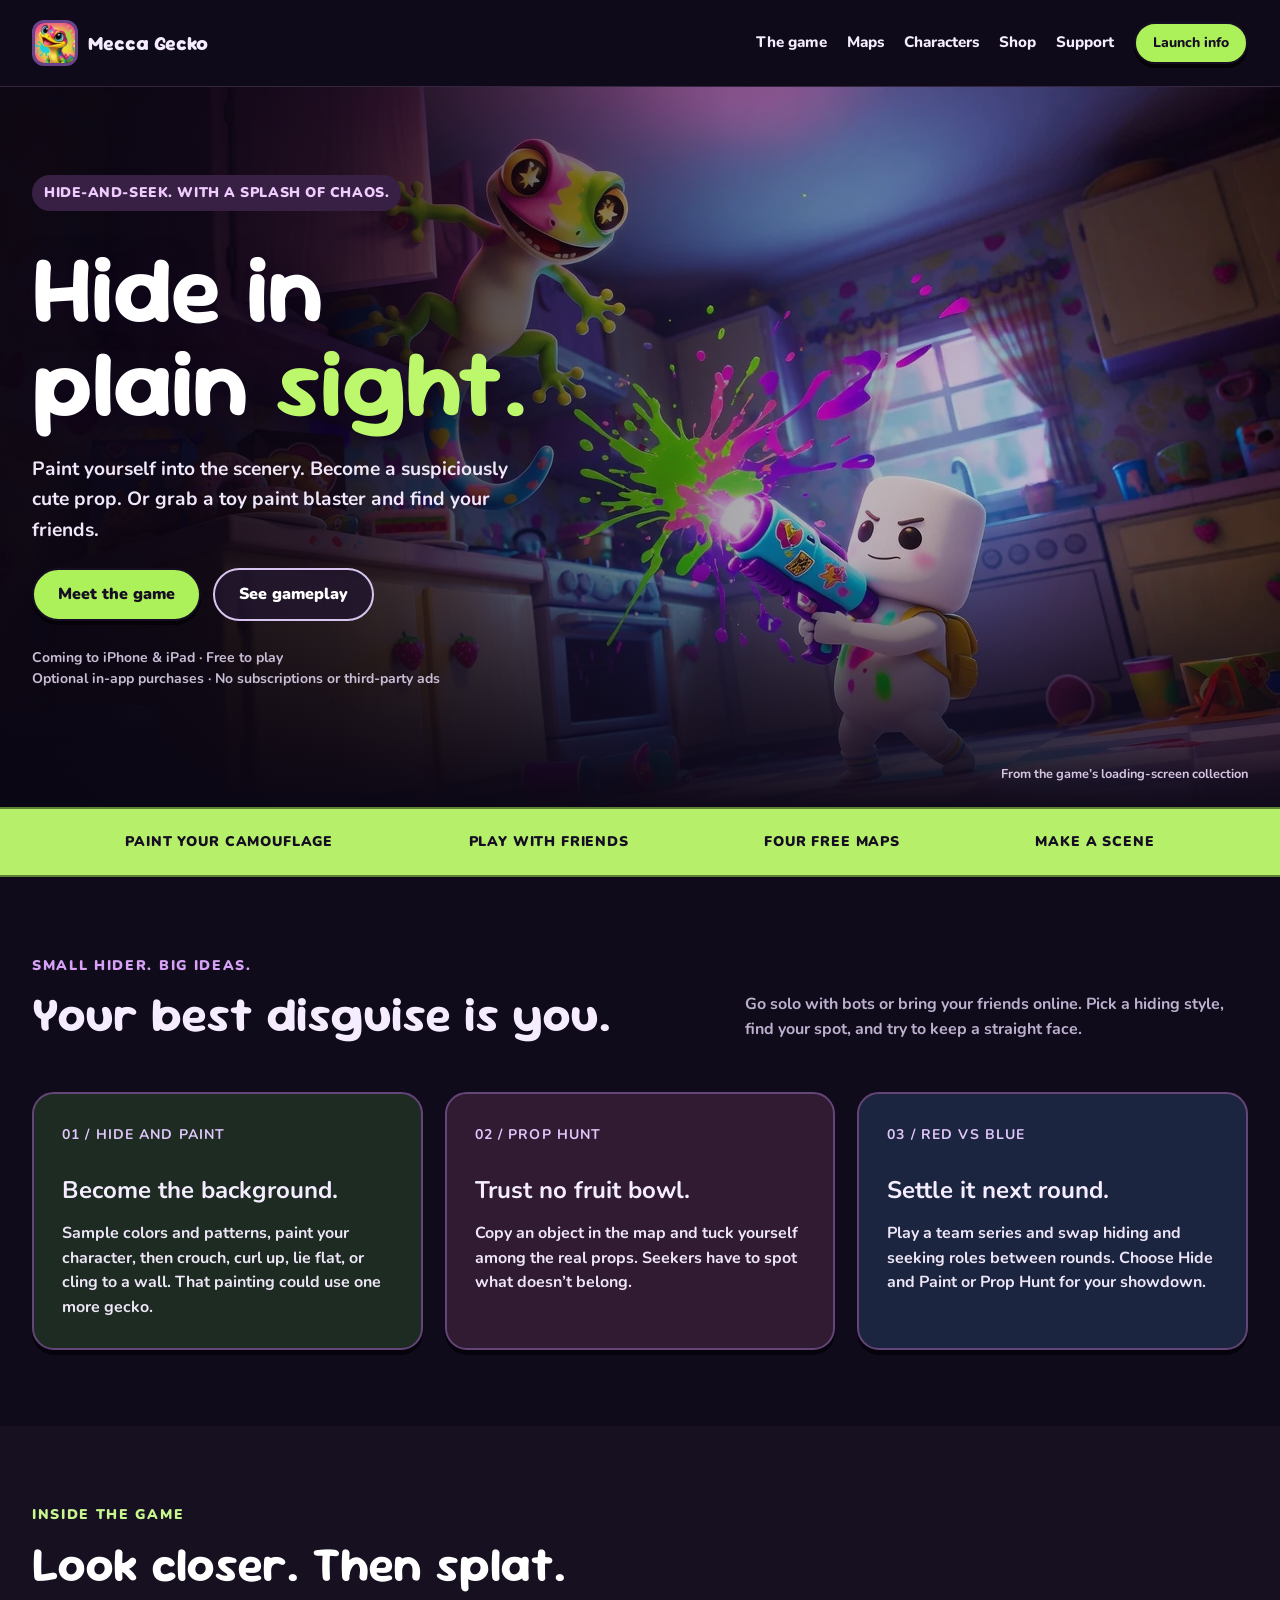
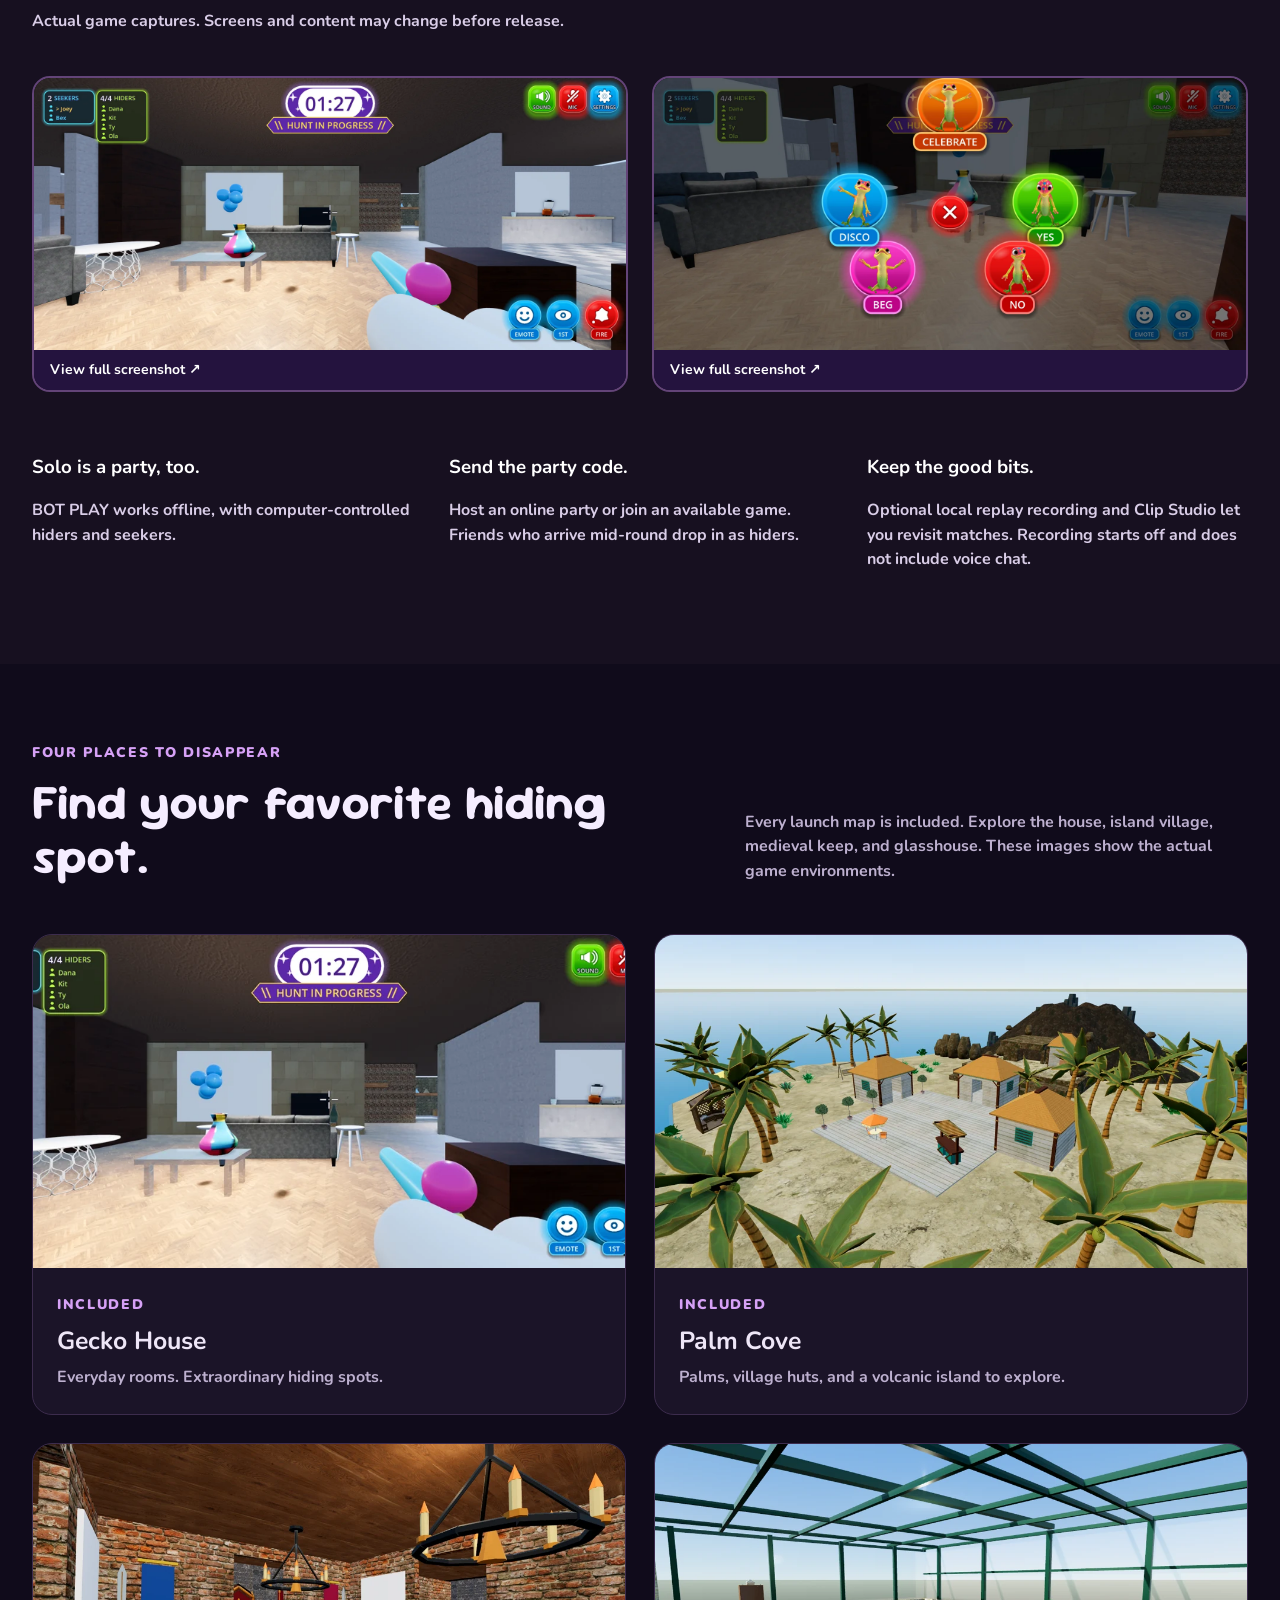
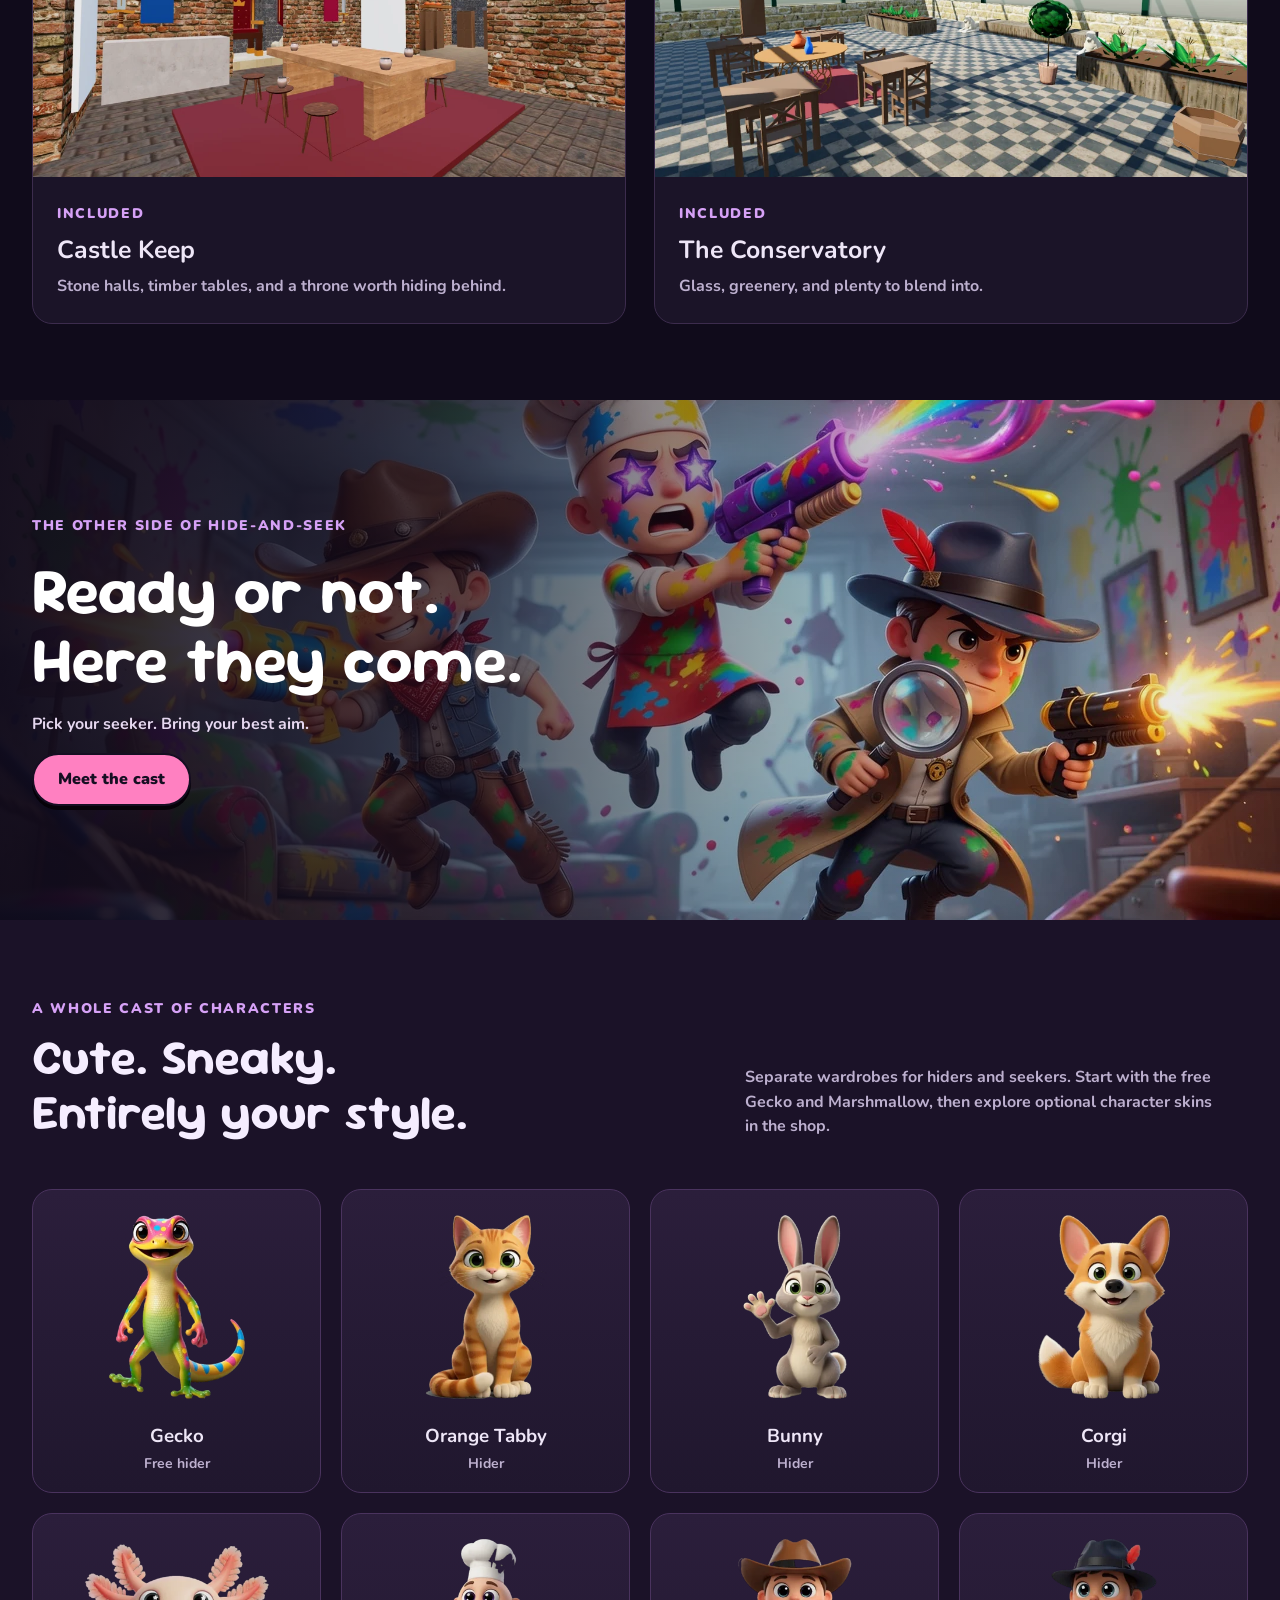
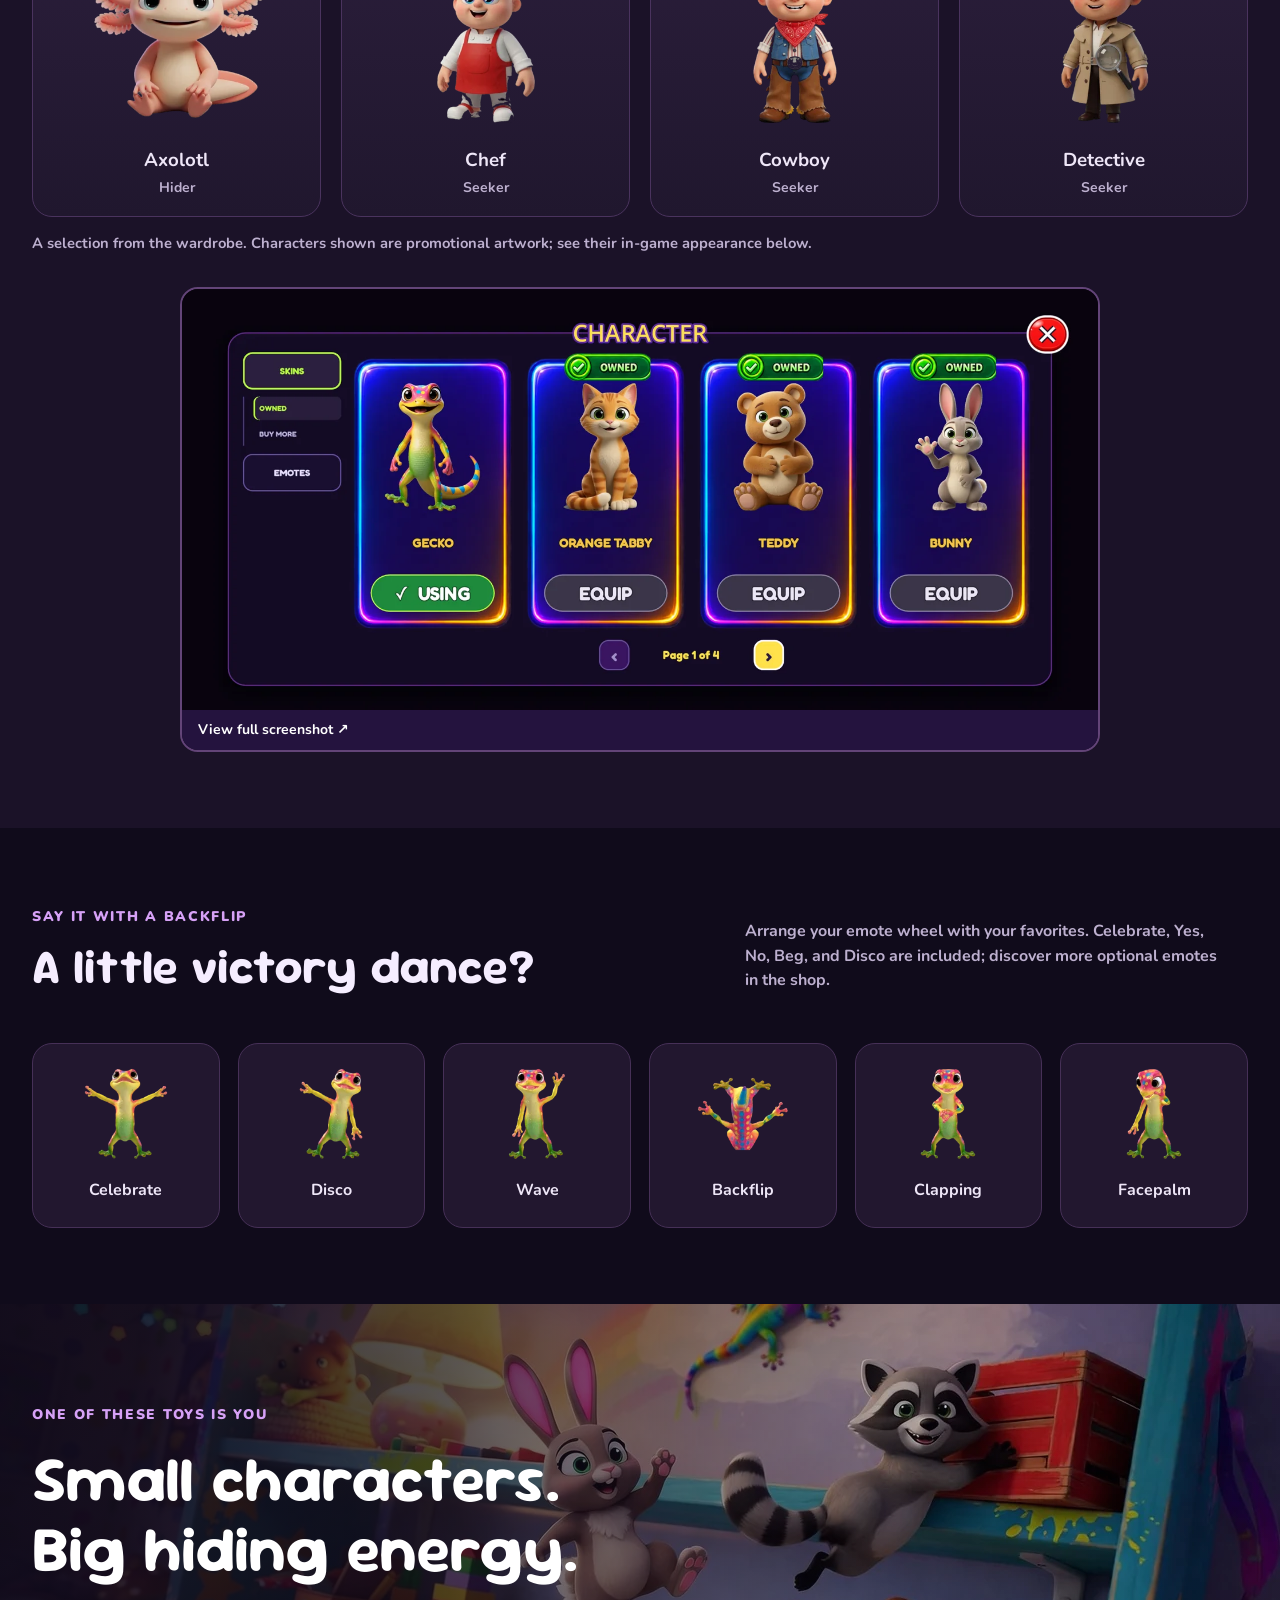
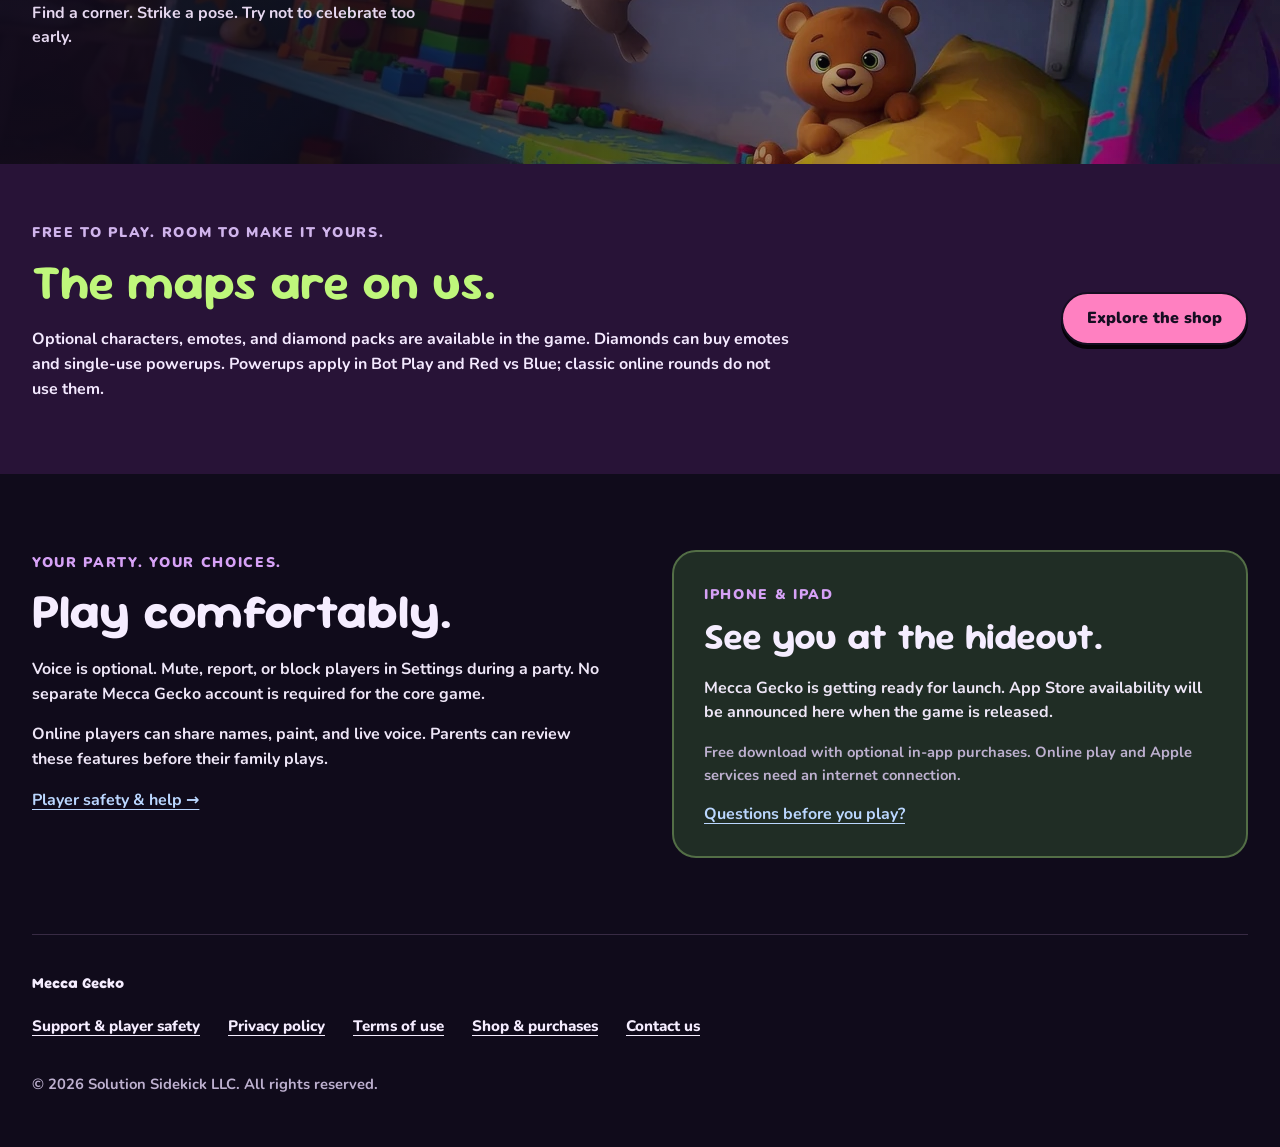
==== index.html @ 8951a26f "Refresh launch website with dark theme, loading art and real map captures" ====
<!DOCTYPE html>
<html lang="en">
<head>
  <meta charset="utf-8"/>
  <meta name="theme-color" content="#100b1b"/>
  <meta name="color-scheme" content="dark"/>
  <meta name="viewport" content="width=device-width, initial-scale=1"/>
  <title>Mecca Gecko — Paint. Hide. Get spotted.</title>
  <meta name="description" content="Paint yourself into the scenery, hide as a prop, or seek with friends. Explore Mecca Gecko for iPhone and iPad: gameplay, free maps, characters and emotes."/>
  <link rel="icon" href="assets/icon.png"/>
  <link rel="apple-touch-icon" href="assets/icon.png"/>
  <link rel="canonical" href="https://www.meccagecko.com/"/>
  <link rel="preconnect" href="https://fonts.googleapis.com"/>
  <link rel="stylesheet" href="https://fonts.googleapis.com/css2?family=Nunito:wght@700;800;900&family=Sour+Gummy:wght@800&display=swap"/>
  <link rel="stylesheet" href="css/site.css?v=20260911-dark2"/>
  <meta property="og:title" content="Mecca Gecko"/>
  <meta property="og:description" content="Paint yourself. Hide. Get spotted. Free party hide-and-seek on iPhone and iPad."/>
  <meta property="og:image" content="https://www.meccagecko.com/assets/hero.jpg"/>
  <meta property="og:url" content="https://www.meccagecko.com/"/>
</head>
<body><a class="skip-link" href="#main">Skip to content</a>
<header class="nav"><div class="wrap nav-inner"><a class="brand" href="./"><img src="assets/brand.webp" width="46" height="46" alt=""/>Mecca Gecko</a>
<nav class="nav-links" aria-label="Main navigation"><a href="#play">The game</a><a href="#maps">Maps</a><a href="#characters">Characters</a><a href="upgrade.html">Shop</a><a href="support.html">Support</a><a class="btn btn-green" href="#launch">Launch info</a></nav>
</div></header>

<main id="main">
<section class="cinematic-hero" aria-labelledby="hero-title">
<img class="hero-background" src="assets/loading/standoff.webp" alt="Loading-screen artwork of Gecko leaping above a Marshmallow seeker’s paint blast" width="1920" height="1080" fetchpriority="high"/>
<div class="wrap hero-copy"><span class="kicker">Hide-and-seek. With a splash of chaos.</span><h1 id="hero-title">Hide in<br/>plain <em>sight.</em></h1><p class="lead">Paint yourself into the scenery. Become a suspiciously cute prop. Or grab a toy paint blaster and find your friends.</p><div class="cta-row"><a class="btn btn-green" href="#play">Meet the game</a><a class="btn btn-outline" href="#screenshots">See gameplay</a></div><p class="hero-note">Coming to iPhone &amp; iPad · Free to play<br/>Optional in-app purchases · No subscriptions or third-party ads</p></div><span class="art-credit">From the game’s loading-screen collection</span></section>
<div class="ticker" aria-label="Game highlights"><span>PAINT YOUR CAMOUFLAGE</span><span>PLAY WITH FRIENDS</span><span>FOUR FREE MAPS</span><span>MAKE A SCENE</span></div>

<section class="wrap section" id="play"><div class="section-heading"><div><span class="eyebrow">Small hider. Big ideas.</span><h2>Your best disguise is you.</h2></div><p>Go solo with bots or bring your friends online. Pick a hiding style, find your spot, and try to keep a straight face.</p></div><div class="cards mode-cards">
<article class="card"><span class="step">01 / HIDE AND PAINT</span><h3>Become the background.</h3><p>Sample colors and patterns, paint your character, then crouch, curl up, lie flat, or cling to a wall. That painting could use one more gecko.</p></article>

<article class="card"><span class="step">02 / PROP HUNT</span><h3>Trust no fruit bowl.</h3><p>Copy an object in the map and tuck yourself among the real props. Seekers have to spot what doesn’t belong.</p></article>

<article class="card"><span class="step">03 / RED VS BLUE</span><h3>Settle it next round.</h3><p>Play a team series and swap hiding and seeking roles between rounds. Choose Hide and Paint or Prop Hunt for your showdown.</p></article>
</div></section>


<section class="gameplay-section" id="screenshots"><div class="wrap section"><span class="eyebrow">Inside the game</span><h2>Look closer. Then splat.</h2><p class="sub">Actual game captures. Screens and content may change before release.</p><div class="shot-grid"><a class="screenshot" href="assets/shots/seeker_hunt.webp" target="_blank" rel="noopener" aria-label="View full screenshot: First-person seeker view with a toy paint blaster in Gecko House (opens new tab)"><img src="assets/shots/seeker_hunt.webp" alt="First-person seeker view with a toy paint blaster in Gecko House" loading="lazy" width="1600" height="900"/><span>View full screenshot ↗</span></a><a class="screenshot" href="assets/shots/emote_wheel.webp" target="_blank" rel="noopener" aria-label="View full screenshot: The in-match emote wheel over a hide-and-seek round (opens new tab)"><img src="assets/shots/emote_wheel.webp" alt="The in-match emote wheel over a hide-and-seek round" loading="lazy" width="1600" height="900"/><span>View full screenshot ↗</span></a></div><div class="feature-row"><div><h3>Solo is a party, too.</h3><p>BOT PLAY works offline, with computer-controlled hiders and seekers.</p></div><div><h3>Send the party code.</h3><p>Host an online party or join an available game. Friends who arrive mid-round drop in as hiders.</p></div><div><h3>Keep the good bits.</h3><p>Optional local replay recording and Clip Studio let you revisit matches. Recording starts off and does not include voice chat.</p></div></div></div></section>


<section class="wrap section" id="maps"><div class="section-heading"><div><span class="eyebrow">Four places to disappear</span><h2>Find your favorite hiding spot.</h2></div><p>Every launch map is included. Explore the house, island village, medieval keep, and glasshouse. These images show the actual game environments.</p></div><div class="map-grid">
<article class="map-card"><img src="assets/maps/gecko_house.webp" alt="Gecko House in-game environment" width="1000" height="563" loading="lazy"/><div><span class="eyebrow">Included</span><h3>Gecko House</h3><p>Everyday rooms. Extraordinary hiding spots.</p></div></article>

<article class="map-card"><img src="assets/maps/palm_cove.webp" alt="Palm Cove in-game environment" width="1000" height="563" loading="lazy"/><div><span class="eyebrow">Included</span><h3>Palm Cove</h3><p>Palms, village huts, and a volcanic island to explore.</p></div></article>

<article class="map-card"><img src="assets/maps/castle_keep.webp" alt="Castle Keep in-game environment" width="1000" height="563" loading="lazy"/><div><span class="eyebrow">Included</span><h3>Castle Keep</h3><p>Stone halls, timber tables, and a throne worth hiding behind.</p></div></article>

<article class="map-card"><img src="assets/maps/conservatory.webp" alt="The Conservatory in-game environment" width="1000" height="563" loading="lazy"/><div><span class="eyebrow">Included</span><h3>The Conservatory</h3><p>Glass, greenery, and plenty to blend into.</p></div></article>
</div></section>

<section class="art-banner"><img src="assets/loading/seeker_squad.webp" alt="Cowboy, Chef, and Detective team up in the game’s seeker-squad loading artwork" width="1920" height="1080" loading="lazy"/><div class="wrap"><span class="eyebrow">The other side of hide-and-seek</span><h2>Ready or not.<br/>Here they come.</h2><p>Pick your seeker. Bring your best aim.</p><a class="btn btn-pink" href="#characters">Meet the cast</a></div></section>
<section class="wardrobe section" id="characters"><div class="wrap"><div class="section-heading"><div><span class="eyebrow">A whole cast of characters</span><h2>Cute. Sneaky.<br/>Entirely your style.</h2></div><p>Separate wardrobes for hiders and seekers. Start with the free Gecko and Marshmallow, then explore optional character skins in the shop.</p></div><div class="character-grid">
<article class="character"><img src="assets/characters/gecko.webp" alt="Gecko character artwork" width="360" height="440" loading="lazy"/><h3>Gecko</h3><p>Free hider</p></article>

<article class="character"><img src="assets/characters/cat.webp" alt="Orange Tabby character artwork" width="360" height="440" loading="lazy"/><h3>Orange Tabby</h3><p>Hider</p></article>

<article class="character"><img src="assets/characters/bunny.webp" alt="Bunny character artwork" width="360" height="440" loading="lazy"/><h3>Bunny</h3><p>Hider</p></article>

<article class="character"><img src="assets/characters/corgi.webp" alt="Corgi character artwork" width="360" height="440" loading="lazy"/><h3>Corgi</h3><p>Hider</p></article>

<article class="character"><img src="assets/characters/axolotl.webp" alt="Axolotl character artwork" width="360" height="440" loading="lazy"/><h3>Axolotl</h3><p>Hider</p></article>

<article class="character"><img src="assets/characters/chef.webp" alt="Chef character artwork" width="360" height="440" loading="lazy"/><h3>Chef</h3><p>Seeker</p></article>

<article class="character"><img src="assets/characters/cowboy.webp" alt="Cowboy character artwork" width="360" height="440" loading="lazy"/><h3>Cowboy</h3><p>Seeker</p></article>

<article class="character"><img src="assets/characters/detective.webp" alt="Detective character artwork" width="360" height="440" loading="lazy"/><h3>Detective</h3><p>Seeker</p></article>
</div><p class="muted">A selection from the wardrobe. Characters shown are promotional artwork; see their in-game appearance below.</p><a class="screenshot" href="assets/shots/character_skins.webp" target="_blank" rel="noopener" aria-label="View full screenshot: In-game character wardrobe showing Gecko, Orange Tabby, Teddy and Bunny (opens new tab)"><img src="assets/shots/character_skins.webp" alt="In-game character wardrobe showing Gecko, Orange Tabby, Teddy and Bunny" loading="lazy" width="1600" height="900"/><span>View full screenshot ↗</span></a></div></section>

<section class="wrap section" id="emotes"><div class="section-heading"><div><span class="eyebrow">Say it with a backflip</span><h2>A little victory dance?</h2></div><p>Arrange your emote wheel with your favorites. Celebrate, Yes, No, Beg, and Disco are included; discover more optional emotes in the shop.</p></div><div class="emote-grid"><div class="emote"><img src="assets/emotes/celebrate.webp" alt="" width="120" height="120" loading="lazy"/><h3>Celebrate</h3></div><div class="emote"><img src="assets/emotes/dance3.webp" alt="" width="120" height="120" loading="lazy"/><h3>Disco</h3></div><div class="emote"><img src="assets/emotes/wave.webp" alt="" width="120" height="120" loading="lazy"/><h3>Wave</h3></div><div class="emote"><img src="assets/emotes/backflip.webp" alt="" width="120" height="120" loading="lazy"/><h3>Backflip</h3></div><div class="emote"><img src="assets/emotes/clap.webp" alt="" width="120" height="120" loading="lazy"/><h3>Clapping</h3></div><div class="emote"><img src="assets/emotes/facepalm.webp" alt="" width="120" height="120" loading="lazy"/><h3>Facepalm</h3></div></div></section>

<section class="art-banner toy-banner"><img src="assets/loading/toy_shelf.webp" alt="Bunny, Raccoon, Teddy, and Gecko hiding among toys in loading-screen artwork" width="1920" height="1080" loading="lazy"/><div class="wrap"><span class="eyebrow">One of these toys is you</span><h2>Small characters.<br/>Big hiding energy.</h2><p>Find a corner. Strike a pose. Try not to celebrate too early.</p></div></section>
<section class="band"><div class="wrap shop-callout"><div><span class="eyebrow">Free to play. Room to make it yours.</span><h2>The maps are on us.</h2><p>Optional characters, emotes, and diamond packs are available in the game. Diamonds can buy emotes and single-use powerups. Powerups apply in Bot Play and Red vs Blue; classic online rounds do not use them.</p></div><a class="btn btn-pink" href="upgrade.html">Explore the shop</a></div></section>

<section class="wrap section safety"><div><span class="eyebrow">Your party. Your choices.</span><h2>Play comfortably.</h2><p>Voice is optional. Mute, report, or block players in Settings during a party. No separate Mecca Gecko account is required for the core game.</p><p>Online players can share names, paint, and live voice. Parents can review these features before their family plays.</p><a href="support.html">Player safety &amp; help →</a></div><div class="launch-card" id="launch"><span class="eyebrow">iPhone &amp; iPad</span><h2>See you at the hideout.</h2><p>Mecca Gecko is getting ready for launch. App Store availability will be announced here when the game is released.</p><p class="muted">Free download with optional in-app purchases. Online play and Apple services need an internet connection.</p><a href="support.html">Questions before you play?</a></div></section>
</main>

<footer class="wrap footer"><a class="brand" href="./">Mecca Gecko</a>
<nav aria-label="Footer"><a href="support.html">Support &amp; player safety</a><a href="privacy.html">Privacy policy</a><a href="terms.html">Terms of use</a><a href="upgrade.html">Shop &amp; purchases</a><a href="mailto:joseph@codecreations.net">Contact us</a></nav>
<p class="muted">© 2026 Solution Sidekick LLC. All rights reserved.</p></footer>
</body></html>
---- css/site.css ----
:root {
  --green: #3ddc65;
  --green-deep: #2bb34f;
  --blue: #3da9fc;
  --blue-deep: #2b8fe0;
  --pink: #ff5cb3;
  --pink-deep: #e84a9c;
  --yellow: #ffe14a;
  --ink: #2a1a4a;
  --body: #1a1a1a;
  --cream: #fff8f0;
  --cream-deep: #fff3c4;
  --panel: #fffdf8;
  --muted: #5a4d6b;
  --shadow: 0 8px 0 rgba(42, 26, 74, 0.18);
  --radius: 28px;
}

* { box-sizing: border-box; }
html { scroll-behavior: smooth; }
body {
  margin: 0;
  font-family: Nunito, ui-rounded, system-ui, sans-serif;
  font-weight: 700;
  color: var(--body);
  background:
    radial-gradient(circle at 12% 8%, #ffd6ee 0 90px, transparent 91px),
    radial-gradient(circle at 88% 12%, #c8f7d4 0 70px, transparent 71px),
    radial-gradient(circle at 70% 90%, #cce8ff 0 110px, transparent 111px),
    var(--cream);
  line-height: 1.55;
}

img { max-width: 100%; height: auto; display: block; }
a { color: var(--blue-deep); }
.wrap { width: min(1120px, calc(100% - 32px)); margin: 0 auto; }

.nav {
  position: sticky; top: 0; z-index: 20;
  background: rgba(255, 248, 240, 0.92);
  backdrop-filter: blur(10px);
  border-bottom: 4px solid var(--ink);
}
.nav-inner {
  display: flex; align-items: center; justify-content: space-between;
  gap: 16px; padding: 10px 0;
}
.brand {
  display: flex; align-items: center; gap: 10px;
  text-decoration: none; color: var(--ink);
  font-family: "Sour Gummy", Nunito, sans-serif;
  font-weight: 800; font-size: 1.25rem;
}
.brand img { width: 46px; height: 46px; border-radius: 12px; border: 3px solid var(--ink); }
.nav-links { display: flex; flex-wrap: wrap; gap: 8px 14px; align-items: center; }
.nav-links a {
  color: var(--ink); text-decoration: none; font-weight: 800; font-size: 0.95rem;
}
.nav-links a:hover { color: var(--pink-deep); }

.btn {
  display: inline-flex; align-items: center; justify-content: center;
  min-height: 52px; padding: 10px 22px;
  border-radius: 999px; border: 4px solid #fff;
  outline: 3px solid var(--ink);
  color: #fff; text-decoration: none; font-weight: 900;
  letter-spacing: 0.02em; text-transform: uppercase;
  box-shadow: var(--shadow);
}
.btn-green { background: linear-gradient(#3ddc65, #2bb34f); }
.btn-blue { background: linear-gradient(#3da9fc, #2b8fe0); }
.btn-pink { background: linear-gradient(#ff5cb3, #e84a9c); }
.btn:hover { transform: translateY(-1px); }

.hero {
  display: grid; grid-template-columns: 1.05fr 0.95fr; gap: 36px;
  align-items: center; padding: 48px 0 28px;
}
.hero h1 {
  font-family: "Sour Gummy", Nunito, sans-serif;
  font-size: clamp(2.4rem, 6vw, 4.4rem);
  line-height: 0.95; margin: 0 0 12px;
  color: var(--yellow);
  -webkit-text-stroke: 6px var(--ink);
  paint-order: stroke fill;
  text-shadow: 0 6px 0 rgba(42, 26, 74, 0.2);
}
.kicker {
  display: inline-block; background: var(--pink); color: #fff;
  border: 3px solid var(--ink); border-radius: 999px;
  padding: 4px 12px; font-size: 0.8rem; letter-spacing: 0.08em;
  text-transform: uppercase; margin-bottom: 10px;
}
.lead { font-size: 1.15rem; color: var(--ink); max-width: 38rem; }
.cta-row { display: flex; flex-wrap: wrap; gap: 12px; margin-top: 22px; }
.hero-art {
  border-radius: 32px; overflow: hidden;
  border: 5px solid var(--ink); box-shadow: var(--shadow);
}
.hero-art img { width: 100%; aspect-ratio: 16/10; object-fit: cover; }

.section { padding: 42px 0; }
.section h2 {
  font-family: "Sour Gummy", Nunito, sans-serif;
  font-size: clamp(1.8rem, 4vw, 2.6rem);
  color: var(--ink); margin: 0 0 8px;
}
.sub { color: var(--muted); margin: 0 0 22px; }

.cards { display: grid; grid-template-columns: repeat(3, 1fr); gap: 18px; }
.card {
  background: var(--panel);
  border: 4px solid var(--ink);
  border-radius: var(--radius);
  overflow: hidden;
  box-shadow: var(--shadow);
}
.card img { width: 100%; height: 180px; object-fit: cover; }
.card-body { padding: 16px 18px 20px; }
.card h3 { margin: 0 0 6px; color: var(--ink); }

.band {
  background: #2a1a4a; color: #fff; padding: 48px 0;
}
.band h2 { color: var(--yellow); }
.band p { color: #f4e9ff; }
.price {
  display: flex; align-items: flex-end; gap: 8px;
  font-family: "Sour Gummy", sans-serif; font-size: 3rem; line-height: 1;
  color: var(--yellow); margin: 10px 0 16px;
}
.price small { font-size: 1rem; color: #fff; margin-bottom: 8px; }

.legal, .prose {
  background: var(--panel);
  border: 4px solid var(--ink);
  border-radius: var(--radius);
  padding: 28px 28px 36px;
  box-shadow: var(--shadow);
}
.prose h1, .legal h1 {
  font-family: "Sour Gummy", sans-serif;
  color: var(--ink); margin-top: 0;
}
.prose h2, .legal h2 { font-size: 1.35rem; margin-top: 1.6em; }
.prose p, .legal p, .legal li { color: #2b2238; }
.muted { color: var(--muted); font-size: 0.92rem; }

.faq details {
  background: #fff; border: 3px solid var(--ink);
  border-radius: 16px; padding: 10px 14px; margin: 10px 0;
}
.faq summary { cursor: pointer; font-weight: 900; color: var(--ink); }

.footer {
  border-top: 4px solid var(--ink);
  padding: 28px 0 40px; margin-top: 28px;
  display: grid; gap: 8px;
}
.footer nav { display: flex; flex-wrap: wrap; gap: 8px 16px; }
.footer a { color: var(--ink); font-weight: 800; }

@media (max-width: 820px) {
  .hero, .cards { grid-template-columns: 1fr; }
  .hero { padding-top: 24px; }
  .nav-links { justify-content: flex-end; }
}

/* Launch refresh: game artwork, vivid color, and clear reading surfaces. */
:root { --ink:#24133e; --body:#30213e; --muted:#675a75; --blue-deep:#245baa; --cream:#faf6ff; --panel:#fff; }
html { scroll-padding-top:110px; }
body { background:#faf6ff; }
a { text-underline-offset:4px; }
button,a,summary { -webkit-tap-highlight-color:transparent; }
a:focus-visible,summary:focus-visible { outline:3px solid #245baa; outline-offset:6px; }
.skip-link { position:fixed; left:16px; top:-100px; z-index:100; padding:12px; background:#fff; color:#24133e; }
.skip-link:focus { top:10px; }
.wrap { width:min(1240px,calc(100% - 64px)); }
.nav { border-bottom:1px solid #ded4ea; background:rgba(250,246,255,.97); }
.nav-inner { min-height:86px; }
.nav-links { gap:20px; }
.nav-links .btn { min-height:40px; padding:8px 17px; font-size:.875rem; }
.btn { color:#24133e; border:2px solid #24133e; outline:0; box-shadow:0 4px 0 #24133e; text-transform:none; letter-spacing:0; padding:12px 24px; }
.btn-green { background:#adf15a; }
.btn-pink { background:#ff80c1; }
.btn-blue { background:#90d8ff; }
.btn-outline { background:transparent; }
.hero { grid-template-columns:.9fr 1.1fr; padding:70px 0 64px; gap:48px; }
.hero h1 { font-family:'Sour Gummy',Nunito,sans-serif; color:var(--ink); font-size:clamp(3.6rem,6.4vw,6rem); line-height:1.02; -webkit-text-stroke:0; text-shadow:none; margin:14px 0 20px; }
.hero h1 em { font-style:normal; color:#ac237a; }
.kicker { border:0; background:#ece1f9; color:#643b7d; font-size:.875rem; font-weight:900; letter-spacing:.04em; padding:7px 12px; }
.lead { font-size:1.2rem; line-height:1.6; }
.hero-note { font-size:.875rem; color:var(--muted); margin-top:26px; }
.hero-art { margin:0; border:3px solid var(--ink); border-radius:30px; transform:rotate(2deg); background:var(--ink); box-shadow:10px 12px 0 #e5d7f3; }
.hero-art img { aspect-ratio:auto; object-fit:contain; width:100%; height:auto; }
.hero-art figcaption { padding:10px 20px; color:#fff; text-align:center; letter-spacing:.08em; text-transform:uppercase; font-size:.875rem; }
.ticker { display:flex; justify-content:space-evenly; flex-wrap:wrap; gap:16px 32px; padding:22px; background:#b6f15d; border-block:2px solid var(--ink); color:var(--ink); font-weight:900; font-size:.875rem; letter-spacing:.06em; }
.section { padding:76px 0; }
.section h2,.band h2 { font-family:'Sour Gummy',Nunito,sans-serif; font-size:clamp(2rem,3.8vw,3.5rem); line-height:1.12; margin:10px 0 18px; }
.section-heading { display:grid; grid-template-columns:1.3fr 1fr; gap:60px; align-items:end; margin-bottom:32px; }
.section-heading p { margin:0 0 18px; max-width:480px; color:var(--muted); }
.eyebrow { text-transform:uppercase; letter-spacing:.12em; font-size:.875rem; font-weight:900; color:#7b3473; }
.mode-cards { gap:22px; }
.mode-cards .card { padding:28px; border:2px solid var(--ink); border-radius:22px; box-shadow:0 5px 0 var(--ink); }
.mode-cards .card:nth-child(1) { background:#e8f9d4; }
.mode-cards .card:nth-child(2) { background:#fce0ef; }
.mode-cards .card:nth-child(3) { background:#e0edff; }
.step { font-size:.875rem; letter-spacing:.08em; }
.mode-cards h3 { font-size:1.5rem; line-height:1.25; margin:28px 0 12px; }
.card p { margin-bottom:0; }
.gameplay-section { background:#25133c; color:#fff; }
.gameplay-section h2,.gameplay-section h3 { color:#fff; }
.gameplay-section .eyebrow { color:#c8f790; }
.gameplay-section .sub,.gameplay-section p { color:#d9cde7; }
.shot-grid { display:grid; grid-template-columns:1fr 1fr; gap:24px; }
.screenshot { display:block; position:relative; border-radius:18px; overflow:hidden; background:#171020; border:2px solid #775f94; margin:20px 0; color:#fff; text-decoration:none; }
.screenshot img { width:100%; height:auto; aspect-ratio:auto; }
.screenshot span { display:block; padding:9px 16px; font-size:.875rem; background:#24133e; color:#fff; }
.screenshot:hover { border-color:#d291ed; }
.feature-row { display:grid; grid-template-columns:repeat(3,1fr); gap:36px; margin-top:24px; }
h3 { line-height:1.3; }
.map-grid { display:grid; grid-template-columns:repeat(4,1fr); gap:22px; }
.map-card { border:1px solid #dfd3e9; border-radius:20px; overflow:hidden; background:#fff; }
.map-card img { width:100%; aspect-ratio:1; object-fit:cover; }
.map-card>div { padding:22px; }
.map-card h3 { font-size:1.3rem; margin:8px 0; }
.map-card p { color:var(--muted); margin:0; }
.wardrobe { background:#eee3fc; }
.character-grid { display:grid; grid-template-columns:repeat(4,1fr); gap:20px; }
.character { background:#fff; border-radius:20px; text-align:center; padding:12px 12px 18px; border:1px solid #ded0eb; }
.character img { height:210px; width:100%; object-fit:contain; }
.character h3 { margin:12px 0 4px; }
.character p { margin:0; color:var(--muted); font-size:.875rem; }
.wardrobe .screenshot { max-width:920px; margin:32px auto 0; }
.emote-grid { display:grid; grid-template-columns:repeat(6,1fr); gap:18px; }
.emote { text-align:center; background:#fff; border:1px solid #e1d8ec; border-radius:20px; padding:20px 10px 10px; }
.emote img { margin:auto; width:100px; height:100px; object-fit:contain; }
.emote h3 { font-size:1rem; }
.band { background:#25133c; padding:56px 0; }
.band .eyebrow { color:#d0b4ec; }
.shop-callout { display:flex; align-items:center; justify-content:space-between; gap:60px; }
.shop-callout>div { max-width:760px; }
.shop-callout .btn { flex-shrink:0; }
.safety { display:grid; grid-template-columns:1fr 1fr; gap:64px; align-items:start; }
.launch-card { padding:30px; border:2px solid var(--ink); border-radius:24px; background:#e7f8d2; scroll-margin-top:110px; }
.launch-card h2 { font-size:2.3rem; }
.legal,.prose { max-width:900px; margin:auto; border:1px solid #ddd1e8; box-shadow:none; border-radius:20px; padding:clamp(24px,5vw,64px); overflow-wrap:anywhere; }
.legal h1,.prose h1 { font-size:clamp(2.4rem,5vw,3.5rem); line-height:1.1; }
.legal h2,.prose h2 { font-family:Nunito,system-ui,sans-serif; font-size:1.4rem; line-height:1.4; margin-top:2em; }
.legal li,.prose li { margin-bottom:12px; }
.legal p,.legal li,.prose p,.prose li { line-height:1.8; }
.faq details { border:1px solid #d7c8e5; padding:18px; }
.faq summary { min-height:28px; }
.footer { border-top:1px solid #d9cce4; padding:36px 0; margin-top:0; }
.footer nav { gap:14px 28px; margin:12px 0; }
.footer a { font-size:.95rem; }
@media(max-width:1000px) { .nav-inner { flex-wrap:wrap; justify-content:center; padding:12px 0; } .nav-links { justify-content:center; } .hero { gap:30px; } .map-grid { grid-template-columns:repeat(2,1fr); } .section-heading { gap:32px; } }
@media(max-width:700px) { html { scroll-padding-top:24px; } .wrap { width:calc(100% - 32px); } .nav { position:relative; } .nav-links { gap:10px 18px; } .nav-links a { min-height:34px; display:inline-flex; align-items:center; } .nav-links .btn { display:none; } .hero { grid-template-columns:1fr; padding:36px 0 46px; } .hero h1 { font-size:clamp(3.4rem,15vw,5.5rem); } .hero-art { transform:none; margin:12px 4px 0 0; } .section { padding:48px 0; } .section-heading,.cards,.shot-grid,.feature-row,.safety { grid-template-columns:1fr; gap:22px; } .section-heading { margin-bottom:20px; } .character-grid { grid-template-columns:repeat(2,1fr); gap:12px; } .character img { height:170px; } .emote-grid { grid-template-columns:repeat(3,1fr); gap:10px; } .emote img { width:75px; height:75px; } .map-grid { gap:12px; } .map-card>div { padding:16px; } .map-card h3 { font-size:1.1rem; } .shop-callout { display:block; } .shop-callout .btn { margin-top:16px; } .ticker { font-size:.75rem; gap:12px 20px; } }
@media(prefers-reduced-motion:reduce) { html { scroll-behavior:auto; } * { transition:none!important; animation:none!important; } }

/* Dark launch theme — loading-screen art leads; game captures ground the maps. */
:root { color-scheme:dark; --ink:#f5edff; --body:#eee6f7; --muted:#bdb0cf; --cream:#100b1b; --panel:#1b1428; --blue-deep:#a6ccff; }
body { background:#100b1b; color:var(--body); }
.nav { background:rgba(16,11,27,.97); border-color:#35263f; }
.brand,.nav-links a,.footer a { color:#f5edff; }
.brand img { border-color:#67448c; }
.nav-links a:hover { color:#c3fa78; }
a { color:#bbd7ff; }
.btn,.nav-links .btn { color:#160e22; border-color:#160e22; box-shadow:0 4px 0 #050208; }
.btn-outline { color:#fff; background:#21162dcc; border-color:#d8c5ef; box-shadow:none; }
a:focus-visible,summary:focus-visible { outline-color:#c3fa78; }
.skip-link { color:#100b1b; }
.cinematic-hero { position:relative; isolation:isolate; min-height:720px; display:flex; align-items:center; overflow:hidden; background:#160e24; }
.hero-background { position:absolute; inset:0; width:100%; height:100%; object-fit:cover; object-position:65% center; z-index:-2; }
.cinematic-hero::after { content:""; position:absolute; inset:0; z-index:-1; background:linear-gradient(90deg,rgba(11,6,19,.96),rgba(11,6,19,.83) 26%,rgba(11,6,19,.35) 57%,rgba(11,6,19,.06)),linear-gradient(0deg,#100b1b,transparent 35%); }
.hero-copy { padding:80px 0 95px; }
.hero-copy h1 { font-family:'Sour Gummy',Nunito,sans-serif; font-size:clamp(4rem,7.5vw,7rem); line-height:.98; margin:20px 0 25px; max-width:700px; color:#fff; text-shadow:0 3px 24px #10071c; }
.hero-copy h1 em { color:#bcf76c; font-style:normal; }
.hero-copy .lead { color:#f0e7fa; max-width:490px; }
.hero-copy .hero-note { color:#c9bdd6; }
.kicker { background:#382044; color:#f0cbff; }
.art-credit { position:absolute; bottom:22px; right:32px; font-size:.8rem; color:#d5c5e1; }
.ticker { background:#b6ef69; color:#160e22; border-color:#5f8335; }
.eyebrow { color:#d6a1f6; }
.section-heading p,.map-card p,.character p { color:var(--muted); }
.mode-cards .card { border-color:#634578; box-shadow:0 5px 0 #07030d; }
.mode-cards .card:nth-child(1) { background:#1d2b23; }
.mode-cards .card:nth-child(2) { background:#301b32; }
.mode-cards .card:nth-child(3) { background:#1b2540; }
.mode-cards .step { color:#e0c6fa; }
.gameplay-section { background:#171020; }
.map-grid { grid-template-columns:repeat(2,1fr); gap:28px; }
.map-card { background:#1b1428; border-color:#3c2c4d; }
.map-card img { aspect-ratio:16/9; object-fit:cover; }
.map-card>div { padding:24px; }
.map-card h3 { font-size:1.55rem; }
.wardrobe { background:#1b1228; }
.character { background:linear-gradient(#2b1e3b,#20172e); border-color:#4a335e; }
.emote { background:#22172f; border-color:#463057; }
.screenshot { border-color:#634478; }
.art-banner { position:relative; isolation:isolate; min-height:520px; display:flex; align-items:center; overflow:hidden; }
.art-banner>img { position:absolute; inset:0; width:100%; height:100%; object-fit:cover; object-position:center; z-index:-2; }
.art-banner::after { content:""; position:absolute; inset:0; z-index:-1; background:linear-gradient(90deg,#100b1bf2,#100b1bb3 35%,#100b1b15 80%); }
.art-banner .wrap { padding-block:65px; }
.art-banner h2 { color:#fff; font-family:'Sour Gummy',Nunito,sans-serif; font-size:clamp(2.8rem,5vw,4.6rem); line-height:1.08; margin:18px 0; max-width:650px; }
.art-banner p { color:#e6d8f0; max-width:400px; }
.toy-banner { min-height:460px; }
.band { background:#281337; }
.band h2 { color:#bff77b; }
.launch-card { background:#202d25; border-color:#536e46; }
.legal,.prose { background:#1b1428; border-color:#433150; }
.legal p,.legal li,.prose p,.prose li { color:#dfd4eb; }
.faq details { background:#251b32; border-color:#533c65; }
.footer { border-color:#382b44; }
@media(max-width:700px) {
 .cinematic-hero { min-height:760px; align-items:flex-end; }
 .hero-background { object-position:65% top; height:440px; }
 .cinematic-hero::after { background:linear-gradient(0deg,#100b1b 7%,#100b1bf2 34%,#100b1b85 64%,#100b1b08 100%); }
 .hero-copy { padding:250px 0 58px; }
 .hero-copy h1 { font-size:clamp(3.6rem,16vw,5.5rem); }
 .hero-copy .lead { font-size:1.06rem; }
 .art-credit { right:16px; bottom:12px; font-size:.75rem; }
 .map-grid { grid-template-columns:1fr; gap:20px; }
 .art-banner,.toy-banner { min-height:480px; align-items:flex-end; }
 .art-banner>img { object-position:65% center; }
 .art-banner::after { background:linear-gradient(0deg,#100b1bf7,#100b1b9c 50%,#100b1b15); }
 .art-banner .wrap { padding-block:40px; }
 .art-banner h2 { font-size:2.8rem; }
}
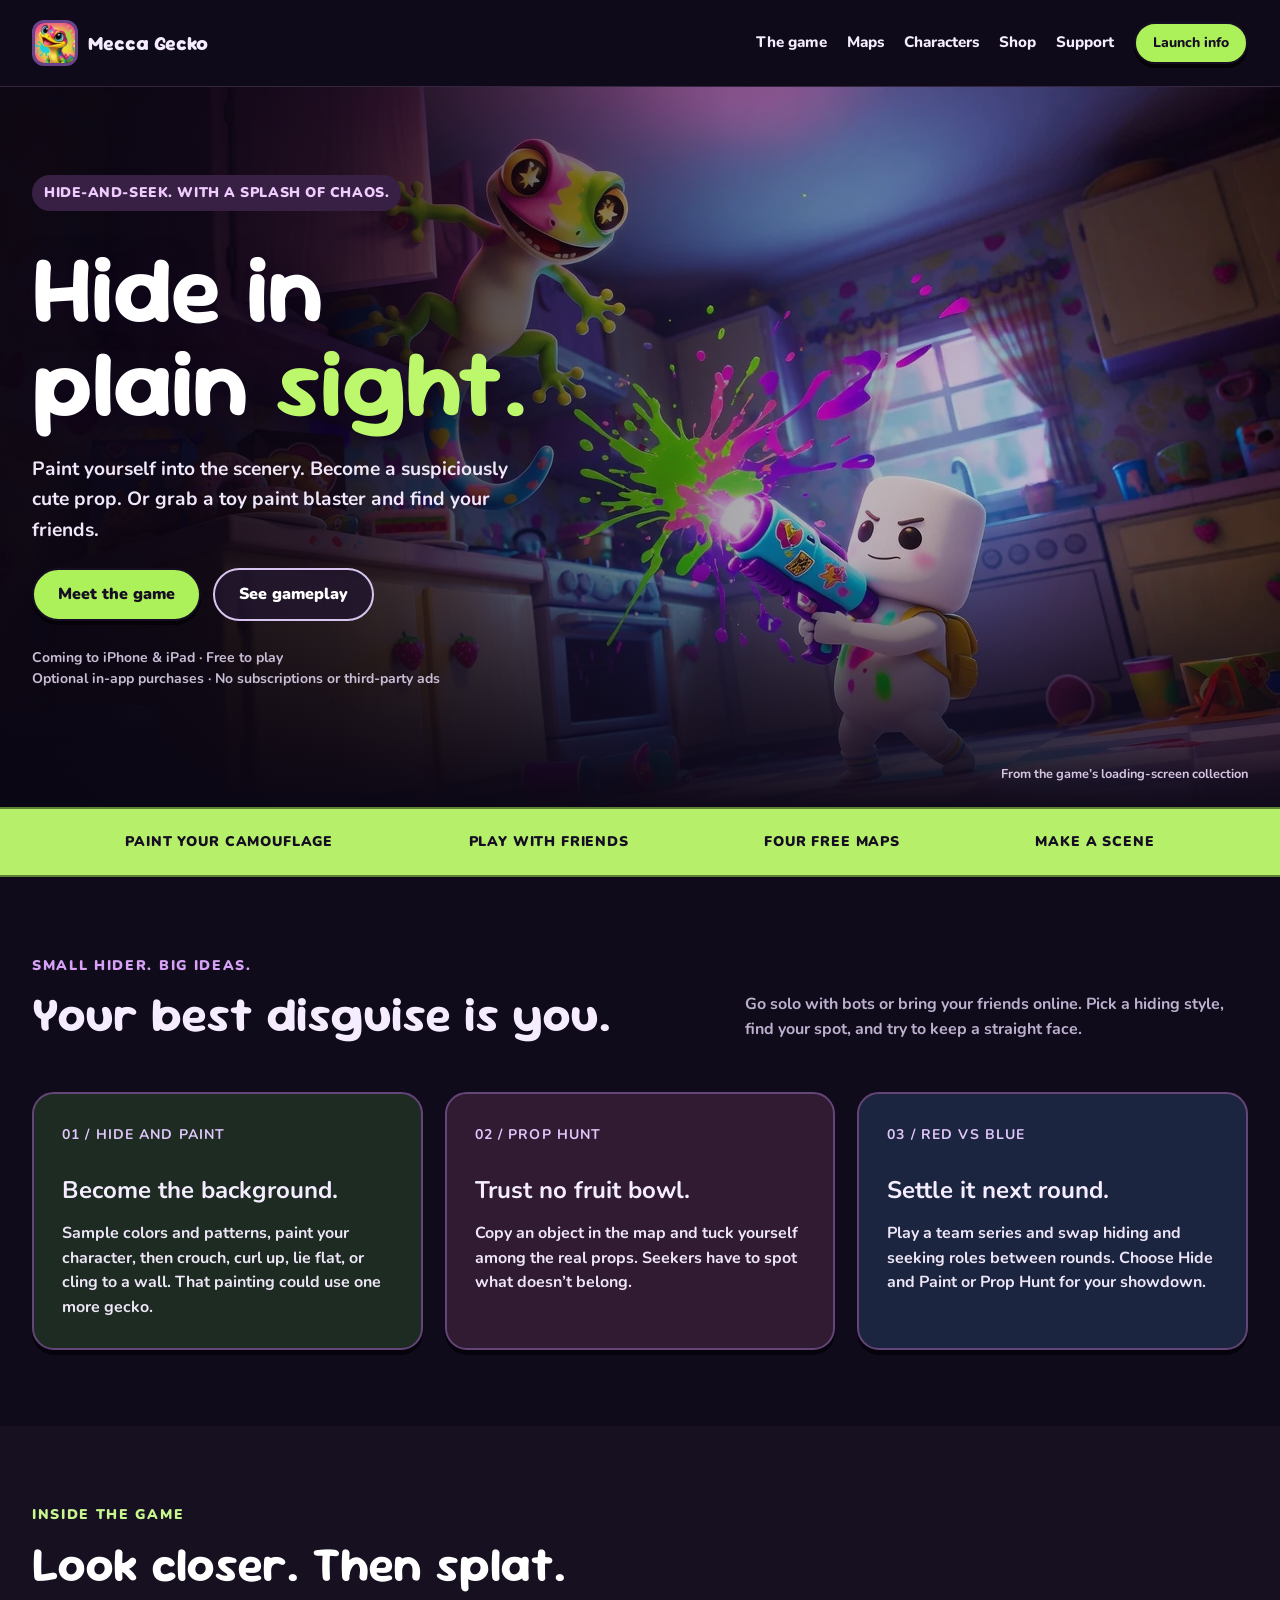
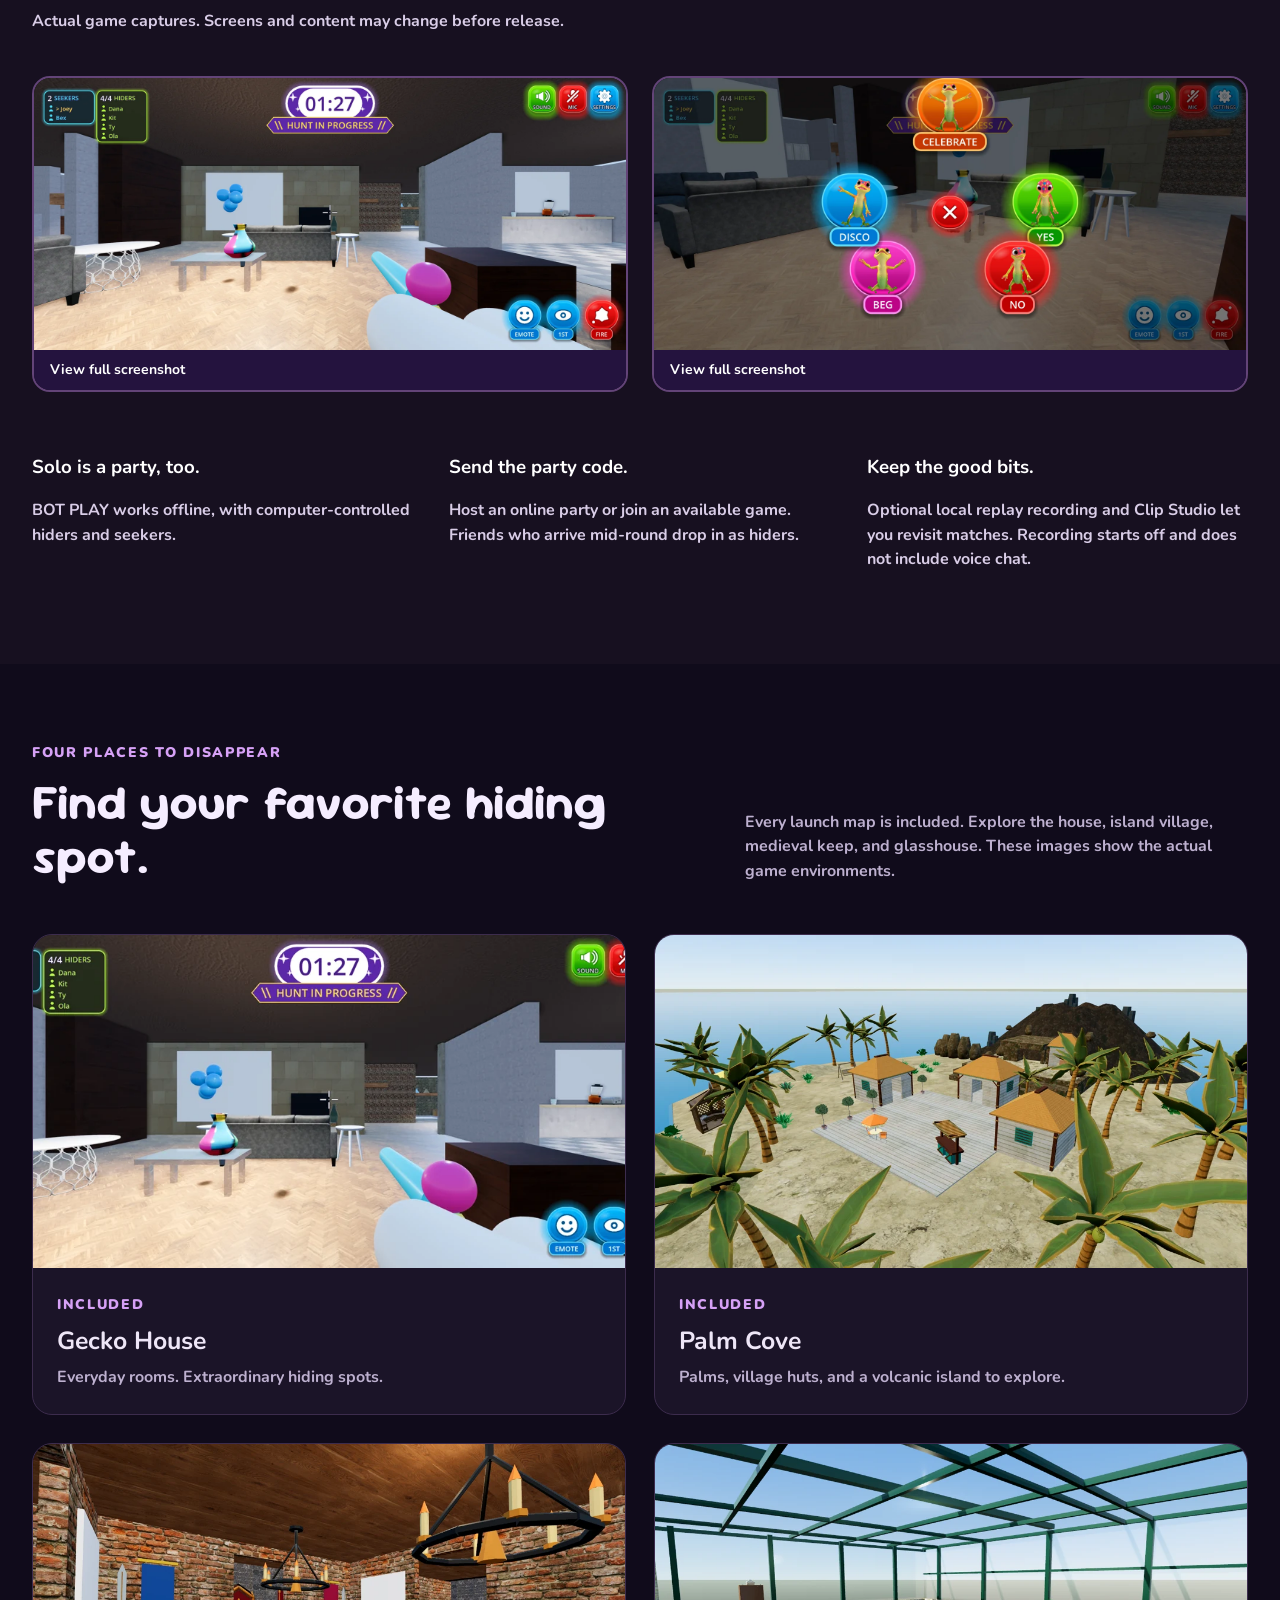
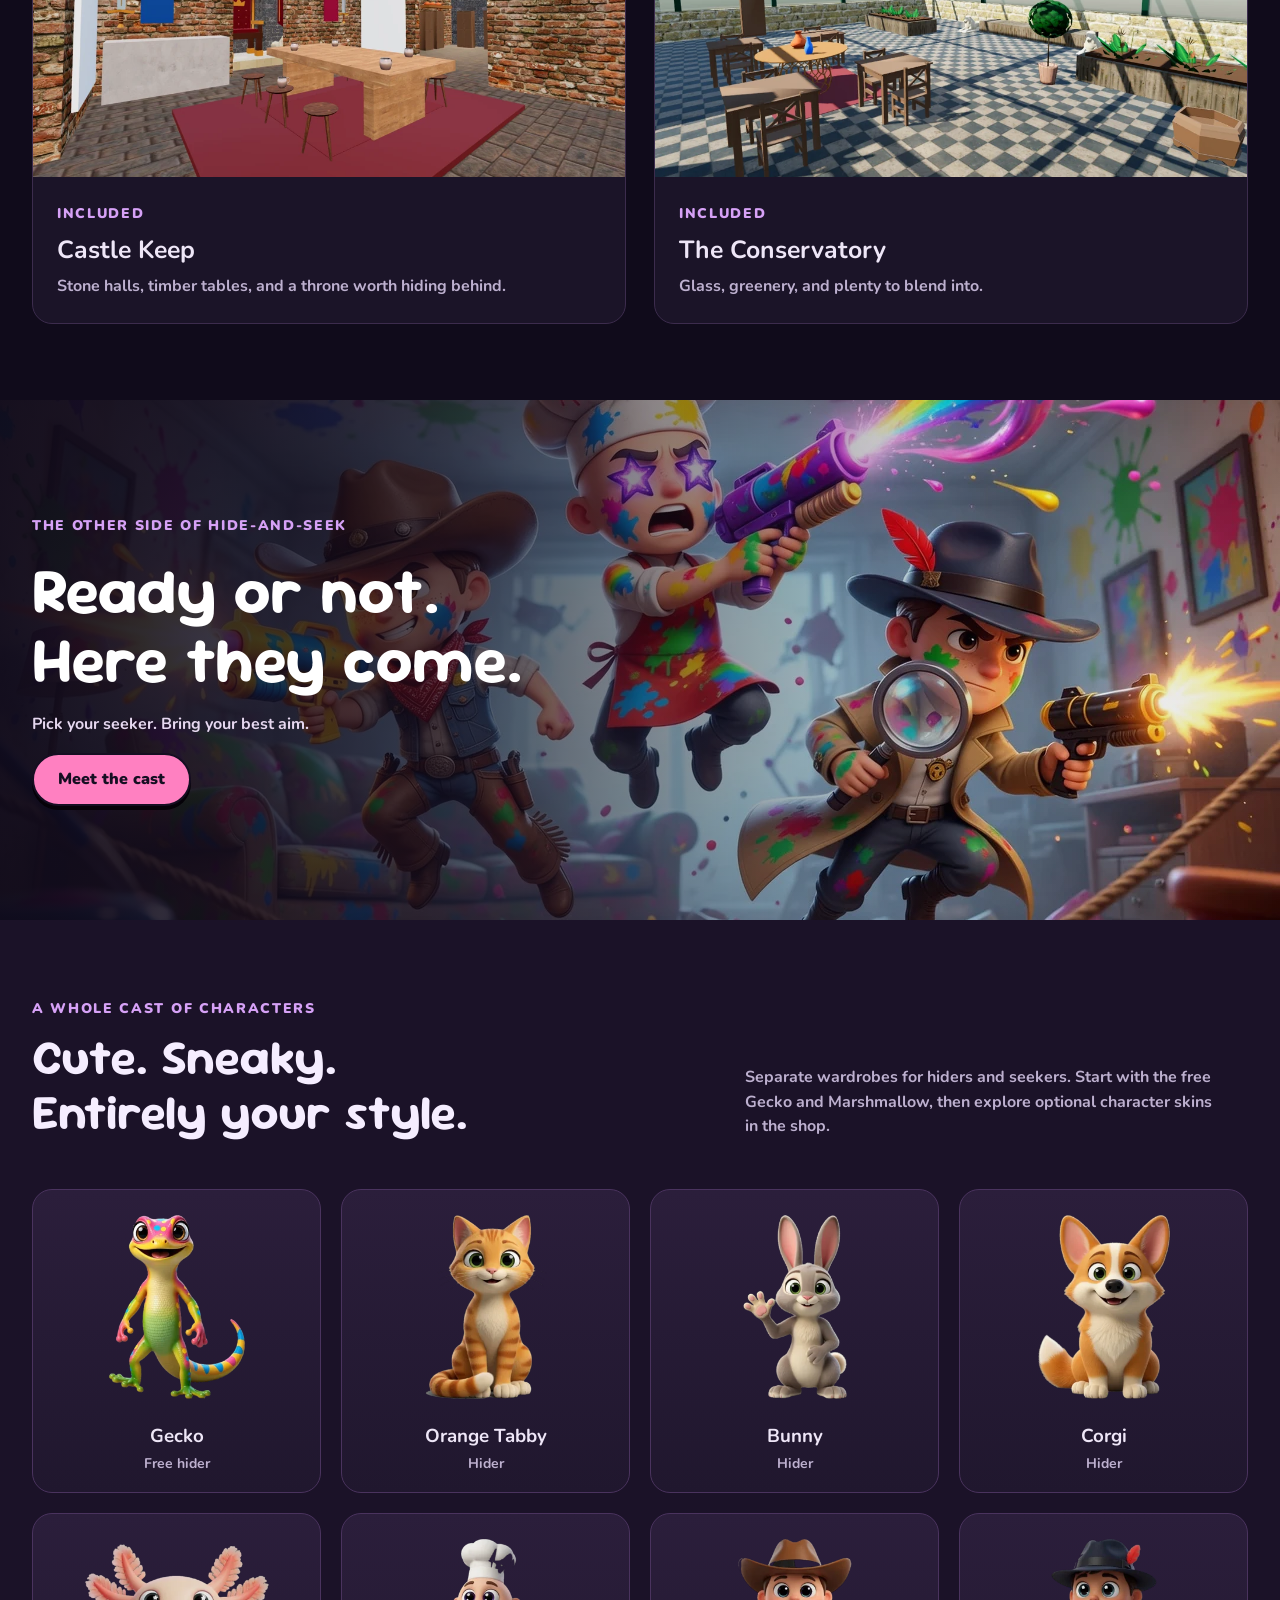
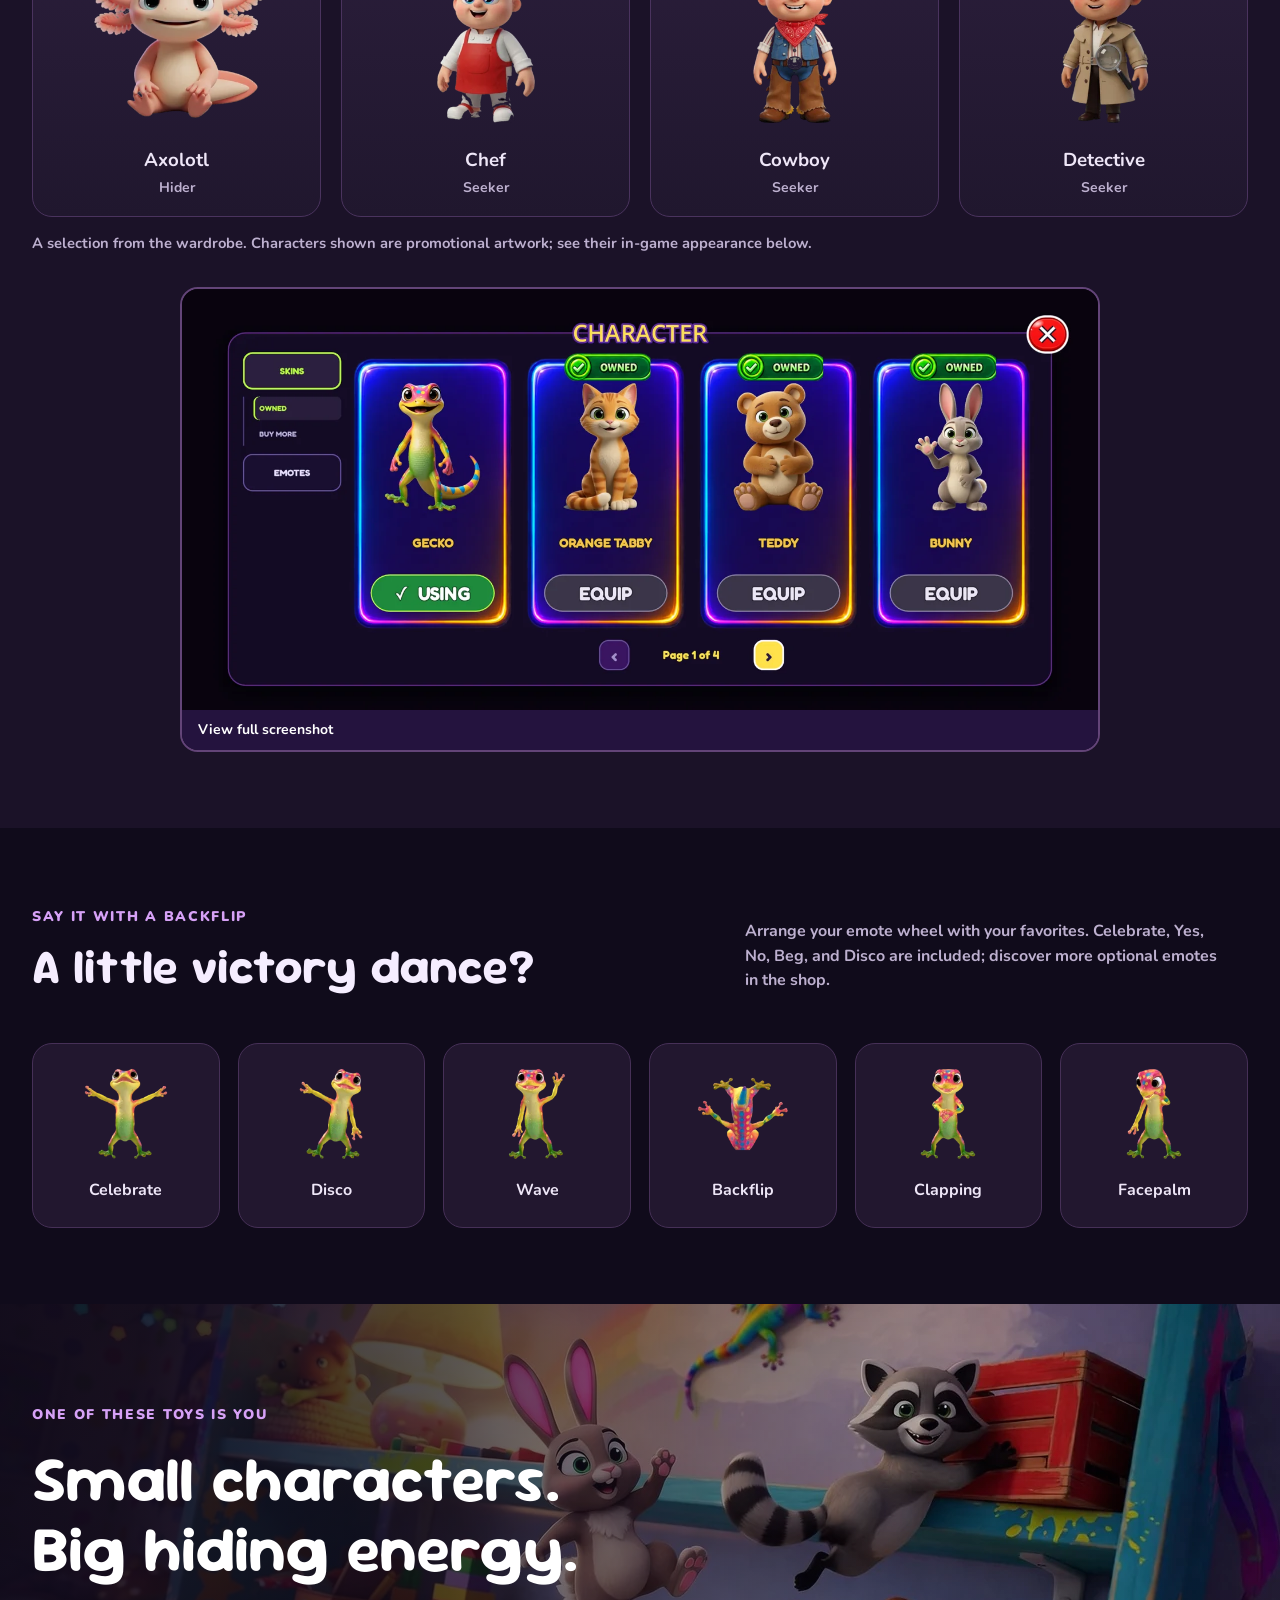
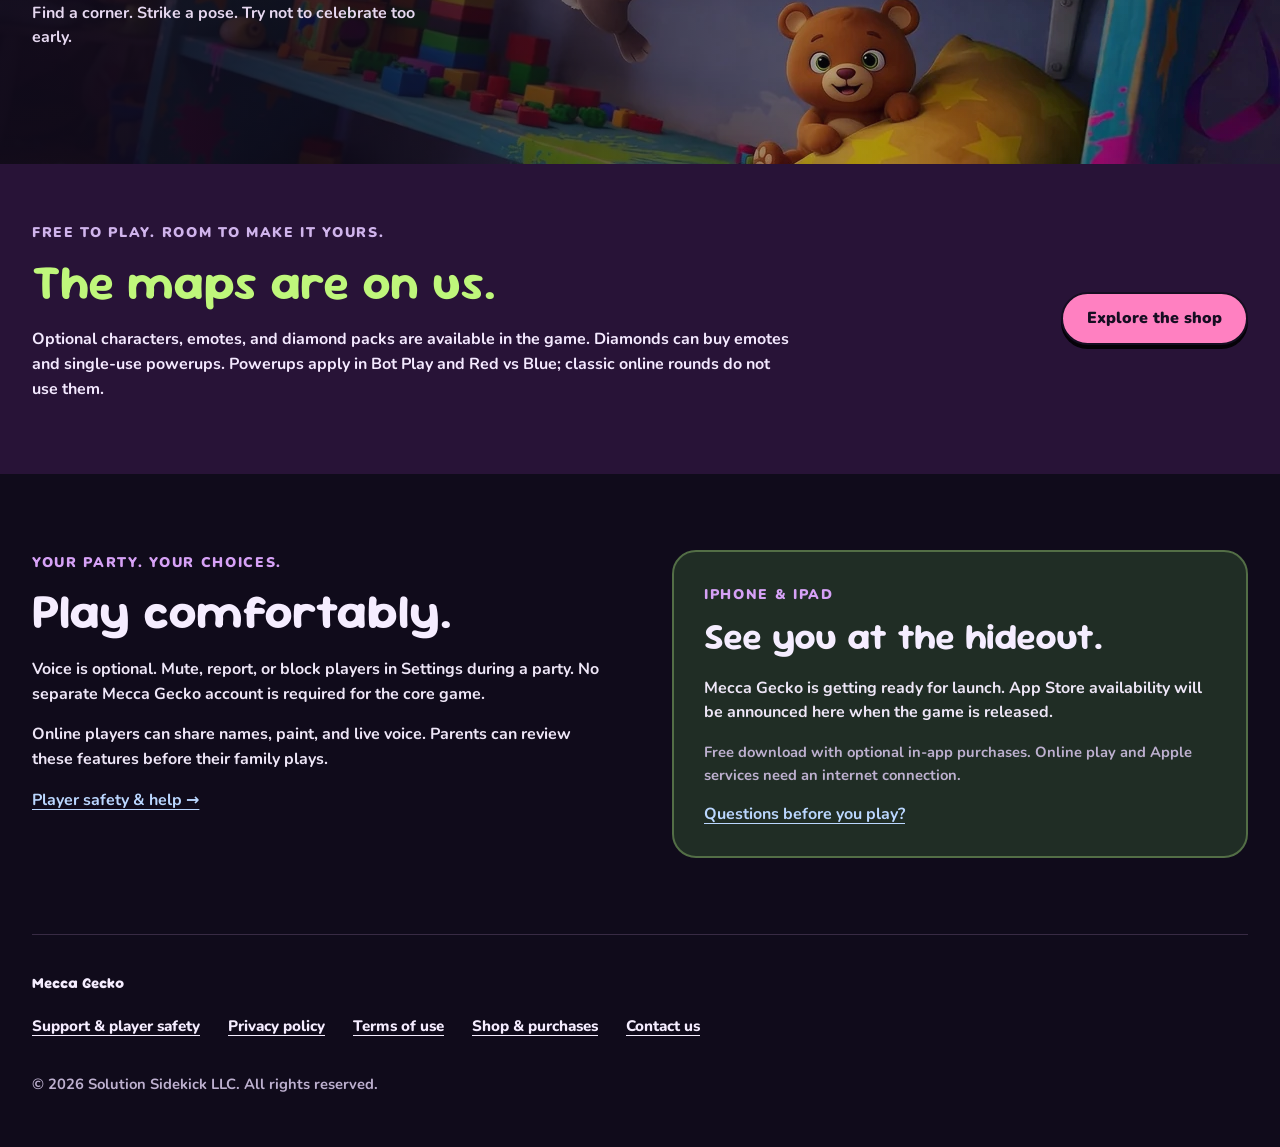
==== commit 3af9fd78: "Add close controls to screenshot viewer and detail pages" ====
--- a/index.html
+++ b/index.html
@@ -12,7 +12,7 @@
   <link rel="canonical" href="https://www.meccagecko.com/"/>
   <link rel="preconnect" href="https://fonts.googleapis.com"/>
   <link rel="stylesheet" href="https://fonts.googleapis.com/css2?family=Nunito:wght@700;800;900&family=Sour+Gummy:wght@800&display=swap"/>
-  <link rel="stylesheet" href="css/site.css?v=20260911-dark2"/>
+  <link rel="stylesheet" href="css/site.css?v=20260911-close"/>
   <meta property="og:title" content="Mecca Gecko"/>
   <meta property="og:description" content="Paint yourself. Hide. Get spotted. Free party hide-and-seek on iPhone and iPad."/>
   <meta property="og:image" content="https://www.meccagecko.com/assets/hero.jpg"/>
@@ -38,7 +38,7 @@
 </div></section>
 
 
-<section class="gameplay-section" id="screenshots"><div class="wrap section"><span class="eyebrow">Inside the game</span><h2>Look closer. Then splat.</h2><p class="sub">Actual game captures. Screens and content may change before release.</p><div class="shot-grid"><a class="screenshot" href="assets/shots/seeker_hunt.webp" target="_blank" rel="noopener" aria-label="View full screenshot: First-person seeker view with a toy paint blaster in Gecko House (opens new tab)"><img src="assets/shots/seeker_hunt.webp" alt="First-person seeker view with a toy paint blaster in Gecko House" loading="lazy" width="1600" height="900"/><span>View full screenshot ↗</span></a><a class="screenshot" href="assets/shots/emote_wheel.webp" target="_blank" rel="noopener" aria-label="View full screenshot: The in-match emote wheel over a hide-and-seek round (opens new tab)"><img src="assets/shots/emote_wheel.webp" alt="The in-match emote wheel over a hide-and-seek round" loading="lazy" width="1600" height="900"/><span>View full screenshot ↗</span></a></div><div class="feature-row"><div><h3>Solo is a party, too.</h3><p>BOT PLAY works offline, with computer-controlled hiders and seekers.</p></div><div><h3>Send the party code.</h3><p>Host an online party or join an available game. Friends who arrive mid-round drop in as hiders.</p></div><div><h3>Keep the good bits.</h3><p>Optional local replay recording and Clip Studio let you revisit matches. Recording starts off and does not include voice chat.</p></div></div></div></section>
+<section class="gameplay-section" id="screenshots"><div class="wrap section"><span class="eyebrow">Inside the game</span><h2>Look closer. Then splat.</h2><p class="sub">Actual game captures. Screens and content may change before release.</p><div class="shot-grid"><a class="screenshot" href="assets/shots/seeker_hunt.webp" aria-label="View full screenshot: First-person seeker view with a toy paint blaster in Gecko House"><img src="assets/shots/seeker_hunt.webp" alt="First-person seeker view with a toy paint blaster in Gecko House" loading="lazy" width="1600" height="900"/><span>View full screenshot</span></a><a class="screenshot" href="assets/shots/emote_wheel.webp" aria-label="View full screenshot: The in-match emote wheel over a hide-and-seek round"><img src="assets/shots/emote_wheel.webp" alt="The in-match emote wheel over a hide-and-seek round" loading="lazy" width="1600" height="900"/><span>View full screenshot</span></a></div><div class="feature-row"><div><h3>Solo is a party, too.</h3><p>BOT PLAY works offline, with computer-controlled hiders and seekers.</p></div><div><h3>Send the party code.</h3><p>Host an online party or join an available game. Friends who arrive mid-round drop in as hiders.</p></div><div><h3>Keep the good bits.</h3><p>Optional local replay recording and Clip Studio let you revisit matches. Recording starts off and does not include voice chat.</p></div></div></div></section>
 
 
 <section class="wrap section" id="maps"><div class="section-heading"><div><span class="eyebrow">Four places to disappear</span><h2>Find your favorite hiding spot.</h2></div><p>Every launch map is included. Explore the house, island village, medieval keep, and glasshouse. These images show the actual game environments.</p></div><div class="map-grid">
@@ -68,7 +68,7 @@
 <article class="character"><img src="assets/characters/cowboy.webp" alt="Cowboy character artwork" width="360" height="440" loading="lazy"/><h3>Cowboy</h3><p>Seeker</p></article>
 
 <article class="character"><img src="assets/characters/detective.webp" alt="Detective character artwork" width="360" height="440" loading="lazy"/><h3>Detective</h3><p>Seeker</p></article>
-</div><p class="muted">A selection from the wardrobe. Characters shown are promotional artwork; see their in-game appearance below.</p><a class="screenshot" href="assets/shots/character_skins.webp" target="_blank" rel="noopener" aria-label="View full screenshot: In-game character wardrobe showing Gecko, Orange Tabby, Teddy and Bunny (opens new tab)"><img src="assets/shots/character_skins.webp" alt="In-game character wardrobe showing Gecko, Orange Tabby, Teddy and Bunny" loading="lazy" width="1600" height="900"/><span>View full screenshot ↗</span></a></div></section>
+</div><p class="muted">A selection from the wardrobe. Characters shown are promotional artwork; see their in-game appearance below.</p><a class="screenshot" href="assets/shots/character_skins.webp" aria-label="View full screenshot: In-game character wardrobe showing Gecko, Orange Tabby, Teddy and Bunny"><img src="assets/shots/character_skins.webp" alt="In-game character wardrobe showing Gecko, Orange Tabby, Teddy and Bunny" loading="lazy" width="1600" height="900"/><span>View full screenshot</span></a></div></section>
 
 <section class="wrap section" id="emotes"><div class="section-heading"><div><span class="eyebrow">Say it with a backflip</span><h2>A little victory dance?</h2></div><p>Arrange your emote wheel with your favorites. Celebrate, Yes, No, Beg, and Disco are included; discover more optional emotes in the shop.</p></div><div class="emote-grid"><div class="emote"><img src="assets/emotes/celebrate.webp" alt="" width="120" height="120" loading="lazy"/><h3>Celebrate</h3></div><div class="emote"><img src="assets/emotes/dance3.webp" alt="" width="120" height="120" loading="lazy"/><h3>Disco</h3></div><div class="emote"><img src="assets/emotes/wave.webp" alt="" width="120" height="120" loading="lazy"/><h3>Wave</h3></div><div class="emote"><img src="assets/emotes/backflip.webp" alt="" width="120" height="120" loading="lazy"/><h3>Backflip</h3></div><div class="emote"><img src="assets/emotes/clap.webp" alt="" width="120" height="120" loading="lazy"/><h3>Clapping</h3></div><div class="emote"><img src="assets/emotes/facepalm.webp" alt="" width="120" height="120" loading="lazy"/><h3>Facepalm</h3></div></div></section>
 
@@ -81,4 +81,5 @@
 <footer class="wrap footer"><a class="brand" href="./">Mecca Gecko</a>
 <nav aria-label="Footer"><a href="support.html">Support &amp; player safety</a><a href="privacy.html">Privacy policy</a><a href="terms.html">Terms of use</a><a href="upgrade.html">Shop &amp; purchases</a><a href="mailto:joseph@codecreations.net">Contact us</a></nav>
 <p class="muted">© 2026 Solution Sidekick LLC. All rights reserved.</p></footer>
+<script src="js/site.js?v=20260911-close" defer></script>
 </body></html>
--- a/css/site.css
+++ b/css/site.css
@@ -327,3 +327,18 @@
  .art-banner .wrap { padding-block:40px; }
  .art-banner h2 { font-size:2.8rem; }
 }
+
+/* Always-visible exits for detail pages and enlarged screenshots. */
+.detail-exit { position:sticky; top:86px; z-index:15; display:flex; justify-content:flex-end; padding-block:12px; background:#100b1bf5; }
+.detail-close,.viewer-close { display:inline-flex; align-items:center; justify-content:center; gap:12px; min-height:46px; padding:10px 18px; border:1px solid #a786c2; border-radius:999px; background:#30203f; color:#fff; font:800 1rem Nunito,system-ui,sans-serif; text-decoration:none; cursor:pointer; }
+.detail-close:hover,.viewer-close:hover { background:#513268; }
+.detail-close span,.viewer-close span { font-size:1.5rem; line-height:1; }
+.viewer-close:focus-visible { outline:3px solid #c3fa78; outline-offset:3px; }
+.image-viewer { width:min(1200px,calc(100% - 32px)); max-width:none; max-height:calc(100dvh - 32px); padding:0; border:1px solid #77588f; border-radius:16px; background:#171020; color:#fff; overflow:auto; }
+.image-viewer::backdrop { background:#08050ded; }
+.viewer-toolbar { position:sticky; top:0; display:flex; align-items:center; justify-content:space-between; gap:16px; padding:12px 16px; background:#171020; z-index:1; }
+.viewer-toolbar p { margin:0; font-size:.95rem; }
+.viewer-close { flex-shrink:0; }
+.viewer-image { width:100%; max-height:calc(100dvh - 135px); object-fit:contain; }
+@media(max-width:1000px) { .detail-exit { top:130px; } }
+@media(max-width:700px) { .detail-exit { top:0; } .image-viewer { width:calc(100% - 16px); max-height:calc(100dvh - 16px); } .viewer-toolbar { align-items:flex-start; padding:12px; gap:10px; } .viewer-toolbar p { font-size:.875rem; } .viewer-image { max-height:calc(100dvh - 180px); } }
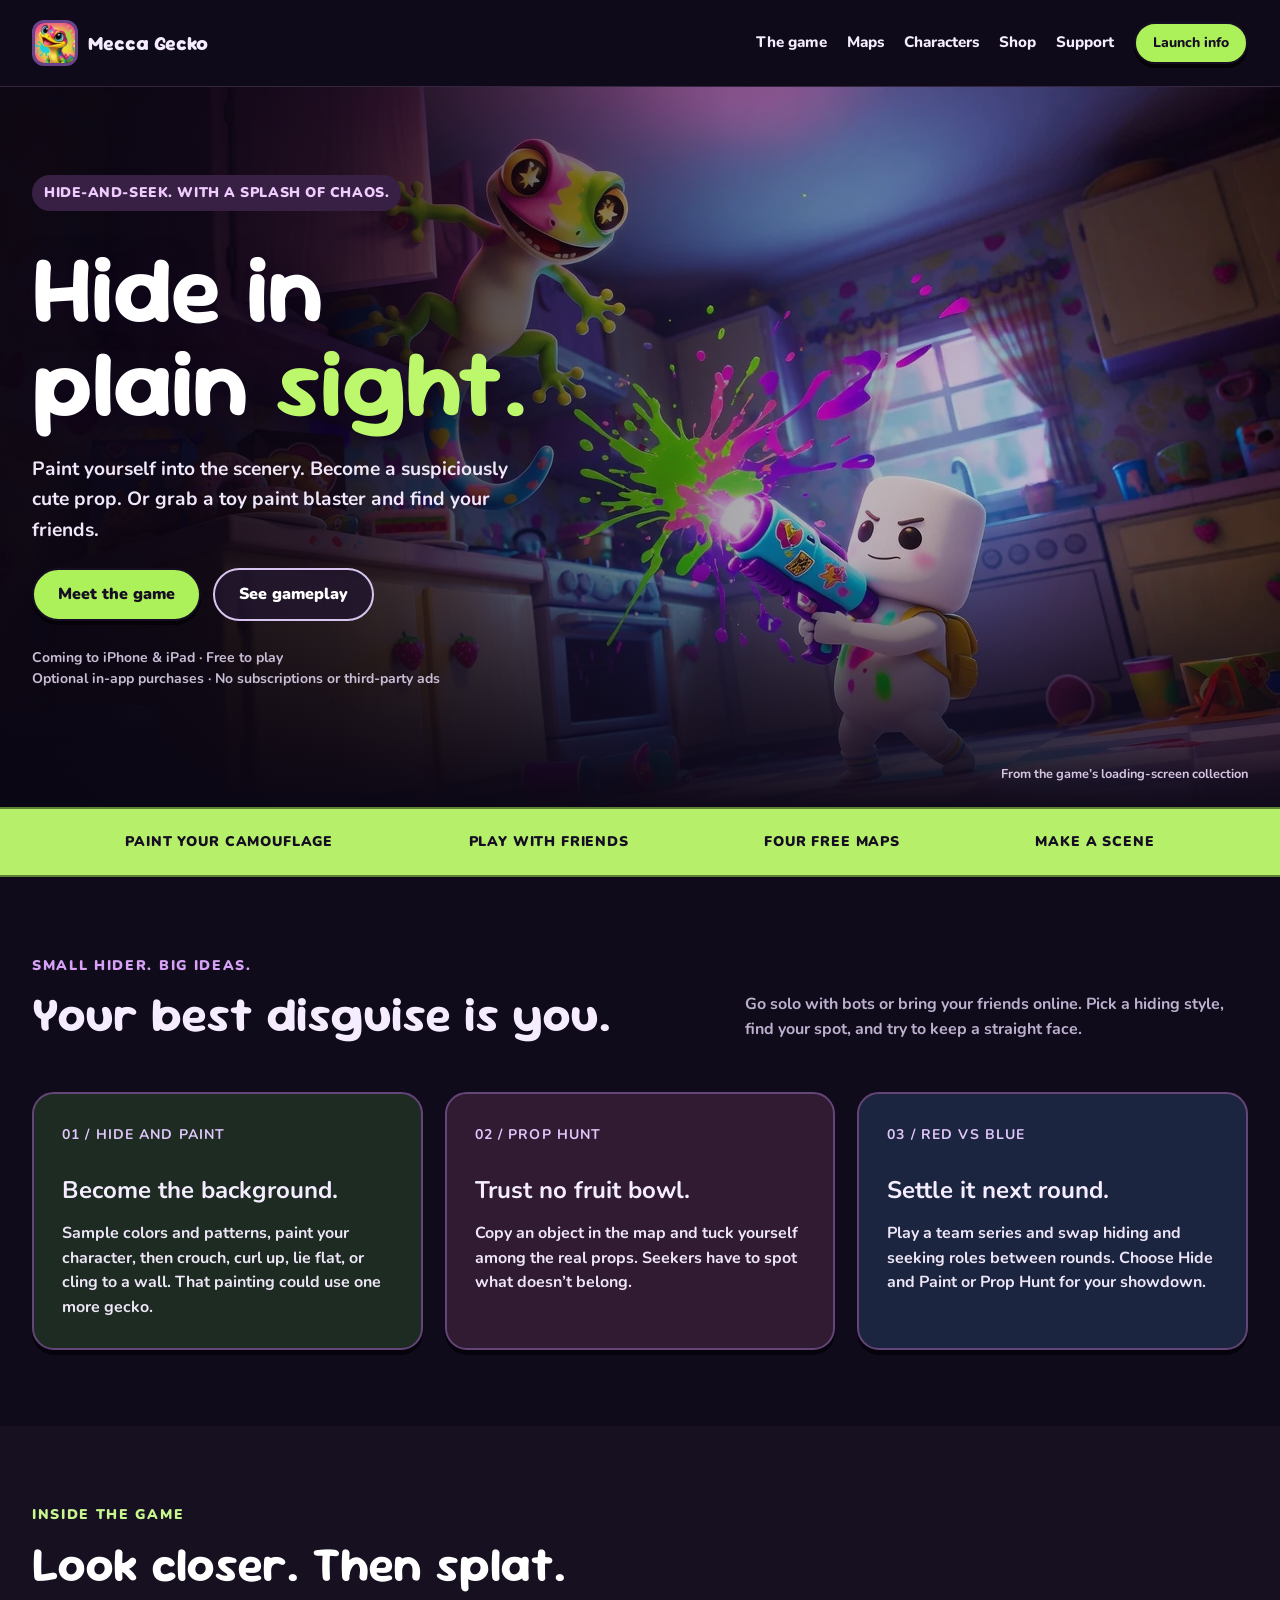
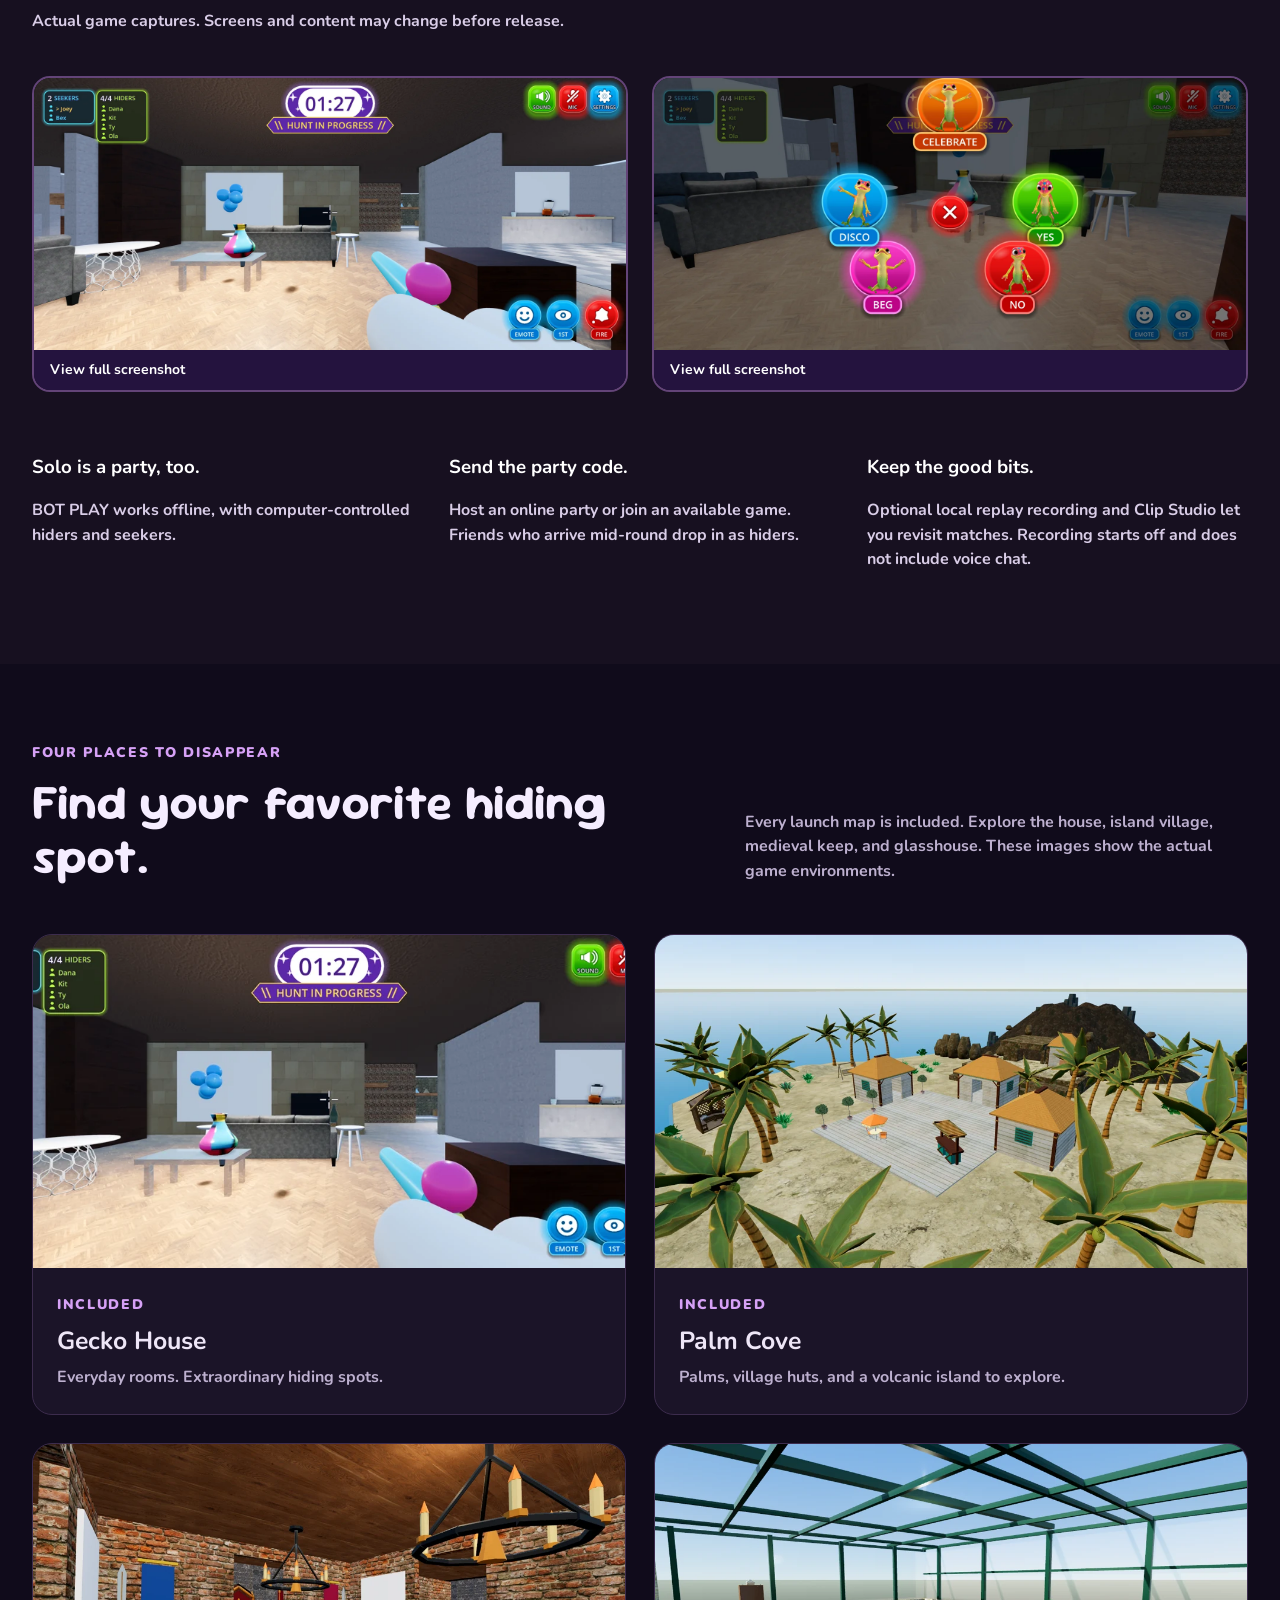
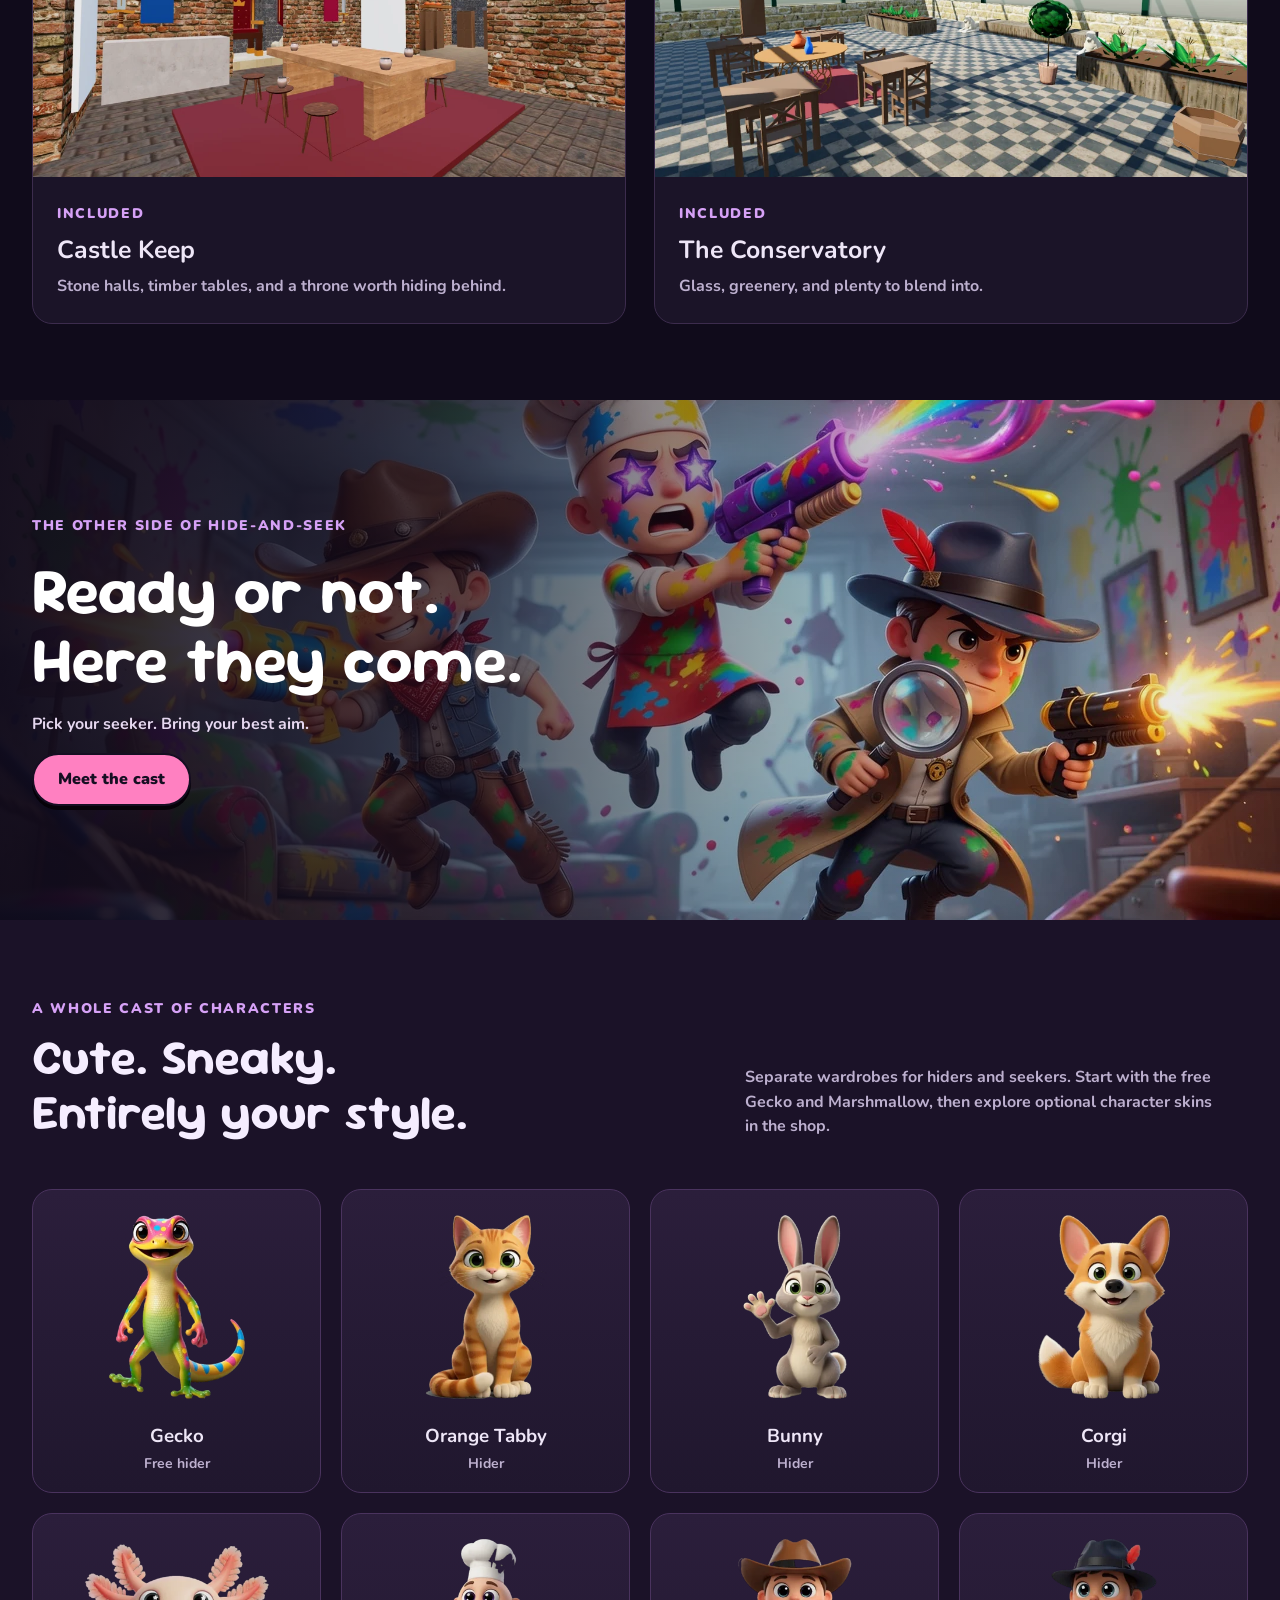
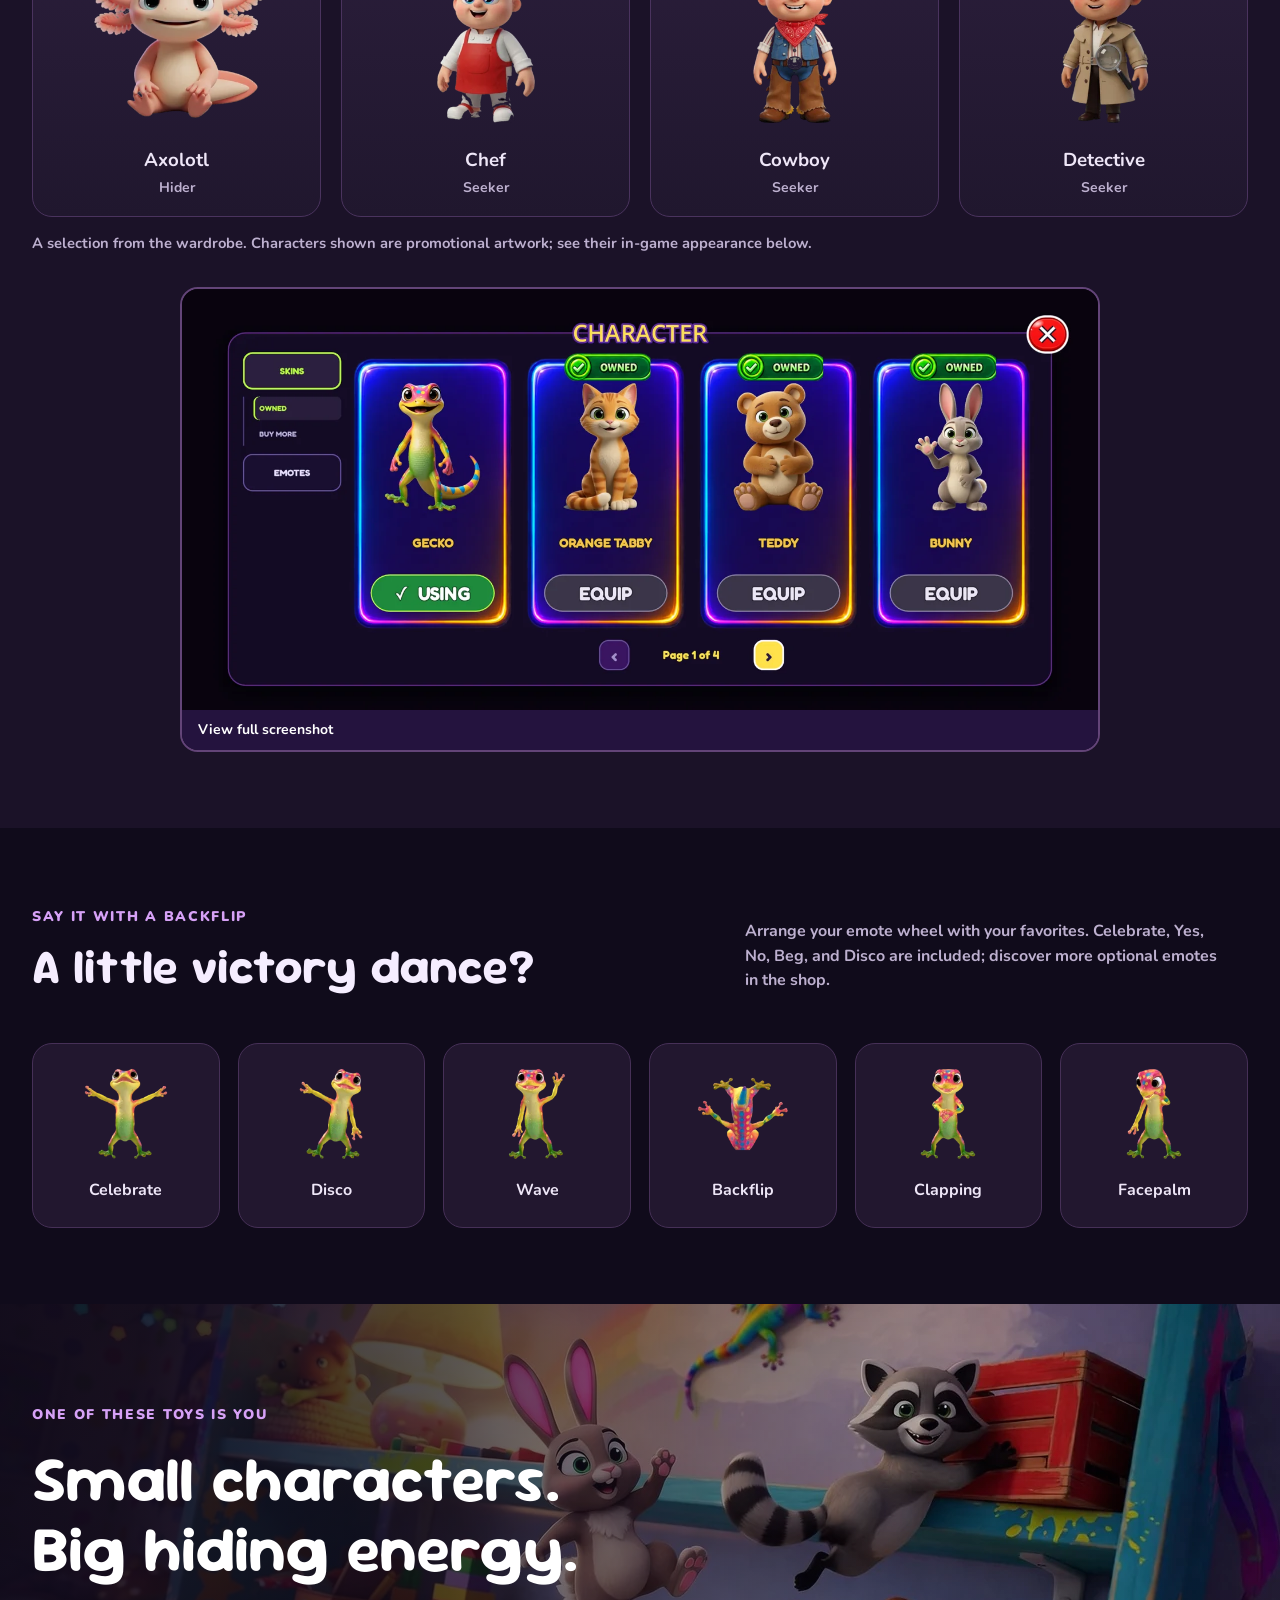
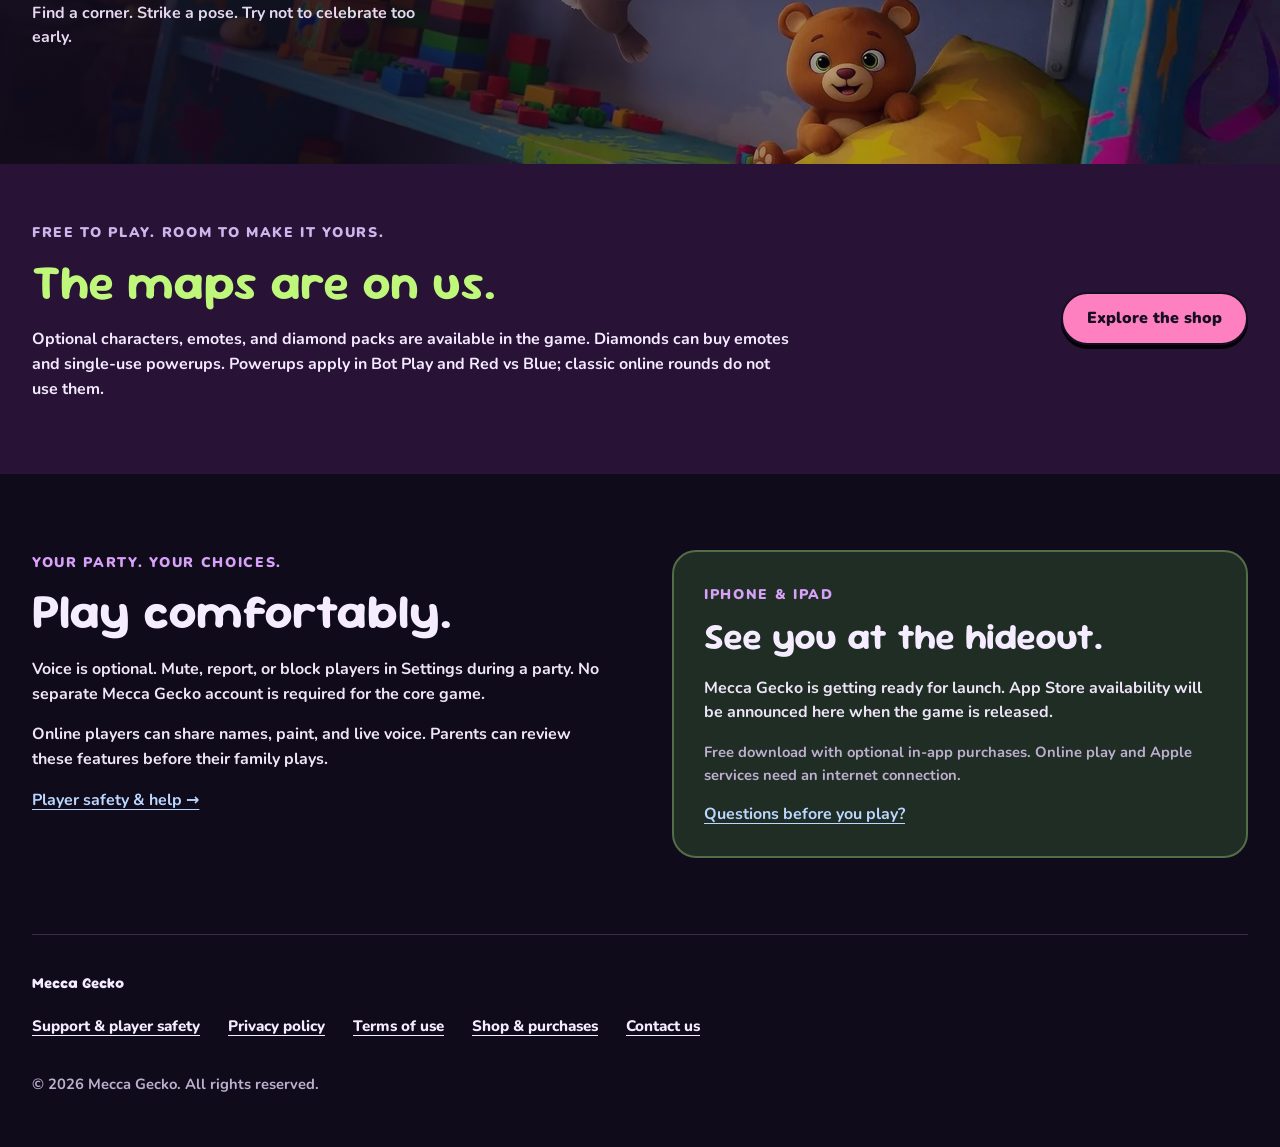
==== commit b761ad61: "Remove former LLC name from website and legal pages" ====
--- a/index.html
+++ b/index.html
@@ -80,6 +80,6 @@
 
 <footer class="wrap footer"><a class="brand" href="./">Mecca Gecko</a>
 <nav aria-label="Footer"><a href="support.html">Support &amp; player safety</a><a href="privacy.html">Privacy policy</a><a href="terms.html">Terms of use</a><a href="upgrade.html">Shop &amp; purchases</a><a href="mailto:joseph@codecreations.net">Contact us</a></nav>
-<p class="muted">© 2026 Solution Sidekick LLC. All rights reserved.</p></footer>
+<p class="muted">© 2026 Mecca Gecko. All rights reserved.</p></footer>
 <script src="js/site.js?v=20260911-close" defer></script>
 </body></html>
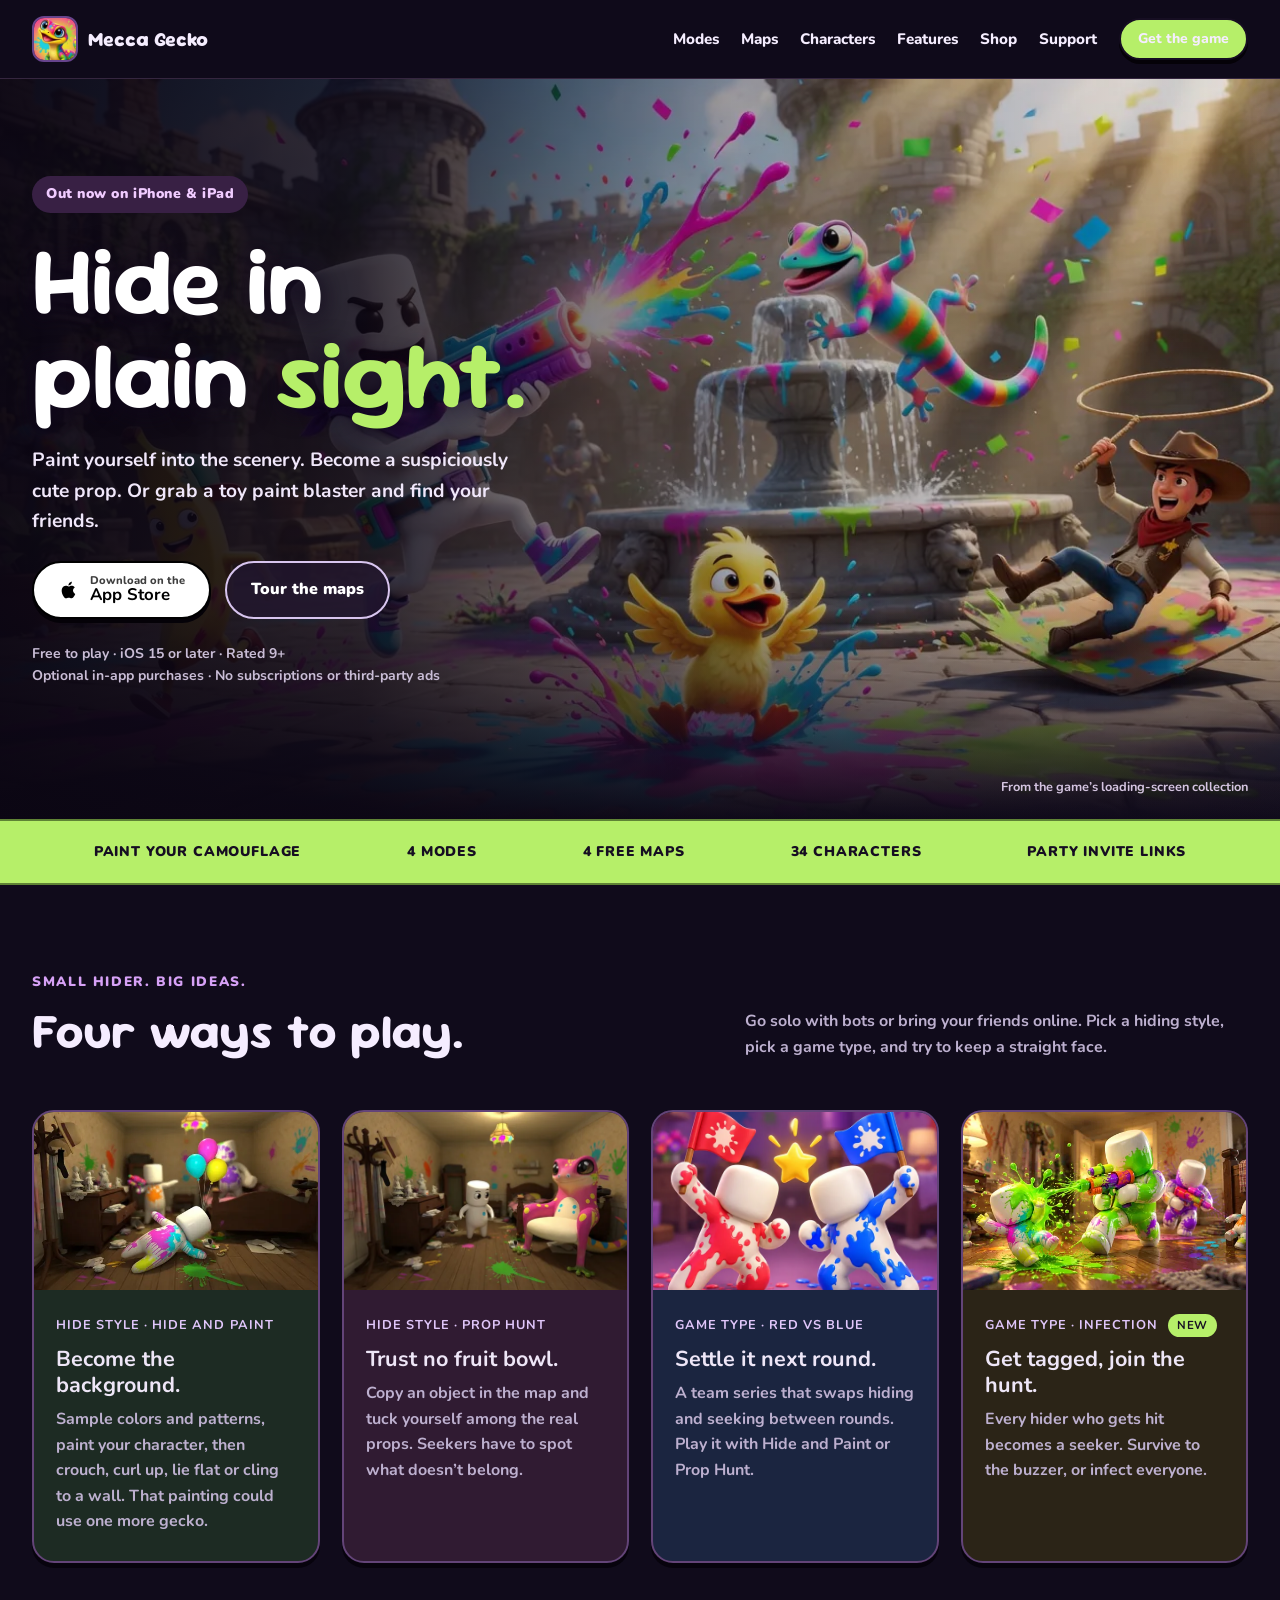
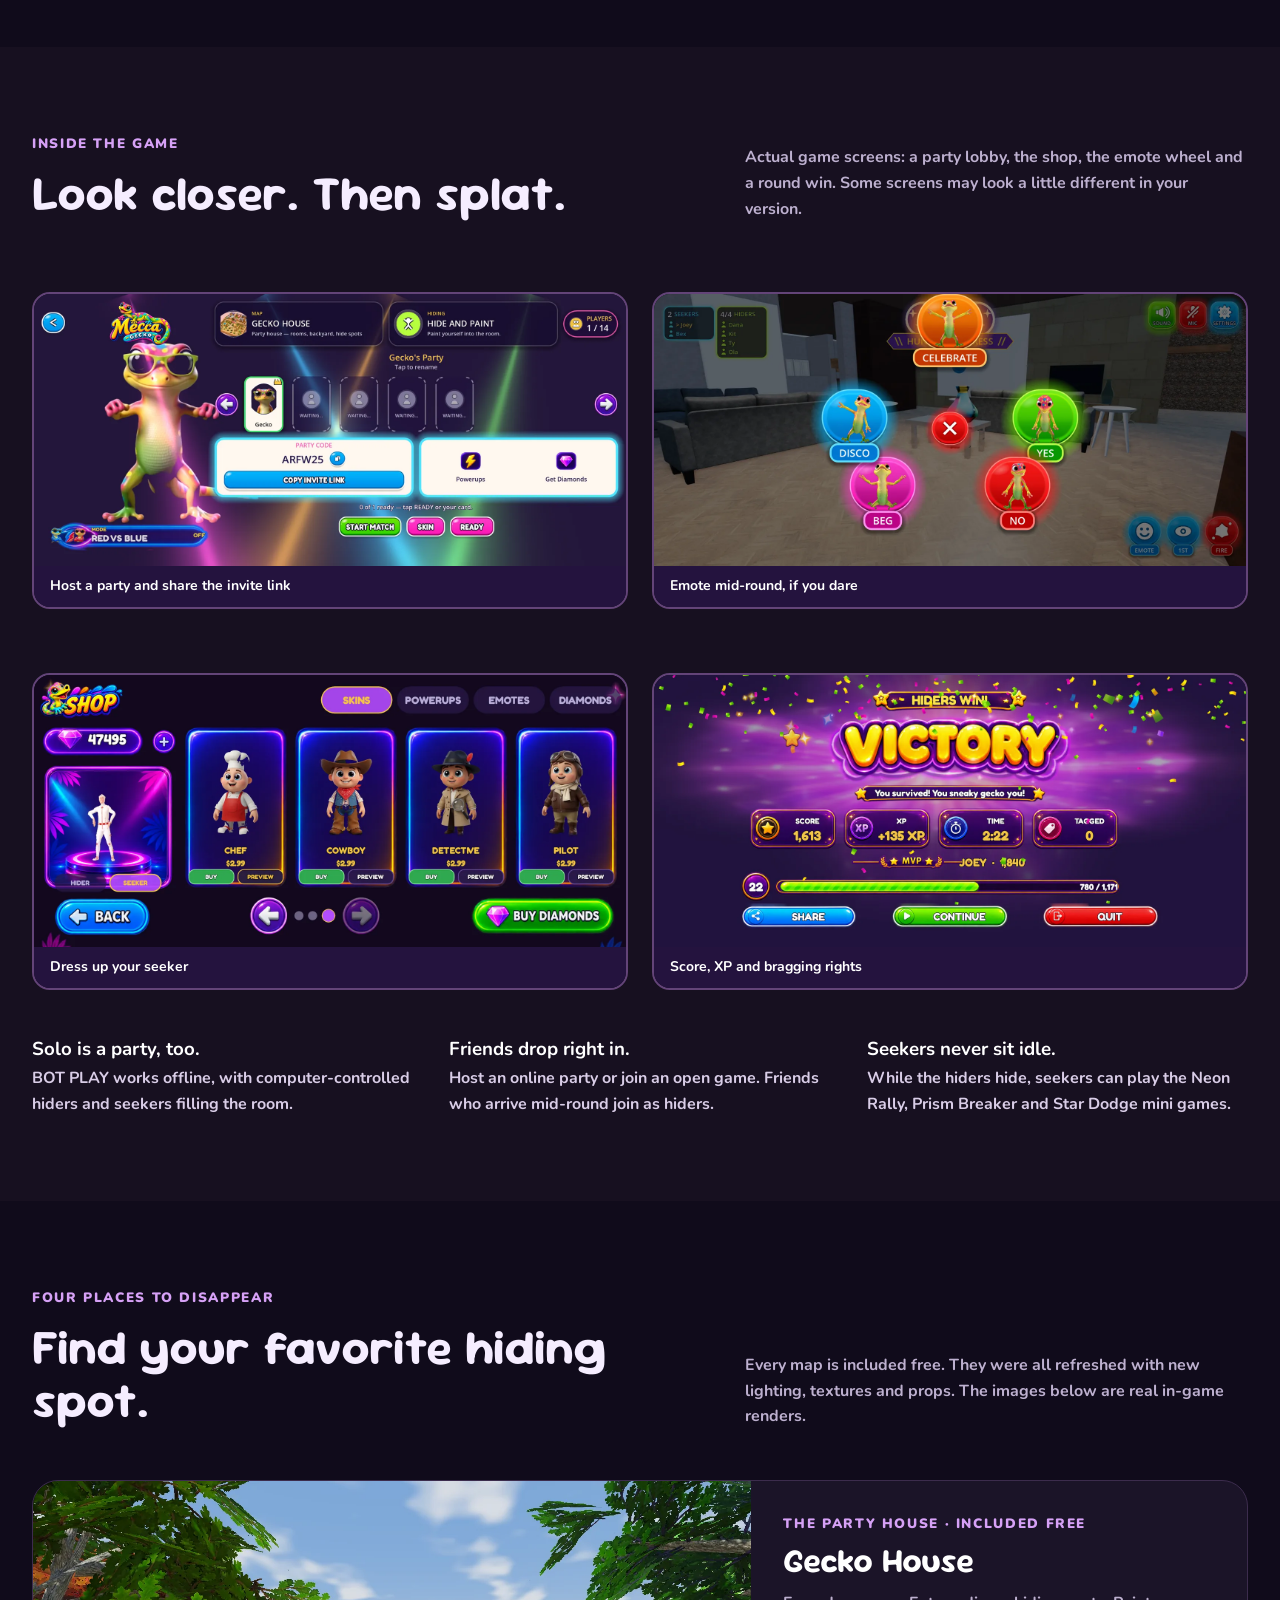
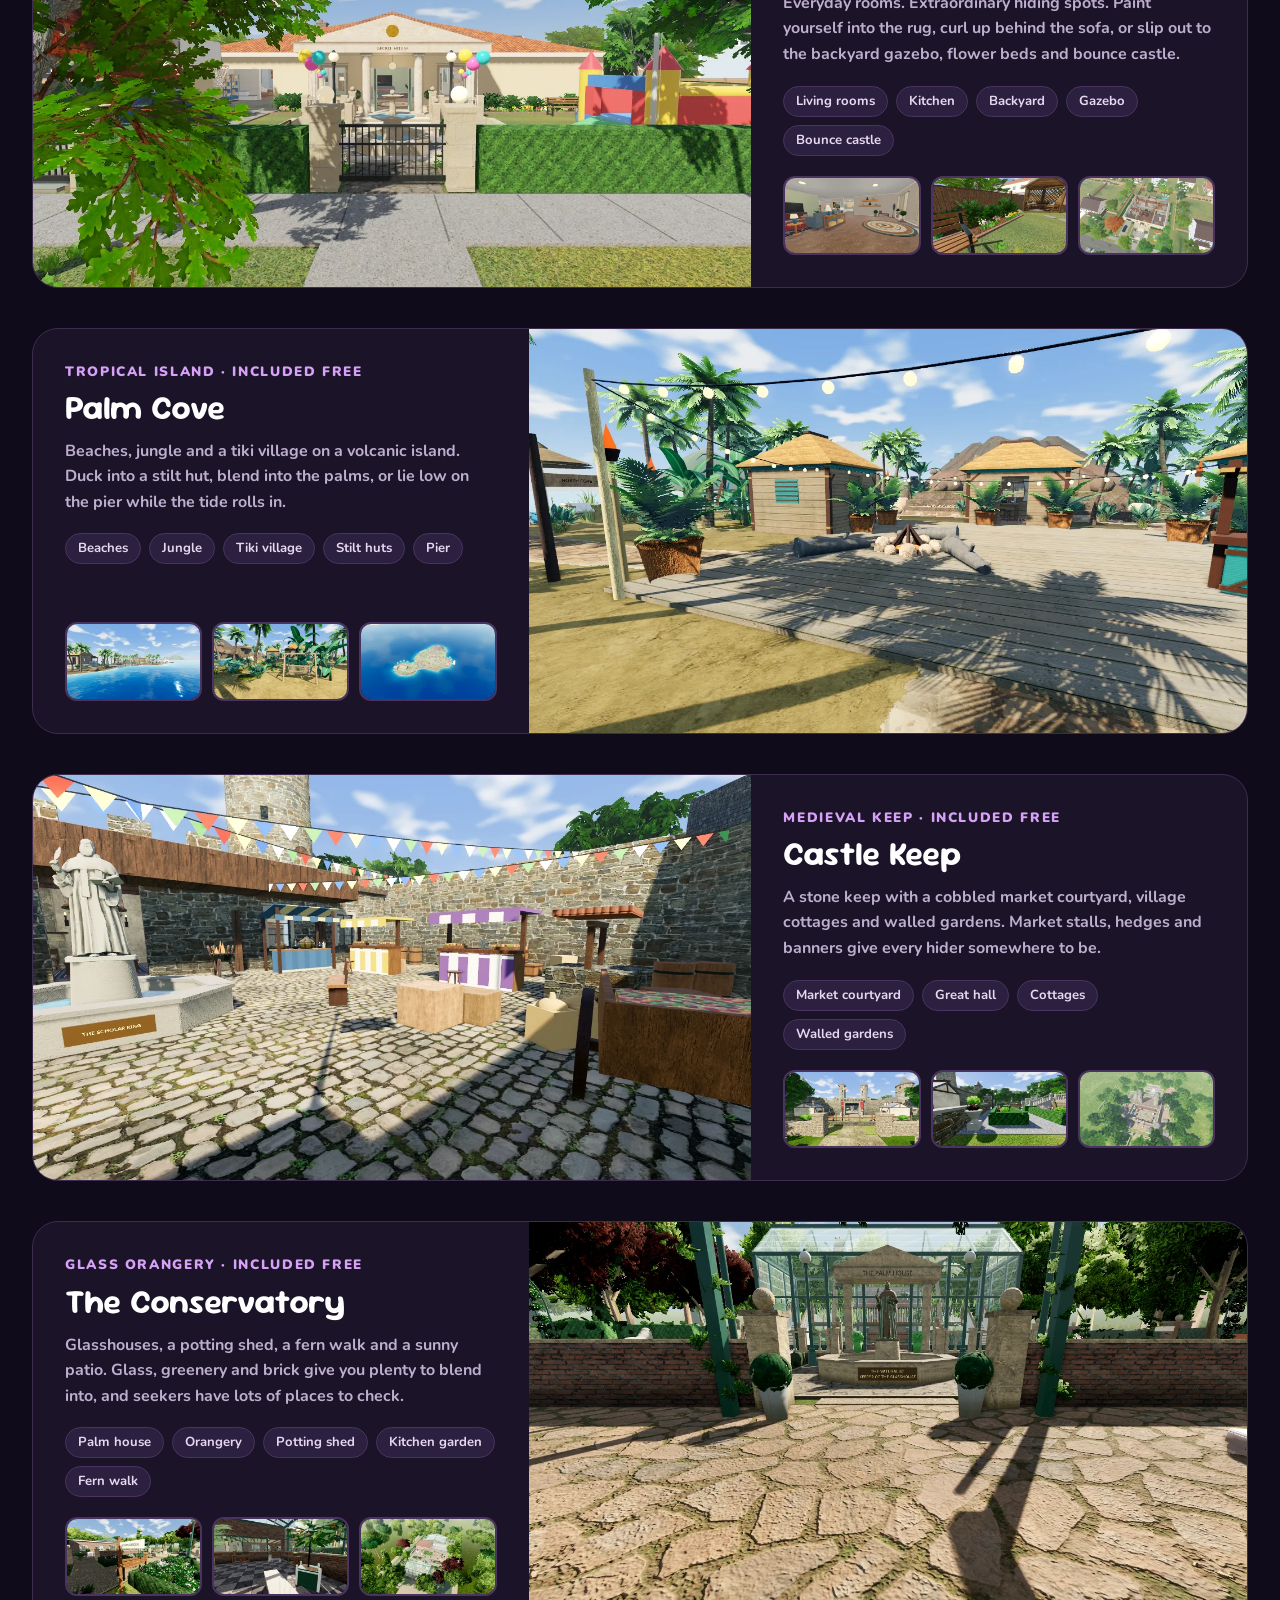
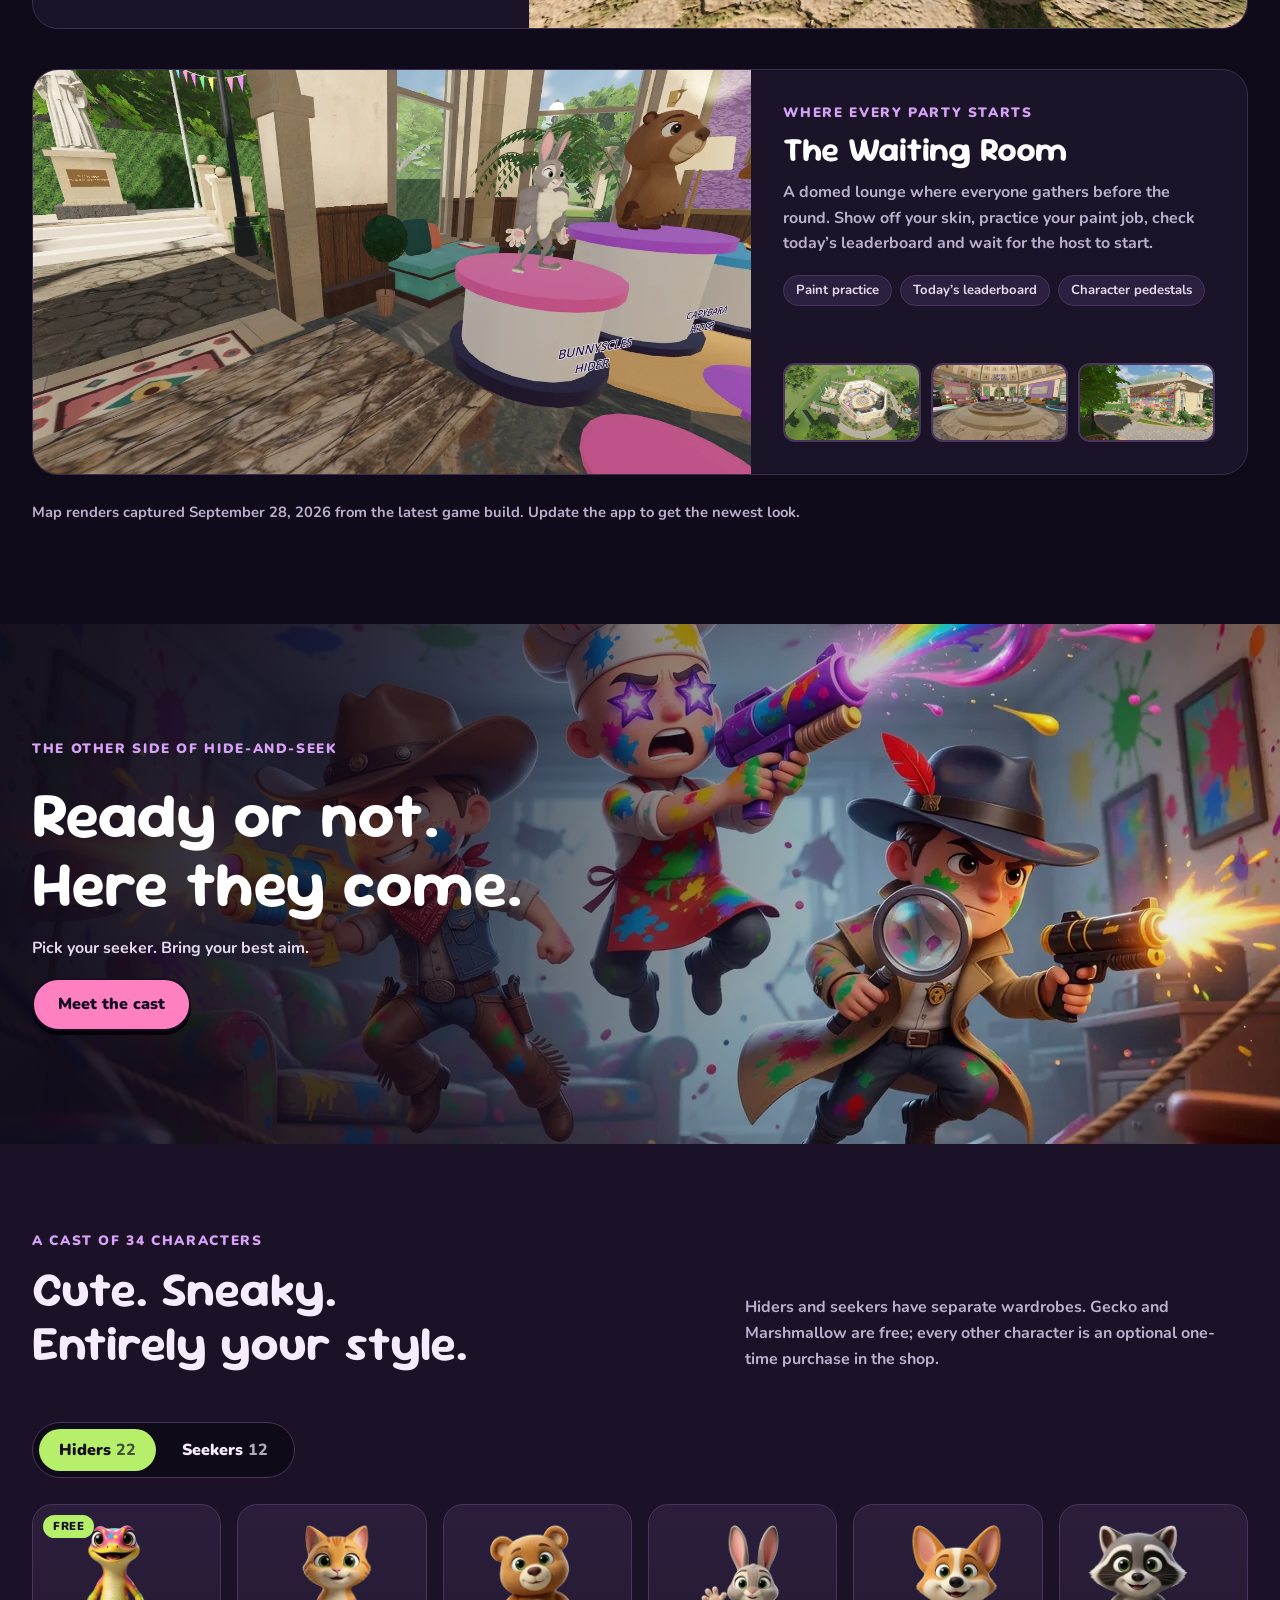
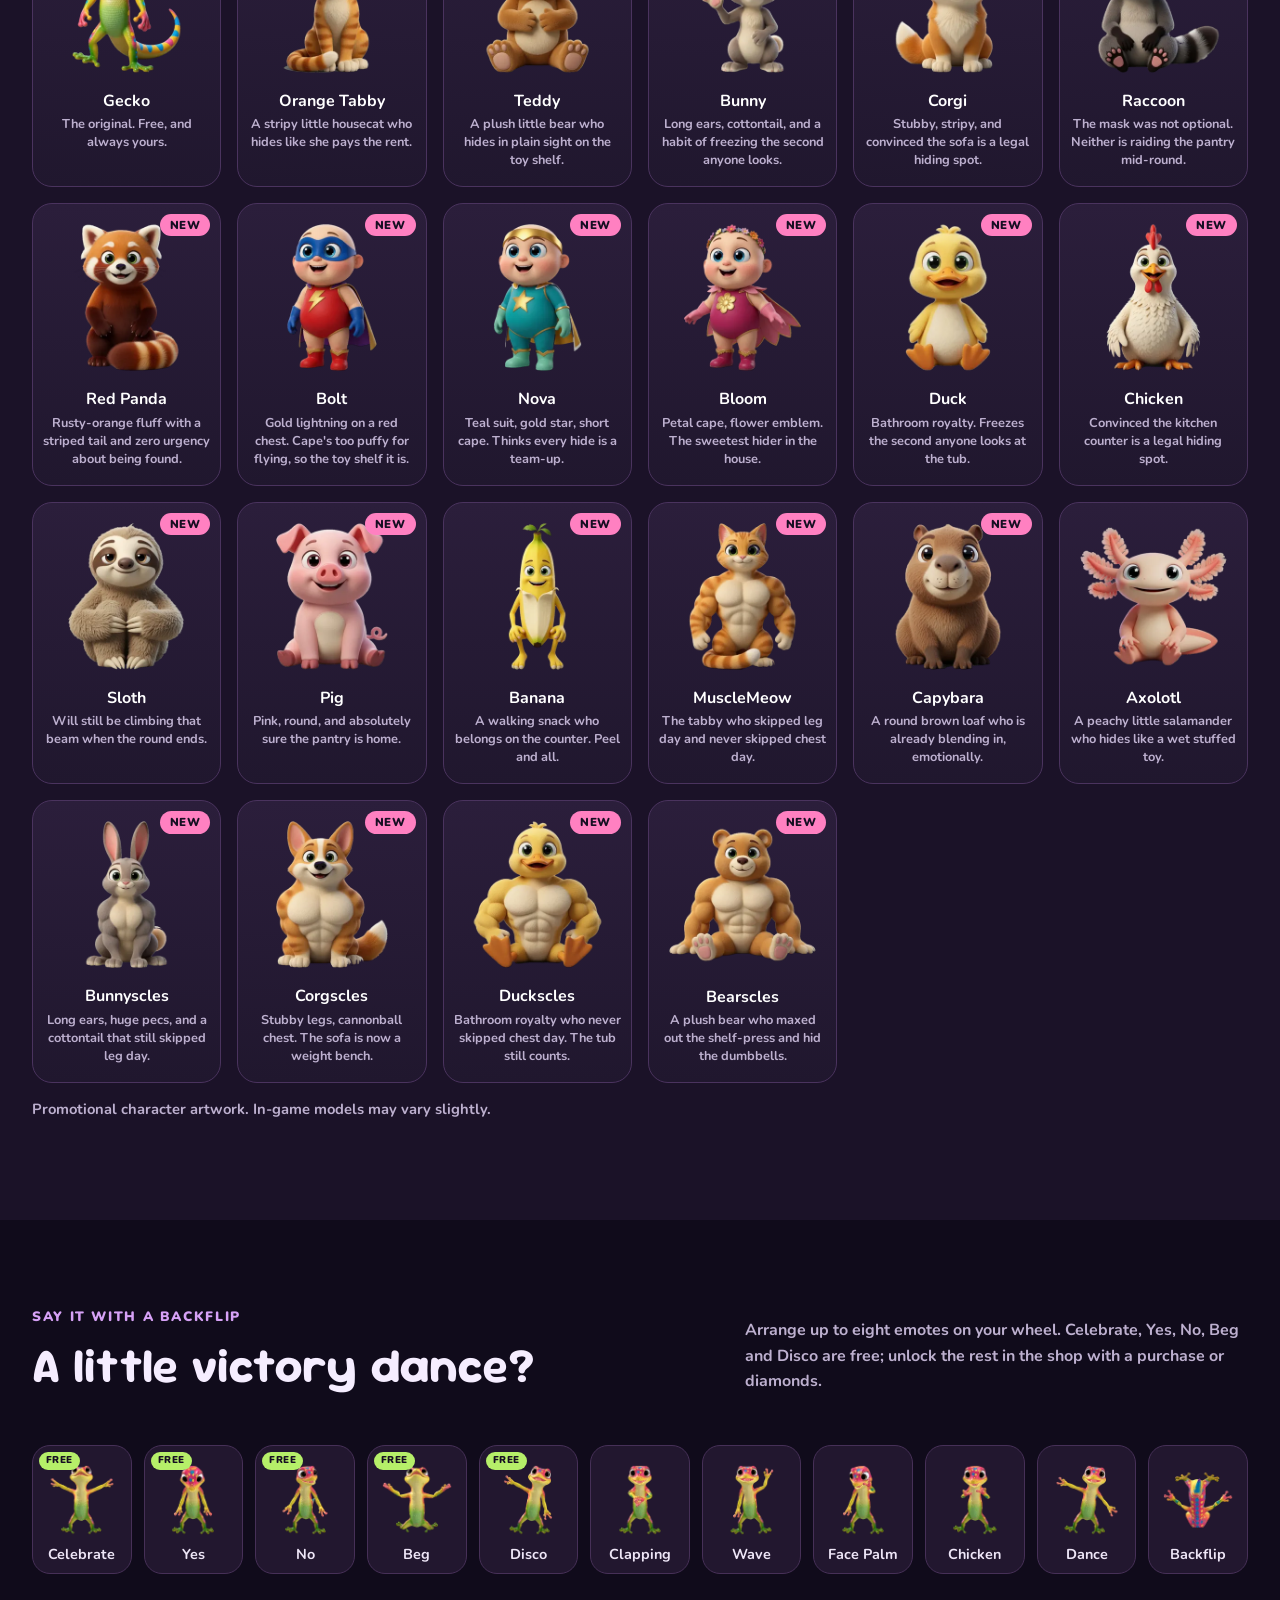
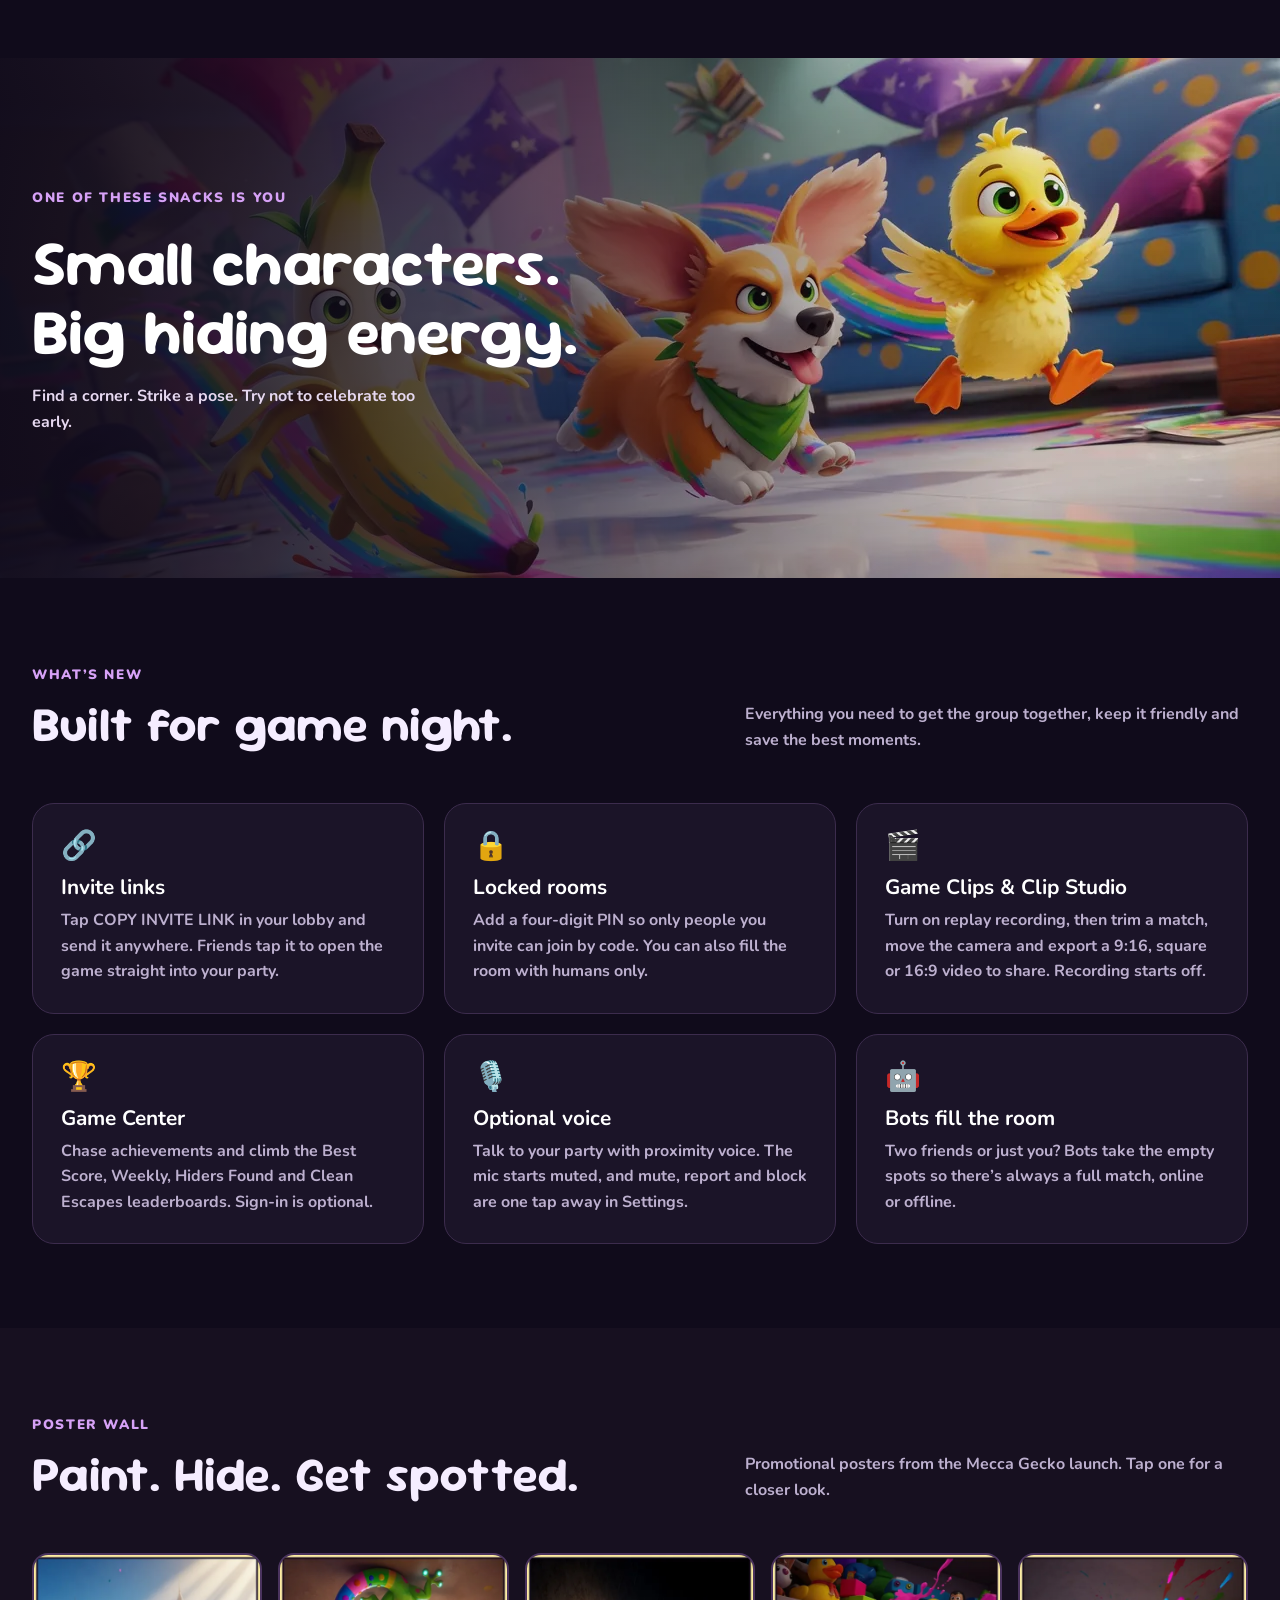
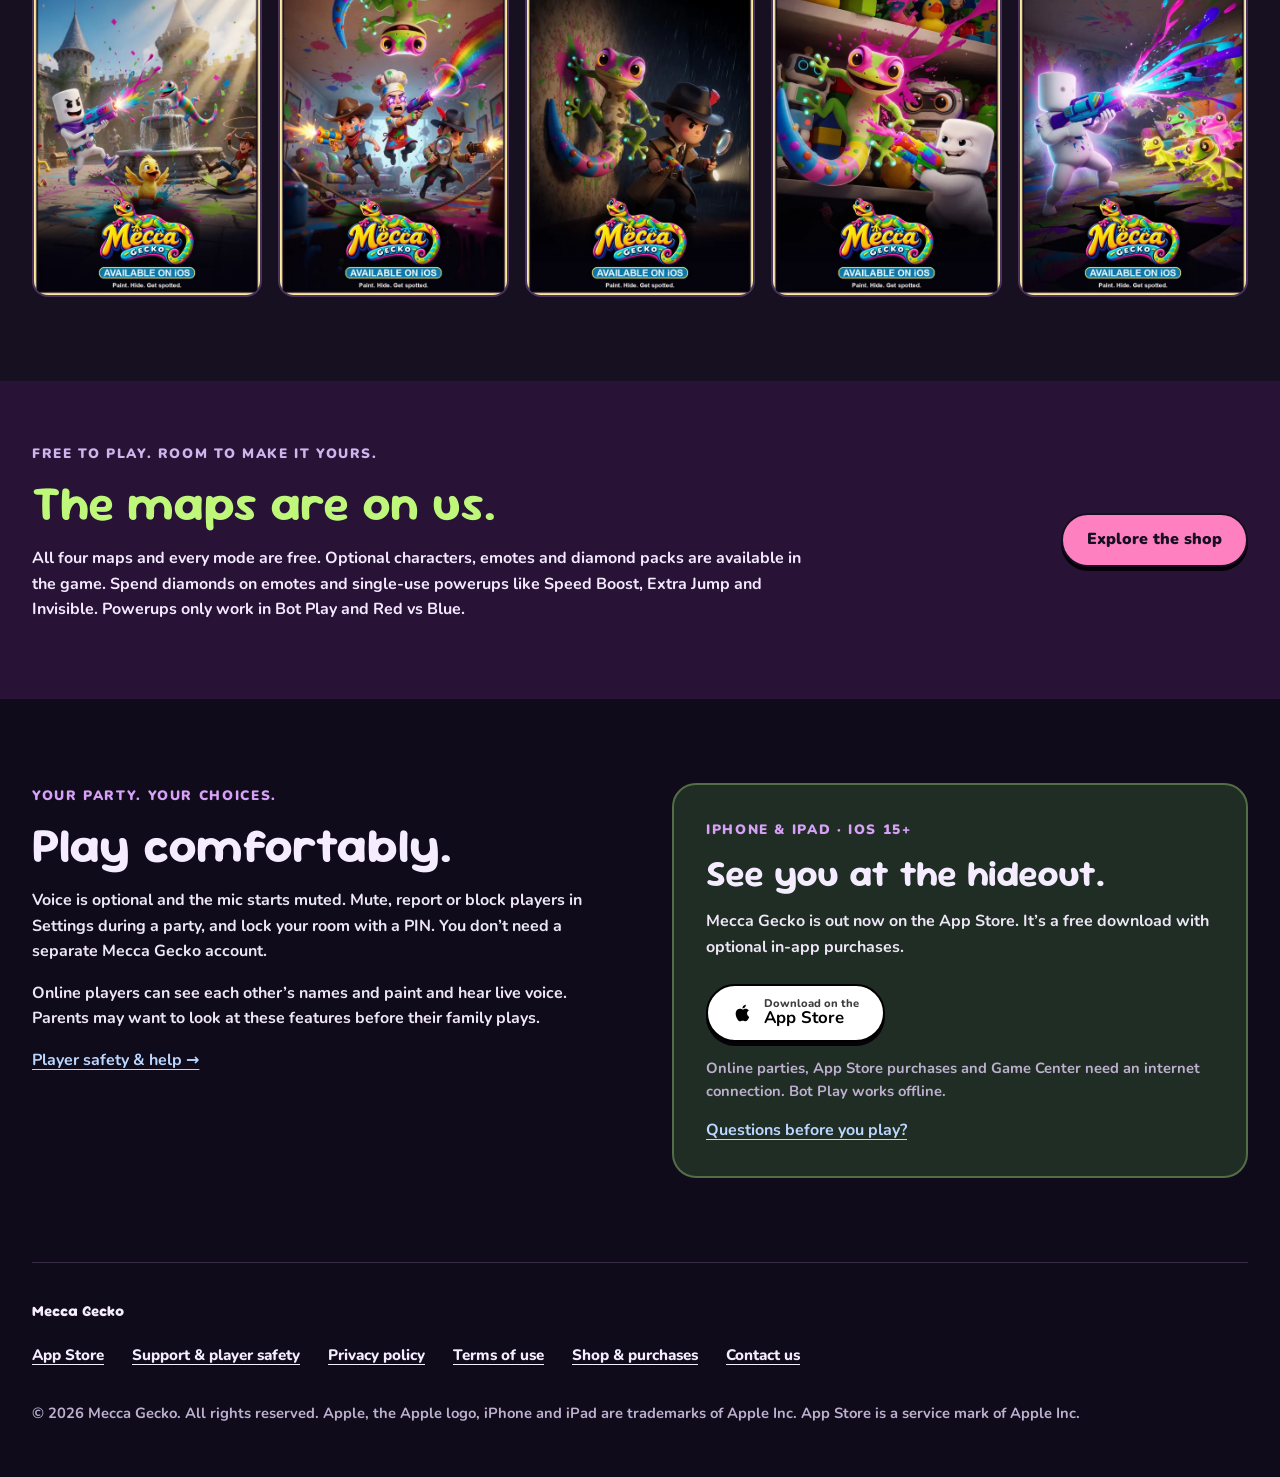
==== commit afa9178e: "Relaunch website for App Store release with new map renders and full cast Mecca Gecko is live on the" ====
--- a/index.html
+++ b/index.html
@@ -6,80 +6,149 @@
   <meta name="color-scheme" content="dark"/>
   <meta name="viewport" content="width=device-width, initial-scale=1"/>
   <title>Mecca Gecko — Paint. Hide. Get spotted.</title>
-  <meta name="description" content="Paint yourself into the scenery, hide as a prop, or seek with friends. Explore Mecca Gecko for iPhone and iPad: gameplay, free maps, characters and emotes."/>
+  <meta name="description" content="Free hide-and-seek party game for iPhone and iPad. Paint yourself into the scenery, hide as a prop, or seek with a toy paint blaster. Four free maps, 34 characters, Infection mode and online parties."/>
+  <meta name="apple-itunes-app" content="app-id=6801449754"/>
   <link rel="icon" href="assets/icon.png"/>
   <link rel="apple-touch-icon" href="assets/icon.png"/>
   <link rel="canonical" href="https://www.meccagecko.com/"/>
   <link rel="preconnect" href="https://fonts.googleapis.com"/>
   <link rel="stylesheet" href="https://fonts.googleapis.com/css2?family=Nunito:wght@700;800;900&family=Sour+Gummy:wght@800&display=swap"/>
-  <link rel="stylesheet" href="css/site.css?v=20260911-close"/>
-  <meta property="og:title" content="Mecca Gecko"/>
-  <meta property="og:description" content="Paint yourself. Hide. Get spotted. Free party hide-and-seek on iPhone and iPad."/>
-  <meta property="og:image" content="https://www.meccagecko.com/assets/hero.jpg"/>
+  <link rel="stylesheet" href="css/site.css?v=20260928"/>
+  <meta property="og:type" content="website"/>
+  <meta property="og:title" content="Mecca Gecko — Paint. Hide. Get spotted."/>
+  <meta property="og:description" content="Free party hide-and-seek on iPhone and iPad. Paint yourself, hide as a prop, or grab a paint blaster and seek."/>
+  <meta property="og:image" content="https://www.meccagecko.com/assets/og.jpg"/>
   <meta property="og:url" content="https://www.meccagecko.com/"/>
+  <meta name="twitter:card" content="summary_large_image"/>
+  <script type="application/ld+json">{"@context":"https://schema.org","@type":"MobileApplication","name":"Mecca Gecko","operatingSystem":"iOS 15.0 or later","applicationCategory":"GameApplication","contentRating":"9+","offers":{"@type":"Offer","price":"0","priceCurrency":"USD"},"downloadUrl":"https://apps.apple.com/us/app/mecca-gecko/id6801449754","url":"https://www.meccagecko.com/"}</script>
 </head>
 <body><a class="skip-link" href="#main">Skip to content</a>
 <header class="nav"><div class="wrap nav-inner"><a class="brand" href="./"><img src="assets/brand.webp" width="46" height="46" alt=""/>Mecca Gecko</a>
-<nav class="nav-links" aria-label="Main navigation"><a href="#play">The game</a><a href="#maps">Maps</a><a href="#characters">Characters</a><a href="upgrade.html">Shop</a><a href="support.html">Support</a><a class="btn btn-green" href="#launch">Launch info</a></nav>
+<nav class="nav-links" aria-label="Main navigation"><a href="#modes">Modes</a><a href="#maps">Maps</a><a href="#characters">Characters</a><a href="#features">Features</a><a href="upgrade.html">Shop</a><a href="support.html">Support</a><a class="btn btn-green" href="https://apps.apple.com/us/app/mecca-gecko/id6801449754">Get the game</a></nav>
 </div></header>
 
 <main id="main">
 <section class="cinematic-hero" aria-labelledby="hero-title">
-<img class="hero-background" src="assets/loading/standoff.webp" alt="Loading-screen artwork of Gecko leaping above a Marshmallow seeker’s paint blast" width="1920" height="1080" fetchpriority="high"/>
-<div class="wrap hero-copy"><span class="kicker">Hide-and-seek. With a splash of chaos.</span><h1 id="hero-title">Hide in<br/>plain <em>sight.</em></h1><p class="lead">Paint yourself into the scenery. Become a suspiciously cute prop. Or grab a toy paint blaster and find your friends.</p><div class="cta-row"><a class="btn btn-green" href="#play">Meet the game</a><a class="btn btn-outline" href="#screenshots">See gameplay</a></div><p class="hero-note">Coming to iPhone &amp; iPad · Free to play<br/>Optional in-app purchases · No subscriptions or third-party ads</p></div><span class="art-credit">From the game’s loading-screen collection</span></section>
-<div class="ticker" aria-label="Game highlights"><span>PAINT YOUR CAMOUFLAGE</span><span>PLAY WITH FRIENDS</span><span>FOUR FREE MAPS</span><span>MAKE A SCENE</span></div>
+<img class="hero-background" src="assets/loading/castle_party.webp" alt="Loading-screen artwork: Marshmallow blasts paint across Castle Keep while Gecko, Duck, Banana and Cowboy scatter" width="1280" height="720" fetchpriority="high"/>
+<div class="wrap hero-copy"><span class="kicker">Out now on iPhone &amp; iPad</span><h1 id="hero-title">Hide in<br/>plain <em>sight.</em></h1><p class="lead">Paint yourself into the scenery. Become a suspiciously cute prop. Or grab a toy paint blaster and find your friends.</p><div class="cta-row"><a class="btn btn-store" href="https://apps.apple.com/us/app/mecca-gecko/id6801449754"><svg viewBox="0 0 24 24" aria-hidden="true" fill="currentColor"><path d="M16.37 12.6c-.02-2.3 1.88-3.4 1.96-3.46-1.07-1.56-2.73-1.78-3.32-1.8-1.41-.14-2.76.83-3.47.83-.72 0-1.82-.81-2.99-.79-1.54.02-2.96.9-3.75 2.27-1.6 2.78-.41 6.89 1.15 9.14.76 1.1 1.67 2.34 2.86 2.3 1.15-.05 1.58-.74 2.97-.74 1.38 0 1.77.74 2.98.72 1.23-.02 2.01-1.12 2.77-2.23.87-1.28 1.23-2.52 1.25-2.58-.03-.01-2.39-.92-2.41-3.66zM14.1 5.86c.63-.77 1.06-1.83.94-2.89-.91.04-2.02.61-2.67 1.37-.58.67-1.1 1.76-.96 2.8 1.02.08 2.06-.52 2.69-1.28z"/></svg><span><small>Download on the</small><b>App Store</b></span></a><a class="btn btn-outline" href="#maps">Tour the maps</a></div><p class="hero-note">Free to play · iOS 15 or later · Rated 9+<br/>Optional in-app purchases · No subscriptions or third-party ads</p></div><span class="art-credit">From the game’s loading-screen collection</span></section>
+<div class="ticker" aria-label="Game highlights"><span>PAINT YOUR CAMOUFLAGE</span><span>4 MODES</span><span>4 FREE MAPS</span><span>34 CHARACTERS</span><span>PARTY INVITE LINKS</span></div>
 
-<section class="wrap section" id="play"><div class="section-heading"><div><span class="eyebrow">Small hider. Big ideas.</span><h2>Your best disguise is you.</h2></div><p>Go solo with bots or bring your friends online. Pick a hiding style, find your spot, and try to keep a straight face.</p></div><div class="cards mode-cards">
-<article class="card"><span class="step">01 / HIDE AND PAINT</span><h3>Become the background.</h3><p>Sample colors and patterns, paint your character, then crouch, curl up, lie flat, or cling to a wall. That painting could use one more gecko.</p></article>
-
-<article class="card"><span class="step">02 / PROP HUNT</span><h3>Trust no fruit bowl.</h3><p>Copy an object in the map and tuck yourself among the real props. Seekers have to spot what doesn’t belong.</p></article>
-
-<article class="card"><span class="step">03 / RED VS BLUE</span><h3>Settle it next round.</h3><p>Play a team series and swap hiding and seeking roles between rounds. Choose Hide and Paint or Prop Hunt for your showdown.</p></article>
+<section class="wrap section" id="modes"><div class="section-heading"><div><span class="eyebrow">Small hider. Big ideas.</span><h2>Four ways to play.</h2></div><p>Go solo with bots or bring your friends online. Pick a hiding style, pick a game type, and try to keep a straight face.</p></div><div class="mode-grid">
+<article class="mode"><img src="assets/modes/classic.webp" alt="A painted hider sprawled on a bedroom floor while Marshmallow searches" width="640" height="320" loading="lazy"/><div><span class="step">HIDE STYLE · HIDE AND PAINT</span><h3>Become the background.</h3><p>Sample colors and patterns, paint your character, then crouch, curl up, lie flat or cling to a wall. That painting could use one more gecko.</p></div></article>
+<article class="mode"><img src="assets/modes/props.webp" alt="A gecko disguised as a pink armchair" width="640" height="360" loading="lazy"/><div><span class="step">HIDE STYLE · PROP HUNT</span><h3>Trust no fruit bowl.</h3><p>Copy an object in the map and tuck yourself among the real props. Seekers have to spot what doesn’t belong.</p></div></article>
+<article class="mode"><img src="assets/modes/red_blue.webp" alt="Red and blue Marshmallows waving team flags" width="640" height="640" loading="lazy"/><div><span class="step">GAME TYPE · RED VS BLUE</span><h3>Settle it next round.</h3><p>A team series that swaps hiding and seeking between rounds. Play it with Hide and Paint or Prop Hunt.</p></div></article>
+<article class="mode"><img src="assets/modes/infection.webp" alt="Green-splattered seekers tagging a hider in a bedroom" width="640" height="320" loading="lazy"/><div><span class="step">GAME TYPE · INFECTION <span class="new-pill">NEW</span></span><h3>Get tagged, join the hunt.</h3><p>Every hider who gets hit becomes a seeker. Survive to the buzzer, or infect everyone.</p></div></article>
 </div></section>
 
+<section class="deep" id="screenshots"><div class="wrap section"><div class="section-heading"><div><span class="eyebrow">Inside the game</span><h2>Look closer. Then splat.</h2></div><p>Actual game screens: a party lobby, the shop, the emote wheel and a round win. Some screens may look a little different in your version.</p></div><div class="shot-grid">
+<a class="screenshot" href="assets/shots/party_lobby.webp" aria-label="View full screenshot: Party lobby with party code and invite link button"><img src="assets/shots/party_lobby.webp" alt="Party lobby with party code and invite link button" loading="lazy" width="1600" height="736"/><span>Host a party and share the invite link</span></a>
+<a class="screenshot" href="assets/shots/emote_wheel.webp" aria-label="View full screenshot: The in-match emote wheel"><img src="assets/shots/emote_wheel.webp" alt="The in-match emote wheel" loading="lazy" width="1600" height="736"/><span>Emote mid-round, if you dare</span></a>
+<a class="screenshot" href="assets/shots/shop.webp" aria-label="View full screenshot: The shop's seeker skins"><img src="assets/shots/shop.webp" alt="The shop's seeker skins" loading="lazy" width="1600" height="736"/><span>Dress up your seeker</span></a>
+<a class="screenshot" href="assets/shots/results.webp" aria-label="View full screenshot: Hiders win victory screen with score and XP"><img src="assets/shots/results.webp" alt="Hiders win victory screen with score and XP" loading="lazy" width="1600" height="736"/><span>Score, XP and bragging rights</span></a>
+</div><div class="feature-row"><div><h3>Solo is a party, too.</h3><p>BOT PLAY works offline, with computer-controlled hiders and seekers filling the room.</p></div><div><h3>Friends drop right in.</h3><p>Host an online party or join an open game. Friends who arrive mid-round join as hiders.</p></div><div><h3>Seekers never sit idle.</h3><p>While the hiders hide, seekers can play the Neon Rally, Prism Breaker and Star Dodge mini games.</p></div></div></div></section>
 
-<section class="gameplay-section" id="screenshots"><div class="wrap section"><span class="eyebrow">Inside the game</span><h2>Look closer. Then splat.</h2><p class="sub">Actual game captures. Screens and content may change before release.</p><div class="shot-grid"><a class="screenshot" href="assets/shots/seeker_hunt.webp" aria-label="View full screenshot: First-person seeker view with a toy paint blaster in Gecko House"><img src="assets/shots/seeker_hunt.webp" alt="First-person seeker view with a toy paint blaster in Gecko House" loading="lazy" width="1600" height="900"/><span>View full screenshot</span></a><a class="screenshot" href="assets/shots/emote_wheel.webp" aria-label="View full screenshot: The in-match emote wheel over a hide-and-seek round"><img src="assets/shots/emote_wheel.webp" alt="The in-match emote wheel over a hide-and-seek round" loading="lazy" width="1600" height="900"/><span>View full screenshot</span></a></div><div class="feature-row"><div><h3>Solo is a party, too.</h3><p>BOT PLAY works offline, with computer-controlled hiders and seekers.</p></div><div><h3>Send the party code.</h3><p>Host an online party or join an available game. Friends who arrive mid-round drop in as hiders.</p></div><div><h3>Keep the good bits.</h3><p>Optional local replay recording and Clip Studio let you revisit matches. Recording starts off and does not include voice chat.</p></div></div></div></section>
+<section class="wrap section" id="maps"><div class="section-heading"><div><span class="eyebrow">Four places to disappear</span><h2>Find your favorite hiding spot.</h2></div><p>Every map is included free. They were all refreshed with new lighting, textures and props. The images below are real in-game renders.</p></div>
+<div class="map-list">
+<article class="map-feature" id="map-gecko_house">
+<a class="map-hero" href="assets/maps/gecko_house/exterior.webp" data-view data-caption="Gecko House front gate and bounce castle" aria-label="View larger: Gecko House front gate and bounce castle"><img src="assets/maps/gecko_house/exterior.webp" alt="Gecko House front gate and bounce castle" width="1280" height="720" loading="lazy"/></a>
+<div class="map-info"><span class="eyebrow">The party house · Included free</span><h3>Gecko House</h3><p>Everyday rooms. Extraordinary hiding spots. Paint yourself into the rug, curl up behind the sofa, or slip out to the backyard gazebo, flower beds and bounce castle.</p><ul class="map-tags"><li>Living rooms</li><li>Kitchen</li><li>Backyard</li><li>Gazebo</li><li>Bounce castle</li></ul><div class="thumbs"><a href="assets/maps/gecko_house/spawn_c.webp" data-view data-caption="Gecko House living room" aria-label="View larger: Gecko House living room"><img src="assets/maps/gecko_house/spawn_c-sm.webp" alt="Gecko House living room" width="480" height="270" loading="lazy"/></a><a href="assets/maps/gecko_house/hide_a.webp" data-view data-caption="Gecko House backyard gazebo and flower beds" aria-label="View larger: Gecko House backyard gazebo and flower beds"><img src="assets/maps/gecko_house/hide_a-sm.webp" alt="Gecko House backyard gazebo and flower beds" width="480" height="270" loading="lazy"/></a><a href="assets/maps/gecko_house/aerial.webp" data-view data-caption="Gecko House cutaway from above" aria-label="View larger: Gecko House cutaway from above"><img src="assets/maps/gecko_house/aerial-sm.webp" alt="Gecko House cutaway from above" width="480" height="270" loading="lazy"/></a></div></div>
+</article>
+<article class="map-feature" id="map-palm_cove">
+<a class="map-hero" href="assets/maps/palm_cove/spawn_a.webp" data-view data-caption="Palm Cove tiki village campfire" aria-label="View larger: Palm Cove tiki village campfire"><img src="assets/maps/palm_cove/spawn_a.webp" alt="Palm Cove tiki village campfire" width="1280" height="720" loading="lazy"/></a>
+<div class="map-info"><span class="eyebrow">Tropical island · Included free</span><h3>Palm Cove</h3><p>Beaches, jungle and a tiki village on a volcanic island. Duck into a stilt hut, blend into the palms, or lie low on the pier while the tide rolls in.</p><ul class="map-tags"><li>Beaches</li><li>Jungle</li><li>Tiki village</li><li>Stilt huts</li><li>Pier</li></ul><div class="thumbs"><a href="assets/maps/palm_cove/exterior.webp" data-view data-caption="Palm Cove shoreline and huts" aria-label="View larger: Palm Cove shoreline and huts"><img src="assets/maps/palm_cove/exterior-sm.webp" alt="Palm Cove shoreline and huts" width="480" height="270" loading="lazy"/></a><a href="assets/maps/palm_cove/spawn_c.webp" data-view data-caption="Palm Cove jungle swing" aria-label="View larger: Palm Cove jungle swing"><img src="assets/maps/palm_cove/spawn_c-sm.webp" alt="Palm Cove jungle swing" width="480" height="270" loading="lazy"/></a><a href="assets/maps/palm_cove/aerial.webp" data-view data-caption="Palm Cove island from above" aria-label="View larger: Palm Cove island from above"><img src="assets/maps/palm_cove/aerial-sm.webp" alt="Palm Cove island from above" width="480" height="270" loading="lazy"/></a></div></div>
+</article>
+<article class="map-feature" id="map-castle_keep">
+<a class="map-hero" href="assets/maps/castle_keep/spawn_a.webp" data-view data-caption="Castle Keep market courtyard" aria-label="View larger: Castle Keep market courtyard"><img src="assets/maps/castle_keep/spawn_a.webp" alt="Castle Keep market courtyard" width="1280" height="720" loading="lazy"/></a>
+<div class="map-info"><span class="eyebrow">Medieval keep · Included free</span><h3>Castle Keep</h3><p>A stone keep with a cobbled market courtyard, village cottages and walled gardens. Market stalls, hedges and banners give every hider somewhere to be.</p><ul class="map-tags"><li>Market courtyard</li><li>Great hall</li><li>Cottages</li><li>Walled gardens</li></ul><div class="thumbs"><a href="assets/maps/castle_keep/exterior.webp" data-view data-caption="Castle Keep gatehouse and towers" aria-label="View larger: Castle Keep gatehouse and towers"><img src="assets/maps/castle_keep/exterior-sm.webp" alt="Castle Keep gatehouse and towers" width="480" height="270" loading="lazy"/></a><a href="assets/maps/castle_keep/spawn_c.webp" data-view data-caption="Castle Keep hedge garden" aria-label="View larger: Castle Keep hedge garden"><img src="assets/maps/castle_keep/spawn_c-sm.webp" alt="Castle Keep hedge garden" width="480" height="270" loading="lazy"/></a><a href="assets/maps/castle_keep/aerial.webp" data-view data-caption="Castle Keep from above" aria-label="View larger: Castle Keep from above"><img src="assets/maps/castle_keep/aerial-sm.webp" alt="Castle Keep from above" width="480" height="270" loading="lazy"/></a></div></div>
+</article>
+<article class="map-feature" id="map-conservatory">
+<a class="map-hero" href="assets/maps/conservatory/hide_a.webp" data-view data-caption="The Conservatory palm-house courtyard" aria-label="View larger: The Conservatory palm-house courtyard"><img src="assets/maps/conservatory/hide_a.webp" alt="The Conservatory palm-house courtyard" width="1280" height="720" loading="lazy"/></a>
+<div class="map-info"><span class="eyebrow">Glass orangery · Included free</span><h3>The Conservatory</h3><p>Glasshouses, a potting shed, a fern walk and a sunny patio. Glass, greenery and brick give you plenty to blend into, and seekers have lots of places to check.</p><ul class="map-tags"><li>Palm house</li><li>Orangery</li><li>Potting shed</li><li>Kitchen garden</li><li>Fern walk</li></ul><div class="thumbs"><a href="assets/maps/conservatory/spawn_c.webp" data-view data-caption="The Conservatory kitchen garden" aria-label="View larger: The Conservatory kitchen garden"><img src="assets/maps/conservatory/spawn_c-sm.webp" alt="The Conservatory kitchen garden" width="480" height="270" loading="lazy"/></a><a href="assets/maps/conservatory/spawn_b.webp" data-view data-caption="The Conservatory orangery interior" aria-label="View larger: The Conservatory orangery interior"><img src="assets/maps/conservatory/spawn_b-sm.webp" alt="The Conservatory orangery interior" width="480" height="270" loading="lazy"/></a><a href="assets/maps/conservatory/aerial.webp" data-view data-caption="The Conservatory from above" aria-label="View larger: The Conservatory from above"><img src="assets/maps/conservatory/aerial-sm.webp" alt="The Conservatory from above" width="480" height="270" loading="lazy"/></a></div></div>
+</article>
+<article class="map-feature" id="map-waiting-room">
+<a class="map-hero" href="assets/maps/waiting_room/hide_b.webp" data-view data-caption="The Waiting Room: character pedestals and the leaderboard lounge" aria-label="View larger: The Waiting Room"><img src="assets/maps/waiting_room/hide_b.webp" alt="The Waiting Room with character pedestals" width="1280" height="720" loading="lazy"/></a>
+<div class="map-info"><span class="eyebrow">Where every party starts</span><h3>The Waiting Room</h3><p>A domed lounge where everyone gathers before the round. Show off your skin, practice your paint job, check today’s leaderboard and wait for the host to start.</p><ul class="map-tags"><li>Paint practice</li><li>Today’s leaderboard</li><li>Character pedestals</li></ul><div class="thumbs">
+<a href="assets/maps/waiting_room/aerial.webp" data-view data-caption="The Waiting Room from above" aria-label="View larger: The Waiting Room from above"><img src="assets/maps/waiting_room/aerial-sm.webp" alt="The Waiting Room from above" width="480" height="270" loading="lazy"/></a>
+<a href="assets/maps/waiting_room/spawn_a.webp" data-view data-caption="Inside the Waiting Room dome" aria-label="View larger: Inside the Waiting Room dome"><img src="assets/maps/waiting_room/spawn_a-sm.webp" alt="Inside the Waiting Room dome" width="480" height="270" loading="lazy"/></a>
+<a href="assets/maps/waiting_room/exterior.webp" data-view data-caption="The Waiting Room's stained-glass wall" aria-label="View larger: The Waiting Room's stained-glass wall"><img src="assets/maps/waiting_room/exterior-sm.webp" alt="The Waiting Room's stained-glass wall" width="480" height="270" loading="lazy"/></a>
+</div></div></article>
+</div>
+<p class="muted map-note">Map renders captured September 28, 2026 from the latest game build. Update the app to get the newest look.</p></section>
 
+<section class="art-banner"><img src="assets/loading/seeker_squad.webp" alt="Cowboy, Chef and Detective charge in with paint blasters in the seeker-squad loading artwork" width="1280" height="720" loading="lazy"/><div class="wrap"><span class="eyebrow">The other side of hide-and-seek</span><h2>Ready or not.<br/>Here they come.</h2><p>Pick your seeker. Bring your best aim.</p><a class="btn btn-pink" href="#characters">Meet the cast</a></div></section>
 
-<section class="wrap section" id="maps"><div class="section-heading"><div><span class="eyebrow">Four places to disappear</span><h2>Find your favorite hiding spot.</h2></div><p>Every launch map is included. Explore the house, island village, medieval keep, and glasshouse. These images show the actual game environments.</p></div><div class="map-grid">
-<article class="map-card"><img src="assets/maps/gecko_house.webp" alt="Gecko House in-game environment" width="1000" height="563" loading="lazy"/><div><span class="eyebrow">Included</span><h3>Gecko House</h3><p>Everyday rooms. Extraordinary hiding spots.</p></div></article>
+<section class="tinted section" id="characters"><div class="wrap"><div class="section-heading"><div><span class="eyebrow">A cast of 34 characters</span><h2>Cute. Sneaky.<br/>Entirely your style.</h2></div><p>Hiders and seekers have separate wardrobes. Gecko and Marshmallow are free; every other character is an optional one-time purchase in the shop.</p></div>
+<div class="roster-tabs" role="tablist" aria-label="Character roster" hidden><button type="button" role="tab" id="tab-hiders" aria-controls="roster-hiders" aria-selected="true">Hiders <span class="count">22</span></button><button type="button" role="tab" id="tab-seekers" aria-controls="roster-seekers" aria-selected="false">Seekers <span class="count">12</span></button></div>
+<div class="roster" id="roster-hiders" role="tabpanel" aria-labelledby="tab-hiders"><h3 class="roster-title">Hiders · 22</h3><ul class="character-grid">
+<li class="character"><span class="badge">FREE</span><img src="assets/characters/gecko.webp" alt="Gecko character artwork" width="360" height="360" loading="lazy"/><h4>Gecko</h4><p>The original. Free, and always yours.</p></li>
+<li class="character"><img src="assets/characters/cat.webp" alt="Orange Tabby character artwork" width="360" height="360" loading="lazy"/><h4>Orange Tabby</h4><p>A stripy little housecat who hides like she pays the rent.</p></li>
+<li class="character"><img src="assets/characters/teddy.webp" alt="Teddy character artwork" width="360" height="360" loading="lazy"/><h4>Teddy</h4><p>A plush little bear who hides in plain sight on the toy shelf.</p></li>
+<li class="character"><img src="assets/characters/bunny.webp" alt="Bunny character artwork" width="360" height="360" loading="lazy"/><h4>Bunny</h4><p>Long ears, cottontail, and a habit of freezing the second anyone looks.</p></li>
+<li class="character"><img src="assets/characters/corgi.webp" alt="Corgi character artwork" width="360" height="360" loading="lazy"/><h4>Corgi</h4><p>Stubby, stripy, and convinced the sofa is a legal hiding spot.</p></li>
+<li class="character"><img src="assets/characters/raccoon.webp" alt="Raccoon character artwork" width="360" height="360" loading="lazy"/><h4>Raccoon</h4><p>The mask was not optional. Neither is raiding the pantry mid-round.</p></li>
+<li class="character"><span class="badge new">NEW</span><img src="assets/characters/red_panda.webp" alt="Red Panda character artwork" width="360" height="360" loading="lazy"/><h4>Red Panda</h4><p>Rusty-orange fluff with a striped tail and zero urgency about being found.</p></li>
+<li class="character"><span class="badge new">NEW</span><img src="assets/characters/bolt.webp" alt="Bolt character artwork" width="360" height="360" loading="lazy"/><h4>Bolt</h4><p>Gold lightning on a red chest. Cape&#x27;s too puffy for flying, so the toy shelf it is.</p></li>
+<li class="character"><span class="badge new">NEW</span><img src="assets/characters/nova.webp" alt="Nova character artwork" width="360" height="360" loading="lazy"/><h4>Nova</h4><p>Teal suit, gold star, short cape. Thinks every hide is a team-up.</p></li>
+<li class="character"><span class="badge new">NEW</span><img src="assets/characters/bloom.webp" alt="Bloom character artwork" width="360" height="360" loading="lazy"/><h4>Bloom</h4><p>Petal cape, flower emblem. The sweetest hider in the house.</p></li>
+<li class="character"><span class="badge new">NEW</span><img src="assets/characters/duck.webp" alt="Duck character artwork" width="360" height="360" loading="lazy"/><h4>Duck</h4><p>Bathroom royalty. Freezes the second anyone looks at the tub.</p></li>
+<li class="character"><span class="badge new">NEW</span><img src="assets/characters/chicken.webp" alt="Chicken character artwork" width="360" height="360" loading="lazy"/><h4>Chicken</h4><p>Convinced the kitchen counter is a legal hiding spot.</p></li>
+<li class="character"><span class="badge new">NEW</span><img src="assets/characters/sloth.webp" alt="Sloth character artwork" width="360" height="360" loading="lazy"/><h4>Sloth</h4><p>Will still be climbing that beam when the round ends.</p></li>
+<li class="character"><span class="badge new">NEW</span><img src="assets/characters/pig.webp" alt="Pig character artwork" width="360" height="360" loading="lazy"/><h4>Pig</h4><p>Pink, round, and absolutely sure the pantry is home.</p></li>
+<li class="character"><span class="badge new">NEW</span><img src="assets/characters/banana.webp" alt="Banana character artwork" width="360" height="360" loading="lazy"/><h4>Banana</h4><p>A walking snack who belongs on the counter. Peel and all.</p></li>
+<li class="character"><span class="badge new">NEW</span><img src="assets/characters/meowscles.webp" alt="MuscleMeow character artwork" width="360" height="360" loading="lazy"/><h4>MuscleMeow</h4><p>The tabby who skipped leg day and never skipped chest day.</p></li>
+<li class="character"><span class="badge new">NEW</span><img src="assets/characters/capybara.webp" alt="Capybara character artwork" width="360" height="360" loading="lazy"/><h4>Capybara</h4><p>A round brown loaf who is already blending in, emotionally.</p></li>
+<li class="character"><img src="assets/characters/axolotl.webp" alt="Axolotl character artwork" width="360" height="360" loading="lazy"/><h4>Axolotl</h4><p>A peachy little salamander who hides like a wet stuffed toy.</p></li>
+<li class="character"><span class="badge new">NEW</span><img src="assets/characters/bunnyscles.webp" alt="Bunnyscles character artwork" width="360" height="360" loading="lazy"/><h4>Bunnyscles</h4><p>Long ears, huge pecs, and a cottontail that still skipped leg day.</p></li>
+<li class="character"><span class="badge new">NEW</span><img src="assets/characters/corgscles.webp" alt="Corgscles character artwork" width="360" height="360" loading="lazy"/><h4>Corgscles</h4><p>Stubby legs, cannonball chest. The sofa is now a weight bench.</p></li>
+<li class="character"><span class="badge new">NEW</span><img src="assets/characters/duckscles.webp" alt="Duckscles character artwork" width="360" height="360" loading="lazy"/><h4>Duckscles</h4><p>Bathroom royalty who never skipped chest day. The tub still counts.</p></li>
+<li class="character"><span class="badge new">NEW</span><img src="assets/characters/bearscles.webp" alt="Bearscles character artwork" width="360" height="360" loading="lazy"/><h4>Bearscles</h4><p>A plush bear who maxed out the shelf-press and hid the dumbbells.</p></li>
+</ul></div>
+<div class="roster" id="roster-seekers" role="tabpanel" aria-labelledby="tab-seekers"><h3 class="roster-title">Seekers · 12</h3><ul class="character-grid">
+<li class="character"><span class="badge">FREE</span><img src="assets/characters/glowkin.webp" alt="Marshmallow character artwork" width="360" height="360" loading="lazy"/><h4>Marshmallow</h4><p>The default seeker. Soft, blank-faced, and packing a toy blaster.</p></li>
+<li class="character"><span class="badge new">NEW</span><img src="assets/characters/yeti.webp" alt="Yeti character artwork" width="360" height="360" loading="lazy"/><h4>Yeti</h4><p>Marshmallow&#x27;s oversized snow cousin. Dresses for Castle Keep weather.</p></li>
+<li class="character"><span class="badge new">NEW</span><img src="assets/characters/plush_dragon.webp" alt="Plush Dragon character artwork" width="360" height="360" loading="lazy"/><h4>Plush Dragon</h4><p>Peach plush, stubby coral wings, and a paint sneeze on the snout.</p></li>
+<li class="character"><span class="badge new">NEW</span><img src="assets/characters/goblin.webp" alt="Goblin character artwork" width="360" height="360" loading="lazy"/><h4>Goblin</h4><p>Lime, long ears, and a blaster too big for its hands.</p></li>
+<li class="character"><span class="badge new">NEW</span><img src="assets/characters/franken_mallow.webp" alt="Franken-Mallow character artwork" width="360" height="360" loading="lazy"/><h4>Franken-Mallow</h4><p>Pastel green, stitched patches, bolt nubs. The blaster is the experiment.</p></li>
+<li class="character"><span class="badge new">NEW</span><img src="assets/characters/mushroom_ogre.webp" alt="Mushroom Ogre character artwork" width="360" height="360" loading="lazy"/><h4>Mushroom Ogre</h4><p>A spotted mushroom cap on a thick stem body. Surprisingly good at spotting hiders.</p></li>
+<li class="character"><span class="badge new">NEW</span><img src="assets/characters/werewolf_plush.webp" alt="Werewolf character artwork" width="360" height="360" loading="lazy"/><h4>Werewolf</h4><p>Fluffy, big paws, and the blaster looks ridiculous in them.</p></li>
+<li class="character"><span class="badge new">NEW</span><img src="assets/characters/pumpkin_head.webp" alt="Pumpkin Head character artwork" width="360" height="360" loading="lazy"/><h4>Pumpkin Head</h4><p>Jack-o-lantern head, overalls and a carved smile. More cute than spooky.</p></li>
+<li class="character"><img src="assets/characters/chef.webp" alt="Chef character artwork" width="360" height="360" loading="lazy"/><h4>Chef</h4><p>Toque, apron, hunting the banana and the pig.</p></li>
+<li class="character"><img src="assets/characters/cowboy.webp" alt="Cowboy character artwork" width="360" height="360" loading="lazy"/><h4>Cowboy</h4><p>Round hat, holstered squirt pistol, and a lasso for anyone who moves.</p></li>
+<li class="character"><img src="assets/characters/detective.webp" alt="Detective character artwork" width="360" height="360" loading="lazy"/><h4>Detective</h4><p>Trench coat, brim hat and a magnifying glass on the hip. I will find you.</p></li>
+<li class="character"><span class="badge new">NEW</span><img src="assets/characters/grip_pilot.webp" alt="Pilot character artwork" width="360" height="360" loading="lazy"/><h4>Pilot</h4><p>Flight cap, goggles, bomber jacket. The blaster is the flight stick.</p></li>
+</ul></div>
+<p class="muted">Promotional character artwork. In-game models may vary slightly.</p></div></section>
 
-<article class="map-card"><img src="assets/maps/palm_cove.webp" alt="Palm Cove in-game environment" width="1000" height="563" loading="lazy"/><div><span class="eyebrow">Included</span><h3>Palm Cove</h3><p>Palms, village huts, and a volcanic island to explore.</p></div></article>
+<section class="wrap section" id="emotes"><div class="section-heading"><div><span class="eyebrow">Say it with a backflip</span><h2>A little victory dance?</h2></div><p>Arrange up to eight emotes on your wheel. Celebrate, Yes, No, Beg and Disco are free; unlock the rest in the shop with a purchase or diamonds.</p></div><ul class="emote-grid">
+<li class="emote"><span class="badge">FREE</span><img src="assets/emotes/celebrate.webp" alt="" width="76" height="76" loading="lazy"/><h3>Celebrate</h3></li><li class="emote"><span class="badge">FREE</span><img src="assets/emotes/yes.webp" alt="" width="76" height="76" loading="lazy"/><h3>Yes</h3></li><li class="emote"><span class="badge">FREE</span><img src="assets/emotes/no.webp" alt="" width="76" height="76" loading="lazy"/><h3>No</h3></li><li class="emote"><span class="badge">FREE</span><img src="assets/emotes/beg.webp" alt="" width="76" height="76" loading="lazy"/><h3>Beg</h3></li><li class="emote"><span class="badge">FREE</span><img src="assets/emotes/dance3.webp" alt="" width="76" height="76" loading="lazy"/><h3>Disco</h3></li><li class="emote"><img src="assets/emotes/clap.webp" alt="" width="76" height="76" loading="lazy"/><h3>Clapping</h3></li><li class="emote"><img src="assets/emotes/wave.webp" alt="" width="76" height="76" loading="lazy"/><h3>Wave</h3></li><li class="emote"><img src="assets/emotes/facepalm.webp" alt="" width="76" height="76" loading="lazy"/><h3>Face Palm</h3></li><li class="emote"><img src="assets/emotes/chicken.webp" alt="" width="76" height="76" loading="lazy"/><h3>Chicken</h3></li><li class="emote"><img src="assets/emotes/dance.webp" alt="" width="76" height="76" loading="lazy"/><h3>Dance</h3></li><li class="emote"><img src="assets/emotes/backflip.webp" alt="" width="76" height="76" loading="lazy"/><h3>Backflip</h3></li>
+</ul></section>
 
-<article class="map-card"><img src="assets/maps/castle_keep.webp" alt="Castle Keep in-game environment" width="1000" height="563" loading="lazy"/><div><span class="eyebrow">Included</span><h3>Castle Keep</h3><p>Stone halls, timber tables, and a throne worth hiding behind.</p></div></article>
+<section class="art-banner"><img src="assets/loading/hider_run.webp" alt="Banana, Corgi and Duck dash across a paint-splattered living room" width="1280" height="720" loading="lazy"/><div class="wrap"><span class="eyebrow">One of these snacks is you</span><h2>Small characters.<br/>Big hiding energy.</h2><p>Find a corner. Strike a pose. Try not to celebrate too early.</p></div></section>
 
-<article class="map-card"><img src="assets/maps/conservatory.webp" alt="The Conservatory in-game environment" width="1000" height="563" loading="lazy"/><div><span class="eyebrow">Included</span><h3>The Conservatory</h3><p>Glass, greenery, and plenty to blend into.</p></div></article>
+<section class="wrap section" id="features"><div class="section-heading"><div><span class="eyebrow">What’s new</span><h2>Built for game night.</h2></div><p>Everything you need to get the group together, keep it friendly and save the best moments.</p></div><div class="feature-grid">
+<article class="feature"><div class="icon" aria-hidden="true">🔗</div><h3>Invite links</h3><p>Tap COPY INVITE LINK in your lobby and send it anywhere. Friends tap it to open the game straight into your party.</p></article>
+<article class="feature"><div class="icon" aria-hidden="true">🔒</div><h3>Locked rooms</h3><p>Add a four-digit PIN so only people you invite can join by code. You can also fill the room with humans only.</p></article>
+<article class="feature"><div class="icon" aria-hidden="true">🎬</div><h3>Game Clips &amp; Clip Studio</h3><p>Turn on replay recording, then trim a match, move the camera and export a 9:16, square or 16:9 video to share. Recording starts off.</p></article>
+<article class="feature"><div class="icon" aria-hidden="true">🏆</div><h3>Game Center</h3><p>Chase achievements and climb the Best Score, Weekly, Hiders Found and Clean Escapes leaderboards. Sign-in is optional.</p></article>
+<article class="feature"><div class="icon" aria-hidden="true">🎙️</div><h3>Optional voice</h3><p>Talk to your party with proximity voice. The mic starts muted, and mute, report and block are one tap away in Settings.</p></article>
+<article class="feature"><div class="icon" aria-hidden="true">🤖</div><h3>Bots fill the room</h3><p>Two friends or just you? Bots take the empty spots so there’s always a full match, online or offline.</p></article>
 </div></section>
 
-<section class="art-banner"><img src="assets/loading/seeker_squad.webp" alt="Cowboy, Chef, and Detective team up in the game’s seeker-squad loading artwork" width="1920" height="1080" loading="lazy"/><div class="wrap"><span class="eyebrow">The other side of hide-and-seek</span><h2>Ready or not.<br/>Here they come.</h2><p>Pick your seeker. Bring your best aim.</p><a class="btn btn-pink" href="#characters">Meet the cast</a></div></section>
-<section class="wardrobe section" id="characters"><div class="wrap"><div class="section-heading"><div><span class="eyebrow">A whole cast of characters</span><h2>Cute. Sneaky.<br/>Entirely your style.</h2></div><p>Separate wardrobes for hiders and seekers. Start with the free Gecko and Marshmallow, then explore optional character skins in the shop.</p></div><div class="character-grid">
-<article class="character"><img src="assets/characters/gecko.webp" alt="Gecko character artwork" width="360" height="440" loading="lazy"/><h3>Gecko</h3><p>Free hider</p></article>
+<section class="deep"><div class="wrap section"><div class="section-heading"><div><span class="eyebrow">Poster wall</span><h2>Paint. Hide. Get spotted.</h2></div><p>Promotional posters from the Mecca Gecko launch. Tap one for a closer look.</p></div><div class="poster-row">
+<a href="assets/posters/poster_01.webp" data-view data-caption="Launch poster: Marshmallow and friends in Castle Keep"><img src="assets/posters/poster_01.webp" alt="Launch poster: Marshmallow and friends in Castle Keep" width="520" height="780" loading="lazy"/></a>
+<a href="assets/posters/poster_04.webp" data-view data-caption="Launch poster: the seeker squad hunts Gecko"><img src="assets/posters/poster_04.webp" alt="Launch poster: the seeker squad hunts Gecko" width="520" height="780" loading="lazy"/></a>
+<a href="assets/posters/poster_06.webp" data-view data-caption="Launch poster: Detective searches for a camouflaged Gecko"><img src="assets/posters/poster_06.webp" alt="Launch poster: Detective searches for a camouflaged Gecko" width="520" height="780" loading="lazy"/></a>
+<a href="assets/posters/poster_08.webp" data-view data-caption="Launch poster: Gecko hides on the toy shelf"><img src="assets/posters/poster_08.webp" alt="Launch poster: Gecko hides on the toy shelf" width="520" height="780" loading="lazy"/></a>
+<a href="assets/posters/poster_09.webp" data-view data-caption="Launch poster: Marshmallow paints a crowd of geckos"><img src="assets/posters/poster_09.webp" alt="Launch poster: Marshmallow paints a crowd of geckos" width="520" height="780" loading="lazy"/></a>
+</div></div></section>
 
-<article class="character"><img src="assets/characters/cat.webp" alt="Orange Tabby character artwork" width="360" height="440" loading="lazy"/><h3>Orange Tabby</h3><p>Hider</p></article>
+<section class="band"><div class="wrap shop-callout"><div><span class="eyebrow">Free to play. Room to make it yours.</span><h2>The maps are on us.</h2><p>All four maps and every mode are free. Optional characters, emotes and diamond packs are available in the game. Spend diamonds on emotes and single-use powerups like Speed Boost, Extra Jump and Invisible. Powerups only work in Bot Play and Red vs Blue.</p></div><a class="btn btn-pink" href="upgrade.html">Explore the shop</a></div></section>
 
-<article class="character"><img src="assets/characters/bunny.webp" alt="Bunny character artwork" width="360" height="440" loading="lazy"/><h3>Bunny</h3><p>Hider</p></article>
-
-<article class="character"><img src="assets/characters/corgi.webp" alt="Corgi character artwork" width="360" height="440" loading="lazy"/><h3>Corgi</h3><p>Hider</p></article>
-
-<article class="character"><img src="assets/characters/axolotl.webp" alt="Axolotl character artwork" width="360" height="440" loading="lazy"/><h3>Axolotl</h3><p>Hider</p></article>
-
-<article class="character"><img src="assets/characters/chef.webp" alt="Chef character artwork" width="360" height="440" loading="lazy"/><h3>Chef</h3><p>Seeker</p></article>
-
-<article class="character"><img src="assets/characters/cowboy.webp" alt="Cowboy character artwork" width="360" height="440" loading="lazy"/><h3>Cowboy</h3><p>Seeker</p></article>
-
-<article class="character"><img src="assets/characters/detective.webp" alt="Detective character artwork" width="360" height="440" loading="lazy"/><h3>Detective</h3><p>Seeker</p></article>
-</div><p class="muted">A selection from the wardrobe. Characters shown are promotional artwork; see their in-game appearance below.</p><a class="screenshot" href="assets/shots/character_skins.webp" aria-label="View full screenshot: In-game character wardrobe showing Gecko, Orange Tabby, Teddy and Bunny"><img src="assets/shots/character_skins.webp" alt="In-game character wardrobe showing Gecko, Orange Tabby, Teddy and Bunny" loading="lazy" width="1600" height="900"/><span>View full screenshot</span></a></div></section>
-
-<section class="wrap section" id="emotes"><div class="section-heading"><div><span class="eyebrow">Say it with a backflip</span><h2>A little victory dance?</h2></div><p>Arrange your emote wheel with your favorites. Celebrate, Yes, No, Beg, and Disco are included; discover more optional emotes in the shop.</p></div><div class="emote-grid"><div class="emote"><img src="assets/emotes/celebrate.webp" alt="" width="120" height="120" loading="lazy"/><h3>Celebrate</h3></div><div class="emote"><img src="assets/emotes/dance3.webp" alt="" width="120" height="120" loading="lazy"/><h3>Disco</h3></div><div class="emote"><img src="assets/emotes/wave.webp" alt="" width="120" height="120" loading="lazy"/><h3>Wave</h3></div><div class="emote"><img src="assets/emotes/backflip.webp" alt="" width="120" height="120" loading="lazy"/><h3>Backflip</h3></div><div class="emote"><img src="assets/emotes/clap.webp" alt="" width="120" height="120" loading="lazy"/><h3>Clapping</h3></div><div class="emote"><img src="assets/emotes/facepalm.webp" alt="" width="120" height="120" loading="lazy"/><h3>Facepalm</h3></div></div></section>
-
-<section class="art-banner toy-banner"><img src="assets/loading/toy_shelf.webp" alt="Bunny, Raccoon, Teddy, and Gecko hiding among toys in loading-screen artwork" width="1920" height="1080" loading="lazy"/><div class="wrap"><span class="eyebrow">One of these toys is you</span><h2>Small characters.<br/>Big hiding energy.</h2><p>Find a corner. Strike a pose. Try not to celebrate too early.</p></div></section>
-<section class="band"><div class="wrap shop-callout"><div><span class="eyebrow">Free to play. Room to make it yours.</span><h2>The maps are on us.</h2><p>Optional characters, emotes, and diamond packs are available in the game. Diamonds can buy emotes and single-use powerups. Powerups apply in Bot Play and Red vs Blue; classic online rounds do not use them.</p></div><a class="btn btn-pink" href="upgrade.html">Explore the shop</a></div></section>
-
-<section class="wrap section safety"><div><span class="eyebrow">Your party. Your choices.</span><h2>Play comfortably.</h2><p>Voice is optional. Mute, report, or block players in Settings during a party. No separate Mecca Gecko account is required for the core game.</p><p>Online players can share names, paint, and live voice. Parents can review these features before their family plays.</p><a href="support.html">Player safety &amp; help →</a></div><div class="launch-card" id="launch"><span class="eyebrow">iPhone &amp; iPad</span><h2>See you at the hideout.</h2><p>Mecca Gecko is getting ready for launch. App Store availability will be announced here when the game is released.</p><p class="muted">Free download with optional in-app purchases. Online play and Apple services need an internet connection.</p><a href="support.html">Questions before you play?</a></div></section>
+<section class="wrap section safety"><div><span class="eyebrow">Your party. Your choices.</span><h2>Play comfortably.</h2><p>Voice is optional and the mic starts muted. Mute, report or block players in Settings during a party, and lock your room with a PIN. You don’t need a separate Mecca Gecko account.</p><p>Online players can see each other’s names and paint and hear live voice. Parents may want to look at these features before their family plays.</p><a href="support.html">Player safety &amp; help →</a></div><div class="launch-card" id="launch"><span class="eyebrow">iPhone &amp; iPad · iOS 15+</span><h2>See you at the hideout.</h2><p>Mecca Gecko is out now on the App Store. It’s a free download with optional in-app purchases.</p><div class="cta-row"><a class="btn btn-store" href="https://apps.apple.com/us/app/mecca-gecko/id6801449754"><svg viewBox="0 0 24 24" aria-hidden="true" fill="currentColor"><path d="M16.37 12.6c-.02-2.3 1.88-3.4 1.96-3.46-1.07-1.56-2.73-1.78-3.32-1.8-1.41-.14-2.76.83-3.47.83-.72 0-1.82-.81-2.99-.79-1.54.02-2.96.9-3.75 2.27-1.6 2.78-.41 6.89 1.15 9.14.76 1.1 1.67 2.34 2.86 2.3 1.15-.05 1.58-.74 2.97-.74 1.38 0 1.77.74 2.98.72 1.23-.02 2.01-1.12 2.77-2.23.87-1.28 1.23-2.52 1.25-2.58-.03-.01-2.39-.92-2.41-3.66zM14.1 5.86c.63-.77 1.06-1.83.94-2.89-.91.04-2.02.61-2.67 1.37-.58.67-1.1 1.76-.96 2.8 1.02.08 2.06-.52 2.69-1.28z"/></svg><span><small>Download on the</small><b>App Store</b></span></a></div><p class="muted">Online parties, App Store purchases and Game Center need an internet connection. Bot Play works offline.</p><a href="support.html">Questions before you play?</a></div></section>
 </main>
 
 <footer class="wrap footer"><a class="brand" href="./">Mecca Gecko</a>
-<nav aria-label="Footer"><a href="support.html">Support &amp; player safety</a><a href="privacy.html">Privacy policy</a><a href="terms.html">Terms of use</a><a href="upgrade.html">Shop &amp; purchases</a><a href="mailto:joseph@codecreations.net">Contact us</a></nav>
-<p class="muted">© 2026 Mecca Gecko. All rights reserved.</p></footer>
-<script src="js/site.js?v=20260911-close" defer></script>
-</body></html>+<nav aria-label="Footer"><a href="https://apps.apple.com/us/app/mecca-gecko/id6801449754">App Store</a><a href="support.html">Support &amp; player safety</a><a href="privacy.html">Privacy policy</a><a href="terms.html">Terms of use</a><a href="upgrade.html">Shop &amp; purchases</a><a href="mailto:joseph@codecreations.net">Contact us</a></nav>
+<p class="muted">© 2026 Mecca Gecko. All rights reserved. Apple, the Apple logo, iPhone and iPad are trademarks of Apple Inc. App Store is a service mark of Apple Inc.</p></footer>
+<script src="js/site.js?v=20260928" defer></script>
+</body></html>
--- a/css/site.css
+++ b/css/site.css
@@ -1,344 +1,268 @@
+/* Mecca Gecko — site styles (September 28 refresh). Dark theme; game art leads, real captures ground it. */
 :root {
-  --green: #3ddc65;
-  --green-deep: #2bb34f;
-  --blue: #3da9fc;
-  --blue-deep: #2b8fe0;
-  --pink: #ff5cb3;
-  --pink-deep: #e84a9c;
-  --yellow: #ffe14a;
-  --ink: #2a1a4a;
-  --body: #1a1a1a;
-  --cream: #fff8f0;
-  --cream-deep: #fff3c4;
-  --panel: #fffdf8;
-  --muted: #5a4d6b;
-  --shadow: 0 8px 0 rgba(42, 26, 74, 0.18);
-  --radius: 28px;
+  color-scheme: dark;
+  --bg: #100b1b;
+  --bg-2: #171020;
+  --bg-3: #1b1228;
+  --panel: #1b1428;
+  --panel-2: #22172f;
+  --line: #3c2c4d;
+  --line-2: #634478;
+  --ink: #f5edff;
+  --body: #eee6f7;
+  --muted: #bdb0cf;
+  --lime: #b6ef69;
+  --lime-2: #c3fa78;
+  --pink: #ff80c1;
+  --sky: #90d8ff;
+  --violet: #d6a1f6;
+  --link: #bbd7ff;
+  --dark-ink: #160e22;
+  --radius: 22px;
 }
 
 * { box-sizing: border-box; }
-html { scroll-behavior: smooth; }
-body {
-  margin: 0;
-  font-family: Nunito, ui-rounded, system-ui, sans-serif;
-  font-weight: 700;
-  color: var(--body);
-  background:
-    radial-gradient(circle at 12% 8%, #ffd6ee 0 90px, transparent 91px),
-    radial-gradient(circle at 88% 12%, #c8f7d4 0 70px, transparent 71px),
-    radial-gradient(circle at 70% 90%, #cce8ff 0 110px, transparent 111px),
-    var(--cream);
-  line-height: 1.55;
-}
-
+html { scroll-behavior: smooth; scroll-padding-top: 100px; }
+body { margin: 0; font-family: Nunito, ui-rounded, system-ui, sans-serif; font-weight: 700; line-height: 1.6; color: var(--body); background: var(--bg); }
 img { max-width: 100%; height: auto; display: block; }
-a { color: var(--blue-deep); }
-.wrap { width: min(1120px, calc(100% - 32px)); margin: 0 auto; }
-
-.nav {
-  position: sticky; top: 0; z-index: 20;
-  background: rgba(255, 248, 240, 0.92);
-  backdrop-filter: blur(10px);
-  border-bottom: 4px solid var(--ink);
-}
-.nav-inner {
-  display: flex; align-items: center; justify-content: space-between;
-  gap: 16px; padding: 10px 0;
-}
-.brand {
-  display: flex; align-items: center; gap: 10px;
-  text-decoration: none; color: var(--ink);
-  font-family: "Sour Gummy", Nunito, sans-serif;
-  font-weight: 800; font-size: 1.25rem;
-}
-.brand img { width: 46px; height: 46px; border-radius: 12px; border: 3px solid var(--ink); }
-.nav-links { display: flex; flex-wrap: wrap; gap: 8px 14px; align-items: center; }
-.nav-links a {
-  color: var(--ink); text-decoration: none; font-weight: 800; font-size: 0.95rem;
-}
-.nav-links a:hover { color: var(--pink-deep); }
-
-.btn {
-  display: inline-flex; align-items: center; justify-content: center;
-  min-height: 52px; padding: 10px 22px;
-  border-radius: 999px; border: 4px solid #fff;
-  outline: 3px solid var(--ink);
-  color: #fff; text-decoration: none; font-weight: 900;
-  letter-spacing: 0.02em; text-transform: uppercase;
-  box-shadow: var(--shadow);
-}
-.btn-green { background: linear-gradient(#3ddc65, #2bb34f); }
-.btn-blue { background: linear-gradient(#3da9fc, #2b8fe0); }
-.btn-pink { background: linear-gradient(#ff5cb3, #e84a9c); }
+a { color: var(--link); text-underline-offset: 4px; }
+button, a, summary { -webkit-tap-highlight-color: transparent; }
+a:focus-visible, summary:focus-visible, button:focus-visible { outline: 3px solid var(--lime-2); outline-offset: 4px; }
+h1, h2, h3 { line-height: 1.2; }
+.wrap { width: min(1240px, calc(100% - 64px)); margin: 0 auto; }
+.skip-link { position: fixed; left: 16px; top: -100px; z-index: 100; padding: 12px; background: #fff; color: var(--bg); }
+.skip-link:focus { top: 10px; }
+.muted { color: var(--muted); font-size: .92rem; }
+.eyebrow { display: inline-block; text-transform: uppercase; letter-spacing: .12em; font-size: .85rem; font-weight: 900; color: var(--violet); }
+.display { font-family: 'Sour Gummy', Nunito, sans-serif; }
+
+/* Navigation */
+.nav { position: sticky; top: 0; z-index: 20; background: rgba(16, 11, 27, .96); backdrop-filter: blur(10px); border-bottom: 1px solid #35263f; }
+.nav-inner { display: flex; align-items: center; justify-content: space-between; gap: 16px; min-height: 78px; }
+.brand { display: flex; align-items: center; gap: 10px; color: var(--ink); text-decoration: none; font-family: 'Sour Gummy', Nunito, sans-serif; font-weight: 800; font-size: 1.25rem; }
+.brand img { width: 46px; height: 46px; border-radius: 12px; border: 2px solid #67448c; }
+.nav-links { display: flex; flex-wrap: wrap; align-items: center; gap: 8px 22px; }
+.nav-links a { color: var(--ink); text-decoration: none; font-weight: 800; font-size: .95rem; }
+.nav-links a:hover { color: var(--lime-2); }
+.nav-links .btn { min-height: 40px; padding: 8px 17px; font-size: .875rem; }
+
+/* Buttons */
+.btn { display: inline-flex; align-items: center; justify-content: center; gap: 10px; min-height: 52px; padding: 12px 24px; border-radius: 999px; border: 2px solid var(--dark-ink); box-shadow: 0 4px 0 #050208; color: var(--dark-ink); font-weight: 900; text-decoration: none; cursor: pointer; font-family: inherit; font-size: 1rem; }
 .btn:hover { transform: translateY(-1px); }
-
-.hero {
-  display: grid; grid-template-columns: 1.05fr 0.95fr; gap: 36px;
-  align-items: center; padding: 48px 0 28px;
-}
-.hero h1 {
-  font-family: "Sour Gummy", Nunito, sans-serif;
-  font-size: clamp(2.4rem, 6vw, 4.4rem);
-  line-height: 0.95; margin: 0 0 12px;
-  color: var(--yellow);
-  -webkit-text-stroke: 6px var(--ink);
-  paint-order: stroke fill;
-  text-shadow: 0 6px 0 rgba(42, 26, 74, 0.2);
-}
-.kicker {
-  display: inline-block; background: var(--pink); color: #fff;
-  border: 3px solid var(--ink); border-radius: 999px;
-  padding: 4px 12px; font-size: 0.8rem; letter-spacing: 0.08em;
-  text-transform: uppercase; margin-bottom: 10px;
-}
-.lead { font-size: 1.15rem; color: var(--ink); max-width: 38rem; }
-.cta-row { display: flex; flex-wrap: wrap; gap: 12px; margin-top: 22px; }
-.hero-art {
-  border-radius: 32px; overflow: hidden;
-  border: 5px solid var(--ink); box-shadow: var(--shadow);
-}
-.hero-art img { width: 100%; aspect-ratio: 16/10; object-fit: cover; }
-
-.section { padding: 42px 0; }
-.section h2 {
-  font-family: "Sour Gummy", Nunito, sans-serif;
-  font-size: clamp(1.8rem, 4vw, 2.6rem);
-  color: var(--ink); margin: 0 0 8px;
-}
+.btn-green { background: var(--lime); }
+.btn-pink { background: var(--pink); }
+.btn-blue { background: var(--sky); }
+.btn-outline { color: #fff; background: #21162dcc; border-color: #d8c5ef; box-shadow: none; }
+.btn-store { background: #fff; color: #000; border-color: #000; }
+.btn-store svg { width: 22px; height: 22px; }
+.btn-store small { display: block; font-size: .7rem; font-weight: 800; line-height: 1; opacity: .75; }
+.btn-store b { display: block; line-height: 1.1; font-size: 1.05rem; }
+.cta-row { display: flex; flex-wrap: wrap; gap: 14px; margin-top: 24px; }
+
+/* Hero */
+.cinematic-hero { position: relative; isolation: isolate; min-height: 740px; display: flex; align-items: center; overflow: hidden; background: #160e24; }
+.hero-background { position: absolute; inset: 0; width: 100%; height: 100%; object-fit: cover; object-position: 62% center; z-index: -2; }
+.cinematic-hero::after { content: ""; position: absolute; inset: 0; z-index: -1; background: linear-gradient(90deg, rgba(11,6,19,.96), rgba(11,6,19,.82) 28%, rgba(11,6,19,.3) 58%, rgba(11,6,19,.04)), linear-gradient(0deg, var(--bg), transparent 30%); }
+.hero-copy { padding: 80px 0 100px; }
+.kicker { display: inline-block; border-radius: 999px; padding: 7px 14px; background: #382044; color: #f0cbff; font-size: .875rem; font-weight: 900; letter-spacing: .04em; }
+.hero-copy h1 { font-family: 'Sour Gummy', Nunito, sans-serif; font-size: clamp(4rem, 7.5vw, 7rem); line-height: .98; margin: 20px 0 24px; max-width: 700px; color: #fff; text-shadow: 0 3px 24px #10071c; }
+.hero-copy h1 em { color: var(--lime); font-style: normal; }
+.lead { font-size: 1.2rem; color: #f0e7fa; max-width: 500px; }
+.hero-note { font-size: .875rem; color: #c9bdd6; margin-top: 24px; }
+.art-credit { position: absolute; bottom: 22px; right: 32px; font-size: .8rem; color: #d5c5e1; }
+.new-pill { display: inline-block; margin-left: 6px; padding: 2px 9px; border-radius: 999px; background: var(--lime); color: var(--dark-ink); font-size: .72rem; letter-spacing: .06em; vertical-align: middle; }
+
+.ticker { display: flex; justify-content: space-evenly; flex-wrap: wrap; gap: 14px 32px; padding: 20px; background: var(--lime); color: var(--dark-ink); border-block: 2px solid #5f8335; font-weight: 900; font-size: .875rem; letter-spacing: .06em; }
+
+/* Sections */
+.section { padding: 84px 0; }
+.section h2, .band h2 { font-family: 'Sour Gummy', Nunito, sans-serif; font-size: clamp(2rem, 3.8vw, 3.4rem); line-height: 1.1; margin: 10px 0 16px; color: var(--ink); }
+.section-heading { display: grid; grid-template-columns: 1.3fr 1fr; gap: 60px; align-items: end; margin-bottom: 36px; }
+.section-heading p { margin: 0 0 14px; max-width: 500px; color: var(--muted); }
 .sub { color: var(--muted); margin: 0 0 22px; }
-
-.cards { display: grid; grid-template-columns: repeat(3, 1fr); gap: 18px; }
-.card {
-  background: var(--panel);
-  border: 4px solid var(--ink);
-  border-radius: var(--radius);
-  overflow: hidden;
-  box-shadow: var(--shadow);
-}
-.card img { width: 100%; height: 180px; object-fit: cover; }
-.card-body { padding: 16px 18px 20px; }
-.card h3 { margin: 0 0 6px; color: var(--ink); }
-
-.band {
-  background: #2a1a4a; color: #fff; padding: 48px 0;
-}
-.band h2 { color: var(--yellow); }
+.tinted { background: var(--bg-3); }
+.deep { background: var(--bg-2); }
+
+/* Modes */
+.mode-grid { display: grid; grid-template-columns: repeat(4, 1fr); gap: 22px; }
+.mode { display: flex; flex-direction: column; border: 2px solid var(--line-2); border-radius: var(--radius); overflow: hidden; box-shadow: 0 5px 0 #07030d; background: var(--panel); }
+.mode img { width: 100%; aspect-ratio: 16/10; object-fit: cover; }
+.mode div { padding: 22px 22px 26px; }
+.mode .step { font-size: .8rem; letter-spacing: .08em; color: #e0c6fa; }
+.mode h3 { font-size: 1.35rem; margin: 10px 0 8px; }
+.mode p { margin: 0; color: var(--muted); }
+.mode:nth-child(1) { background: #1d2b23; }
+.mode:nth-child(2) { background: #301b32; }
+.mode:nth-child(3) { background: #1b2540; }
+.mode:nth-child(4) { background: #2b2417; }
+
+/* Screenshots + viewer triggers */
+.shot-grid { display: grid; grid-template-columns: 1fr 1fr; gap: 24px; }
+.screenshot { display: block; position: relative; border-radius: 18px; overflow: hidden; background: #171020; border: 2px solid var(--line-2); margin: 20px 0; color: #fff; text-decoration: none; }
+.screenshot img { width: 100%; height: auto; }
+.screenshot span { display: block; padding: 9px 16px; font-size: .875rem; background: #24133e; color: #fff; }
+.screenshot:hover { border-color: #d291ed; }
+.feature-row { display: grid; grid-template-columns: repeat(3, 1fr); gap: 36px; margin-top: 28px; }
+.feature-row h3 { margin: 0 0 6px; color: #fff; }
+.feature-row p { margin: 0; color: #d9cde7; }
+
+/* Maps */
+.map-list { display: grid; gap: 40px; }
+.map-feature { display: grid; grid-template-columns: 1.45fr 1fr; gap: 0; border: 1px solid var(--line); border-radius: 26px; overflow: hidden; background: var(--panel); }
+.map-feature:nth-child(even) { grid-template-columns: 1fr 1.45fr; }
+.map-feature:nth-child(even) .map-hero { order: 2; }
+.map-hero { display: block; position: relative; background: #000; }
+.map-hero img { width: 100%; height: 100%; aspect-ratio: 16/9; object-fit: cover; }
+.map-info { padding: 32px; display: flex; flex-direction: column; }
+.map-info h3 { font-family: 'Sour Gummy', Nunito, sans-serif; font-size: 2.1rem; margin: 6px 0 10px; color: #fff; }
+.map-info p { color: var(--muted); margin: 0 0 18px; }
+.map-tags { display: flex; flex-wrap: wrap; gap: 8px; margin: 0 0 20px; padding: 0; list-style: none; }
+.map-tags li { padding: 4px 12px; border-radius: 999px; background: #2c2040; border: 1px solid #4a335e; font-size: .82rem; color: #e6d8f0; }
+.thumbs { display: grid; grid-template-columns: repeat(3, 1fr); gap: 10px; margin-top: auto; }
+.thumbs a { display: block; border-radius: 12px; overflow: hidden; border: 2px solid #4a335e; }
+.thumbs a:hover { border-color: #d291ed; }
+.thumbs img { width: 100%; aspect-ratio: 16/9; object-fit: cover; }
+.map-note { margin-top: 26px; }
+
+/* Art banners */
+.art-banner { position: relative; isolation: isolate; min-height: 520px; display: flex; align-items: center; overflow: hidden; }
+.art-banner > img { position: absolute; inset: 0; width: 100%; height: 100%; object-fit: cover; z-index: -2; }
+.art-banner::after { content: ""; position: absolute; inset: 0; z-index: -1; background: linear-gradient(90deg, #100b1bf2, #100b1bb3 35%, #100b1b15 80%); }
+.art-banner .wrap { padding-block: 65px; }
+.art-banner h2 { color: #fff; font-family: 'Sour Gummy', Nunito, sans-serif; font-size: clamp(2.8rem, 5vw, 4.6rem); line-height: 1.08; margin: 18px 0; max-width: 650px; }
+.art-banner p { color: #e6d8f0; max-width: 420px; }
+
+/* Characters */
+.roster-tabs { display: inline-flex; gap: 6px; padding: 6px; border-radius: 999px; background: #0f0a18; border: 1px solid #4a335e; margin-bottom: 26px; }
+.roster-tabs button { border: 0; border-radius: 999px; padding: 10px 20px; background: transparent; color: var(--ink); font: 900 1rem Nunito, system-ui, sans-serif; cursor: pointer; }
+.roster-tabs button[aria-selected="true"] { background: var(--lime); color: var(--dark-ink); }
+.roster-tabs .count { opacity: .7; font-weight: 800; }
+.roster h3.roster-title { font-family: 'Sour Gummy', Nunito, sans-serif; font-size: 1.8rem; margin: 10px 0 18px; }
+.js .roster h3.roster-title { position: absolute; width: 1px; height: 1px; overflow: hidden; clip: rect(0 0 0 0); }
+.roster + .roster { margin-top: 40px; }
+.js .roster + .roster { margin-top: 0; }
+.character-grid { display: grid; grid-template-columns: repeat(6, 1fr); gap: 16px; padding: 0; margin: 0; list-style: none; }
+.character { position: relative; background: linear-gradient(#2b1e3b, #20172e); border: 1px solid #4a335e; border-radius: 20px; text-align: center; padding: 10px 10px 16px; }
+.character img { width: 100%; aspect-ratio: 1; object-fit: contain; }
+.character h4 { margin: 6px 0 2px; font-size: 1rem; color: #fff; }
+.character p { margin: 0; font-size: .8rem; color: var(--muted); line-height: 1.4; }
+.badge { position: absolute; top: 10px; left: 10px; padding: 2px 10px; border-radius: 999px; font-size: .72rem; font-weight: 900; letter-spacing: .05em; background: var(--lime); color: var(--dark-ink); }
+.badge.new { background: var(--pink); left: auto; right: 10px; }
+
+/* Emotes */
+.emote-grid { display: grid; grid-template-columns: repeat(11, 1fr); gap: 12px; padding: 0; margin: 0; list-style: none; }
+.emote { position: relative; text-align: center; background: var(--panel-2); border: 1px solid #463057; border-radius: 18px; padding: 16px 6px 10px; }
+.emote img { margin: auto; width: 76px; height: 76px; object-fit: contain; }
+.emote h3 { font-size: .9rem; margin: 8px 0 0; }
+.emote .badge { top: 6px; left: 6px; font-size: .62rem; padding: 1px 7px; }
+
+/* Feature tiles */
+.feature-grid { display: grid; grid-template-columns: repeat(3, 1fr); gap: 20px; }
+.feature { padding: 28px; border-radius: var(--radius); background: var(--panel); border: 1px solid var(--line); }
+.feature .icon { font-size: 1.8rem; line-height: 1; }
+.feature h3 { margin: 14px 0 8px; font-size: 1.3rem; color: #fff; }
+.feature p { margin: 0; color: var(--muted); }
+
+/* Posters */
+.poster-row { display: grid; grid-template-columns: repeat(5, 1fr); gap: 16px; }
+.poster-row a { display: block; border-radius: 16px; overflow: hidden; border: 2px solid #4a335e; transition: transform .2s; }
+.poster-row a:hover { transform: translateY(-4px) rotate(-1deg); border-color: #d291ed; }
+.poster-row img { width: 100%; aspect-ratio: 2/3; object-fit: cover; }
+
+/* Shop band, safety, download */
+.band { background: #281337; padding: 60px 0; }
+.band h2 { color: #bff77b; }
 .band p { color: #f4e9ff; }
-.price {
-  display: flex; align-items: flex-end; gap: 8px;
-  font-family: "Sour Gummy", sans-serif; font-size: 3rem; line-height: 1;
-  color: var(--yellow); margin: 10px 0 16px;
-}
-.price small { font-size: 1rem; color: #fff; margin-bottom: 8px; }
-
-.legal, .prose {
-  background: var(--panel);
-  border: 4px solid var(--ink);
-  border-radius: var(--radius);
-  padding: 28px 28px 36px;
-  box-shadow: var(--shadow);
-}
-.prose h1, .legal h1 {
-  font-family: "Sour Gummy", sans-serif;
-  color: var(--ink); margin-top: 0;
-}
-.prose h2, .legal h2 { font-size: 1.35rem; margin-top: 1.6em; }
-.prose p, .legal p, .legal li { color: #2b2238; }
-.muted { color: var(--muted); font-size: 0.92rem; }
-
-.faq details {
-  background: #fff; border: 3px solid var(--ink);
-  border-radius: 16px; padding: 10px 14px; margin: 10px 0;
-}
-.faq summary { cursor: pointer; font-weight: 900; color: var(--ink); }
-
-.footer {
-  border-top: 4px solid var(--ink);
-  padding: 28px 0 40px; margin-top: 28px;
-  display: grid; gap: 8px;
-}
-.footer nav { display: flex; flex-wrap: wrap; gap: 8px 16px; }
-.footer a { color: var(--ink); font-weight: 800; }
-
-@media (max-width: 820px) {
-  .hero, .cards { grid-template-columns: 1fr; }
-  .hero { padding-top: 24px; }
-  .nav-links { justify-content: flex-end; }
-}
-
-/* Launch refresh: game artwork, vivid color, and clear reading surfaces. */
-:root { --ink:#24133e; --body:#30213e; --muted:#675a75; --blue-deep:#245baa; --cream:#faf6ff; --panel:#fff; }
-html { scroll-padding-top:110px; }
-body { background:#faf6ff; }
-a { text-underline-offset:4px; }
-button,a,summary { -webkit-tap-highlight-color:transparent; }
-a:focus-visible,summary:focus-visible { outline:3px solid #245baa; outline-offset:6px; }
-.skip-link { position:fixed; left:16px; top:-100px; z-index:100; padding:12px; background:#fff; color:#24133e; }
-.skip-link:focus { top:10px; }
-.wrap { width:min(1240px,calc(100% - 64px)); }
-.nav { border-bottom:1px solid #ded4ea; background:rgba(250,246,255,.97); }
-.nav-inner { min-height:86px; }
-.nav-links { gap:20px; }
-.nav-links .btn { min-height:40px; padding:8px 17px; font-size:.875rem; }
-.btn { color:#24133e; border:2px solid #24133e; outline:0; box-shadow:0 4px 0 #24133e; text-transform:none; letter-spacing:0; padding:12px 24px; }
-.btn-green { background:#adf15a; }
-.btn-pink { background:#ff80c1; }
-.btn-blue { background:#90d8ff; }
-.btn-outline { background:transparent; }
-.hero { grid-template-columns:.9fr 1.1fr; padding:70px 0 64px; gap:48px; }
-.hero h1 { font-family:'Sour Gummy',Nunito,sans-serif; color:var(--ink); font-size:clamp(3.6rem,6.4vw,6rem); line-height:1.02; -webkit-text-stroke:0; text-shadow:none; margin:14px 0 20px; }
-.hero h1 em { font-style:normal; color:#ac237a; }
-.kicker { border:0; background:#ece1f9; color:#643b7d; font-size:.875rem; font-weight:900; letter-spacing:.04em; padding:7px 12px; }
-.lead { font-size:1.2rem; line-height:1.6; }
-.hero-note { font-size:.875rem; color:var(--muted); margin-top:26px; }
-.hero-art { margin:0; border:3px solid var(--ink); border-radius:30px; transform:rotate(2deg); background:var(--ink); box-shadow:10px 12px 0 #e5d7f3; }
-.hero-art img { aspect-ratio:auto; object-fit:contain; width:100%; height:auto; }
-.hero-art figcaption { padding:10px 20px; color:#fff; text-align:center; letter-spacing:.08em; text-transform:uppercase; font-size:.875rem; }
-.ticker { display:flex; justify-content:space-evenly; flex-wrap:wrap; gap:16px 32px; padding:22px; background:#b6f15d; border-block:2px solid var(--ink); color:var(--ink); font-weight:900; font-size:.875rem; letter-spacing:.06em; }
-.section { padding:76px 0; }
-.section h2,.band h2 { font-family:'Sour Gummy',Nunito,sans-serif; font-size:clamp(2rem,3.8vw,3.5rem); line-height:1.12; margin:10px 0 18px; }
-.section-heading { display:grid; grid-template-columns:1.3fr 1fr; gap:60px; align-items:end; margin-bottom:32px; }
-.section-heading p { margin:0 0 18px; max-width:480px; color:var(--muted); }
-.eyebrow { text-transform:uppercase; letter-spacing:.12em; font-size:.875rem; font-weight:900; color:#7b3473; }
-.mode-cards { gap:22px; }
-.mode-cards .card { padding:28px; border:2px solid var(--ink); border-radius:22px; box-shadow:0 5px 0 var(--ink); }
-.mode-cards .card:nth-child(1) { background:#e8f9d4; }
-.mode-cards .card:nth-child(2) { background:#fce0ef; }
-.mode-cards .card:nth-child(3) { background:#e0edff; }
-.step { font-size:.875rem; letter-spacing:.08em; }
-.mode-cards h3 { font-size:1.5rem; line-height:1.25; margin:28px 0 12px; }
-.card p { margin-bottom:0; }
-.gameplay-section { background:#25133c; color:#fff; }
-.gameplay-section h2,.gameplay-section h3 { color:#fff; }
-.gameplay-section .eyebrow { color:#c8f790; }
-.gameplay-section .sub,.gameplay-section p { color:#d9cde7; }
-.shot-grid { display:grid; grid-template-columns:1fr 1fr; gap:24px; }
-.screenshot { display:block; position:relative; border-radius:18px; overflow:hidden; background:#171020; border:2px solid #775f94; margin:20px 0; color:#fff; text-decoration:none; }
-.screenshot img { width:100%; height:auto; aspect-ratio:auto; }
-.screenshot span { display:block; padding:9px 16px; font-size:.875rem; background:#24133e; color:#fff; }
-.screenshot:hover { border-color:#d291ed; }
-.feature-row { display:grid; grid-template-columns:repeat(3,1fr); gap:36px; margin-top:24px; }
-h3 { line-height:1.3; }
-.map-grid { display:grid; grid-template-columns:repeat(4,1fr); gap:22px; }
-.map-card { border:1px solid #dfd3e9; border-radius:20px; overflow:hidden; background:#fff; }
-.map-card img { width:100%; aspect-ratio:1; object-fit:cover; }
-.map-card>div { padding:22px; }
-.map-card h3 { font-size:1.3rem; margin:8px 0; }
-.map-card p { color:var(--muted); margin:0; }
-.wardrobe { background:#eee3fc; }
-.character-grid { display:grid; grid-template-columns:repeat(4,1fr); gap:20px; }
-.character { background:#fff; border-radius:20px; text-align:center; padding:12px 12px 18px; border:1px solid #ded0eb; }
-.character img { height:210px; width:100%; object-fit:contain; }
-.character h3 { margin:12px 0 4px; }
-.character p { margin:0; color:var(--muted); font-size:.875rem; }
-.wardrobe .screenshot { max-width:920px; margin:32px auto 0; }
-.emote-grid { display:grid; grid-template-columns:repeat(6,1fr); gap:18px; }
-.emote { text-align:center; background:#fff; border:1px solid #e1d8ec; border-radius:20px; padding:20px 10px 10px; }
-.emote img { margin:auto; width:100px; height:100px; object-fit:contain; }
-.emote h3 { font-size:1rem; }
-.band { background:#25133c; padding:56px 0; }
-.band .eyebrow { color:#d0b4ec; }
-.shop-callout { display:flex; align-items:center; justify-content:space-between; gap:60px; }
-.shop-callout>div { max-width:760px; }
-.shop-callout .btn { flex-shrink:0; }
-.safety { display:grid; grid-template-columns:1fr 1fr; gap:64px; align-items:start; }
-.launch-card { padding:30px; border:2px solid var(--ink); border-radius:24px; background:#e7f8d2; scroll-margin-top:110px; }
-.launch-card h2 { font-size:2.3rem; }
-.legal,.prose { max-width:900px; margin:auto; border:1px solid #ddd1e8; box-shadow:none; border-radius:20px; padding:clamp(24px,5vw,64px); overflow-wrap:anywhere; }
-.legal h1,.prose h1 { font-size:clamp(2.4rem,5vw,3.5rem); line-height:1.1; }
-.legal h2,.prose h2 { font-family:Nunito,system-ui,sans-serif; font-size:1.4rem; line-height:1.4; margin-top:2em; }
-.legal li,.prose li { margin-bottom:12px; }
-.legal p,.legal li,.prose p,.prose li { line-height:1.8; }
-.faq details { border:1px solid #d7c8e5; padding:18px; }
-.faq summary { min-height:28px; }
-.footer { border-top:1px solid #d9cce4; padding:36px 0; margin-top:0; }
-.footer nav { gap:14px 28px; margin:12px 0; }
-.footer a { font-size:.95rem; }
-@media(max-width:1000px) { .nav-inner { flex-wrap:wrap; justify-content:center; padding:12px 0; } .nav-links { justify-content:center; } .hero { gap:30px; } .map-grid { grid-template-columns:repeat(2,1fr); } .section-heading { gap:32px; } }
-@media(max-width:700px) { html { scroll-padding-top:24px; } .wrap { width:calc(100% - 32px); } .nav { position:relative; } .nav-links { gap:10px 18px; } .nav-links a { min-height:34px; display:inline-flex; align-items:center; } .nav-links .btn { display:none; } .hero { grid-template-columns:1fr; padding:36px 0 46px; } .hero h1 { font-size:clamp(3.4rem,15vw,5.5rem); } .hero-art { transform:none; margin:12px 4px 0 0; } .section { padding:48px 0; } .section-heading,.cards,.shot-grid,.feature-row,.safety { grid-template-columns:1fr; gap:22px; } .section-heading { margin-bottom:20px; } .character-grid { grid-template-columns:repeat(2,1fr); gap:12px; } .character img { height:170px; } .emote-grid { grid-template-columns:repeat(3,1fr); gap:10px; } .emote img { width:75px; height:75px; } .map-grid { gap:12px; } .map-card>div { padding:16px; } .map-card h3 { font-size:1.1rem; } .shop-callout { display:block; } .shop-callout .btn { margin-top:16px; } .ticker { font-size:.75rem; gap:12px 20px; } }
-@media(prefers-reduced-motion:reduce) { html { scroll-behavior:auto; } * { transition:none!important; animation:none!important; } }
-
-/* Dark launch theme — loading-screen art leads; game captures ground the maps. */
-:root { color-scheme:dark; --ink:#f5edff; --body:#eee6f7; --muted:#bdb0cf; --cream:#100b1b; --panel:#1b1428; --blue-deep:#a6ccff; }
-body { background:#100b1b; color:var(--body); }
-.nav { background:rgba(16,11,27,.97); border-color:#35263f; }
-.brand,.nav-links a,.footer a { color:#f5edff; }
-.brand img { border-color:#67448c; }
-.nav-links a:hover { color:#c3fa78; }
-a { color:#bbd7ff; }
-.btn,.nav-links .btn { color:#160e22; border-color:#160e22; box-shadow:0 4px 0 #050208; }
-.btn-outline { color:#fff; background:#21162dcc; border-color:#d8c5ef; box-shadow:none; }
-a:focus-visible,summary:focus-visible { outline-color:#c3fa78; }
-.skip-link { color:#100b1b; }
-.cinematic-hero { position:relative; isolation:isolate; min-height:720px; display:flex; align-items:center; overflow:hidden; background:#160e24; }
-.hero-background { position:absolute; inset:0; width:100%; height:100%; object-fit:cover; object-position:65% center; z-index:-2; }
-.cinematic-hero::after { content:""; position:absolute; inset:0; z-index:-1; background:linear-gradient(90deg,rgba(11,6,19,.96),rgba(11,6,19,.83) 26%,rgba(11,6,19,.35) 57%,rgba(11,6,19,.06)),linear-gradient(0deg,#100b1b,transparent 35%); }
-.hero-copy { padding:80px 0 95px; }
-.hero-copy h1 { font-family:'Sour Gummy',Nunito,sans-serif; font-size:clamp(4rem,7.5vw,7rem); line-height:.98; margin:20px 0 25px; max-width:700px; color:#fff; text-shadow:0 3px 24px #10071c; }
-.hero-copy h1 em { color:#bcf76c; font-style:normal; }
-.hero-copy .lead { color:#f0e7fa; max-width:490px; }
-.hero-copy .hero-note { color:#c9bdd6; }
-.kicker { background:#382044; color:#f0cbff; }
-.art-credit { position:absolute; bottom:22px; right:32px; font-size:.8rem; color:#d5c5e1; }
-.ticker { background:#b6ef69; color:#160e22; border-color:#5f8335; }
-.eyebrow { color:#d6a1f6; }
-.section-heading p,.map-card p,.character p { color:var(--muted); }
-.mode-cards .card { border-color:#634578; box-shadow:0 5px 0 #07030d; }
-.mode-cards .card:nth-child(1) { background:#1d2b23; }
-.mode-cards .card:nth-child(2) { background:#301b32; }
-.mode-cards .card:nth-child(3) { background:#1b2540; }
-.mode-cards .step { color:#e0c6fa; }
-.gameplay-section { background:#171020; }
-.map-grid { grid-template-columns:repeat(2,1fr); gap:28px; }
-.map-card { background:#1b1428; border-color:#3c2c4d; }
-.map-card img { aspect-ratio:16/9; object-fit:cover; }
-.map-card>div { padding:24px; }
-.map-card h3 { font-size:1.55rem; }
-.wardrobe { background:#1b1228; }
-.character { background:linear-gradient(#2b1e3b,#20172e); border-color:#4a335e; }
-.emote { background:#22172f; border-color:#463057; }
-.screenshot { border-color:#634478; }
-.art-banner { position:relative; isolation:isolate; min-height:520px; display:flex; align-items:center; overflow:hidden; }
-.art-banner>img { position:absolute; inset:0; width:100%; height:100%; object-fit:cover; object-position:center; z-index:-2; }
-.art-banner::after { content:""; position:absolute; inset:0; z-index:-1; background:linear-gradient(90deg,#100b1bf2,#100b1bb3 35%,#100b1b15 80%); }
-.art-banner .wrap { padding-block:65px; }
-.art-banner h2 { color:#fff; font-family:'Sour Gummy',Nunito,sans-serif; font-size:clamp(2.8rem,5vw,4.6rem); line-height:1.08; margin:18px 0; max-width:650px; }
-.art-banner p { color:#e6d8f0; max-width:400px; }
-.toy-banner { min-height:460px; }
-.band { background:#281337; }
-.band h2 { color:#bff77b; }
-.launch-card { background:#202d25; border-color:#536e46; }
-.legal,.prose { background:#1b1428; border-color:#433150; }
-.legal p,.legal li,.prose p,.prose li { color:#dfd4eb; }
-.faq details { background:#251b32; border-color:#533c65; }
-.footer { border-color:#382b44; }
-@media(max-width:700px) {
- .cinematic-hero { min-height:760px; align-items:flex-end; }
- .hero-background { object-position:65% top; height:440px; }
- .cinematic-hero::after { background:linear-gradient(0deg,#100b1b 7%,#100b1bf2 34%,#100b1b85 64%,#100b1b08 100%); }
- .hero-copy { padding:250px 0 58px; }
- .hero-copy h1 { font-size:clamp(3.6rem,16vw,5.5rem); }
- .hero-copy .lead { font-size:1.06rem; }
- .art-credit { right:16px; bottom:12px; font-size:.75rem; }
- .map-grid { grid-template-columns:1fr; gap:20px; }
- .art-banner,.toy-banner { min-height:480px; align-items:flex-end; }
- .art-banner>img { object-position:65% center; }
- .art-banner::after { background:linear-gradient(0deg,#100b1bf7,#100b1b9c 50%,#100b1b15); }
- .art-banner .wrap { padding-block:40px; }
- .art-banner h2 { font-size:2.8rem; }
-}
-
-/* Always-visible exits for detail pages and enlarged screenshots. */
-.detail-exit { position:sticky; top:86px; z-index:15; display:flex; justify-content:flex-end; padding-block:12px; background:#100b1bf5; }
-.detail-close,.viewer-close { display:inline-flex; align-items:center; justify-content:center; gap:12px; min-height:46px; padding:10px 18px; border:1px solid #a786c2; border-radius:999px; background:#30203f; color:#fff; font:800 1rem Nunito,system-ui,sans-serif; text-decoration:none; cursor:pointer; }
-.detail-close:hover,.viewer-close:hover { background:#513268; }
-.detail-close span,.viewer-close span { font-size:1.5rem; line-height:1; }
-.viewer-close:focus-visible { outline:3px solid #c3fa78; outline-offset:3px; }
-.image-viewer { width:min(1200px,calc(100% - 32px)); max-width:none; max-height:calc(100dvh - 32px); padding:0; border:1px solid #77588f; border-radius:16px; background:#171020; color:#fff; overflow:auto; }
-.image-viewer::backdrop { background:#08050ded; }
-.viewer-toolbar { position:sticky; top:0; display:flex; align-items:center; justify-content:space-between; gap:16px; padding:12px 16px; background:#171020; z-index:1; }
-.viewer-toolbar p { margin:0; font-size:.95rem; }
-.viewer-close { flex-shrink:0; }
-.viewer-image { width:100%; max-height:calc(100dvh - 135px); object-fit:contain; }
-@media(max-width:1000px) { .detail-exit { top:130px; } }
-@media(max-width:700px) { .detail-exit { top:0; } .image-viewer { width:calc(100% - 16px); max-height:calc(100dvh - 16px); } .viewer-toolbar { align-items:flex-start; padding:12px; gap:10px; } .viewer-toolbar p { font-size:.875rem; } .viewer-image { max-height:calc(100dvh - 180px); } }
+.band .eyebrow { color: #d0b4ec; }
+.shop-callout { display: flex; align-items: center; justify-content: space-between; gap: 60px; }
+.shop-callout > div { max-width: 780px; }
+.shop-callout .btn { flex-shrink: 0; }
+.safety { display: grid; grid-template-columns: 1fr 1fr; gap: 64px; align-items: start; }
+.launch-card { padding: 32px; border: 2px solid #536e46; border-radius: 24px; background: #202d25; scroll-margin-top: 110px; }
+.launch-card h2 { font-size: 2.3rem; }
+
+/* Detail pages */
+.legal, .prose { max-width: 900px; margin: auto; background: var(--panel); border: 1px solid #433150; border-radius: 20px; padding: clamp(24px, 5vw, 64px); overflow-wrap: anywhere; }
+.legal h1, .prose h1 { font-family: 'Sour Gummy', Nunito, sans-serif; color: var(--ink); margin-top: 0; font-size: clamp(2.4rem, 5vw, 3.5rem); line-height: 1.1; }
+.legal h2, .prose h2 { font-size: 1.4rem; line-height: 1.4; margin-top: 2em; color: var(--ink); }
+.legal p, .legal li, .prose p, .prose li { color: #dfd4eb; line-height: 1.8; }
+.legal li, .prose li { margin-bottom: 12px; }
+.prose table { width: 100%; border-collapse: collapse; margin: 12px 0 8px; }
+.prose th, .prose td { text-align: left; padding: 10px 12px; border-bottom: 1px solid #433150; color: #dfd4eb; }
+.prose th { color: #fff; }
+.faq details { background: #251b32; border: 1px solid #533c65; border-radius: 16px; padding: 18px; margin: 10px 0; }
+.faq summary { cursor: pointer; font-weight: 900; color: var(--ink); min-height: 28px; }
+.detail-exit { position: sticky; top: 78px; z-index: 15; display: flex; justify-content: flex-end; padding-block: 12px; background: #100b1bf5; }
+.detail-close, .viewer-close { display: inline-flex; align-items: center; justify-content: center; gap: 12px; min-height: 46px; padding: 10px 18px; border: 1px solid #a786c2; border-radius: 999px; background: #30203f; color: #fff; font: 800 1rem Nunito, system-ui, sans-serif; text-decoration: none; cursor: pointer; }
+.detail-close:hover, .viewer-close:hover { background: #513268; }
+.detail-close span, .viewer-close span { font-size: 1.5rem; line-height: 1; }
+
+/* Image viewer */
+.image-viewer { width: min(1200px, calc(100% - 32px)); max-width: none; max-height: calc(100dvh - 32px); padding: 0; border: 1px solid #77588f; border-radius: 16px; background: #171020; color: #fff; overflow: auto; }
+.image-viewer::backdrop { background: #08050ded; }
+.viewer-toolbar { position: sticky; top: 0; display: flex; align-items: center; justify-content: space-between; gap: 16px; padding: 12px 16px; background: #171020; z-index: 1; }
+.viewer-toolbar p { margin: 0; font-size: .95rem; }
+.viewer-close { flex-shrink: 0; }
+.viewer-image { width: 100%; max-height: calc(100dvh - 135px); object-fit: contain; }
+
+/* Footer */
+.footer { border-top: 1px solid #382b44; padding: 36px 0; display: grid; gap: 8px; }
+.footer nav { display: flex; flex-wrap: wrap; gap: 14px 28px; margin: 12px 0; }
+.footer a { color: var(--ink); font-weight: 800; font-size: .95rem; }
+
+@media (max-width: 1100px) {
+  .mode-grid { grid-template-columns: repeat(2, 1fr); }
+  .character-grid { grid-template-columns: repeat(4, 1fr); }
+  .emote-grid { grid-template-columns: repeat(6, 1fr); }
+  .map-feature, .map-feature:nth-child(even) { grid-template-columns: 1fr; }
+  .map-feature:nth-child(even) .map-hero { order: 0; }
+}
+@media (max-width: 1000px) {
+  .nav-inner { flex-wrap: wrap; justify-content: center; padding: 12px 0; }
+  .nav-links { justify-content: center; }
+  .detail-exit { top: 130px; }
+  .section-heading { gap: 32px; }
+  .feature-grid { grid-template-columns: repeat(2, 1fr); }
+  .poster-row { grid-template-columns: repeat(3, 1fr); }
+  .poster-row a:nth-child(n+4) { display: none; }
+}
+@media (max-width: 700px) {
+  html { scroll-padding-top: 24px; }
+  .wrap { width: calc(100% - 32px); }
+  .nav { position: relative; }
+  .nav-links { gap: 10px 18px; }
+  .nav-links a { min-height: 34px; display: inline-flex; align-items: center; }
+  .nav-links .btn { display: none; }
+  .detail-exit { top: 0; }
+  .cinematic-hero { min-height: 760px; align-items: flex-end; }
+  .hero-background { object-position: 62% top; height: 440px; }
+  .cinematic-hero::after { background: linear-gradient(0deg, var(--bg) 7%, #100b1bf2 34%, #100b1b85 64%, #100b1b08 100%); }
+  .hero-copy { padding: 250px 0 58px; }
+  .hero-copy h1 { font-size: clamp(3.6rem, 16vw, 5.5rem); }
+  .lead { font-size: 1.06rem; }
+  .art-credit { right: 16px; bottom: 12px; font-size: .75rem; }
+  .ticker { font-size: .75rem; gap: 12px 20px; }
+  .section { padding: 52px 0; }
+  .section-heading, .shot-grid, .feature-row, .safety, .feature-grid, .mode-grid { grid-template-columns: 1fr; gap: 22px; }
+  .section-heading { margin-bottom: 20px; }
+  .map-info { padding: 22px; }
+  .map-info h3 { font-size: 1.7rem; }
+  .character-grid { grid-template-columns: repeat(2, 1fr); gap: 12px; }
+  .emote-grid { grid-template-columns: repeat(3, 1fr); gap: 10px; }
+  .poster-row { grid-template-columns: repeat(2, 1fr); }
+  .poster-row a:nth-child(n+3) { display: none; }
+  .art-banner { min-height: 480px; align-items: flex-end; }
+  .art-banner > img { object-position: 65% center; }
+  .art-banner::after { background: linear-gradient(0deg, #100b1bf7, #100b1b9c 50%, #100b1b15); }
+  .art-banner .wrap { padding-block: 40px; }
+  .art-banner h2 { font-size: 2.8rem; }
+  .shop-callout { display: block; }
+  .shop-callout .btn { margin-top: 16px; }
+  .roster-tabs { display: flex; }
+  .roster-tabs button { flex: 1; padding: 10px 8px; }
+  .image-viewer { width: calc(100% - 16px); max-height: calc(100dvh - 16px); }
+  .viewer-toolbar { align-items: flex-start; padding: 12px; gap: 10px; }
+  .viewer-toolbar p { font-size: .875rem; }
+  .viewer-image { max-height: calc(100dvh - 180px); }
+}
+@media (prefers-reduced-motion: reduce) { html { scroll-behavior: auto; } * { transition: none !important; animation: none !important; } }
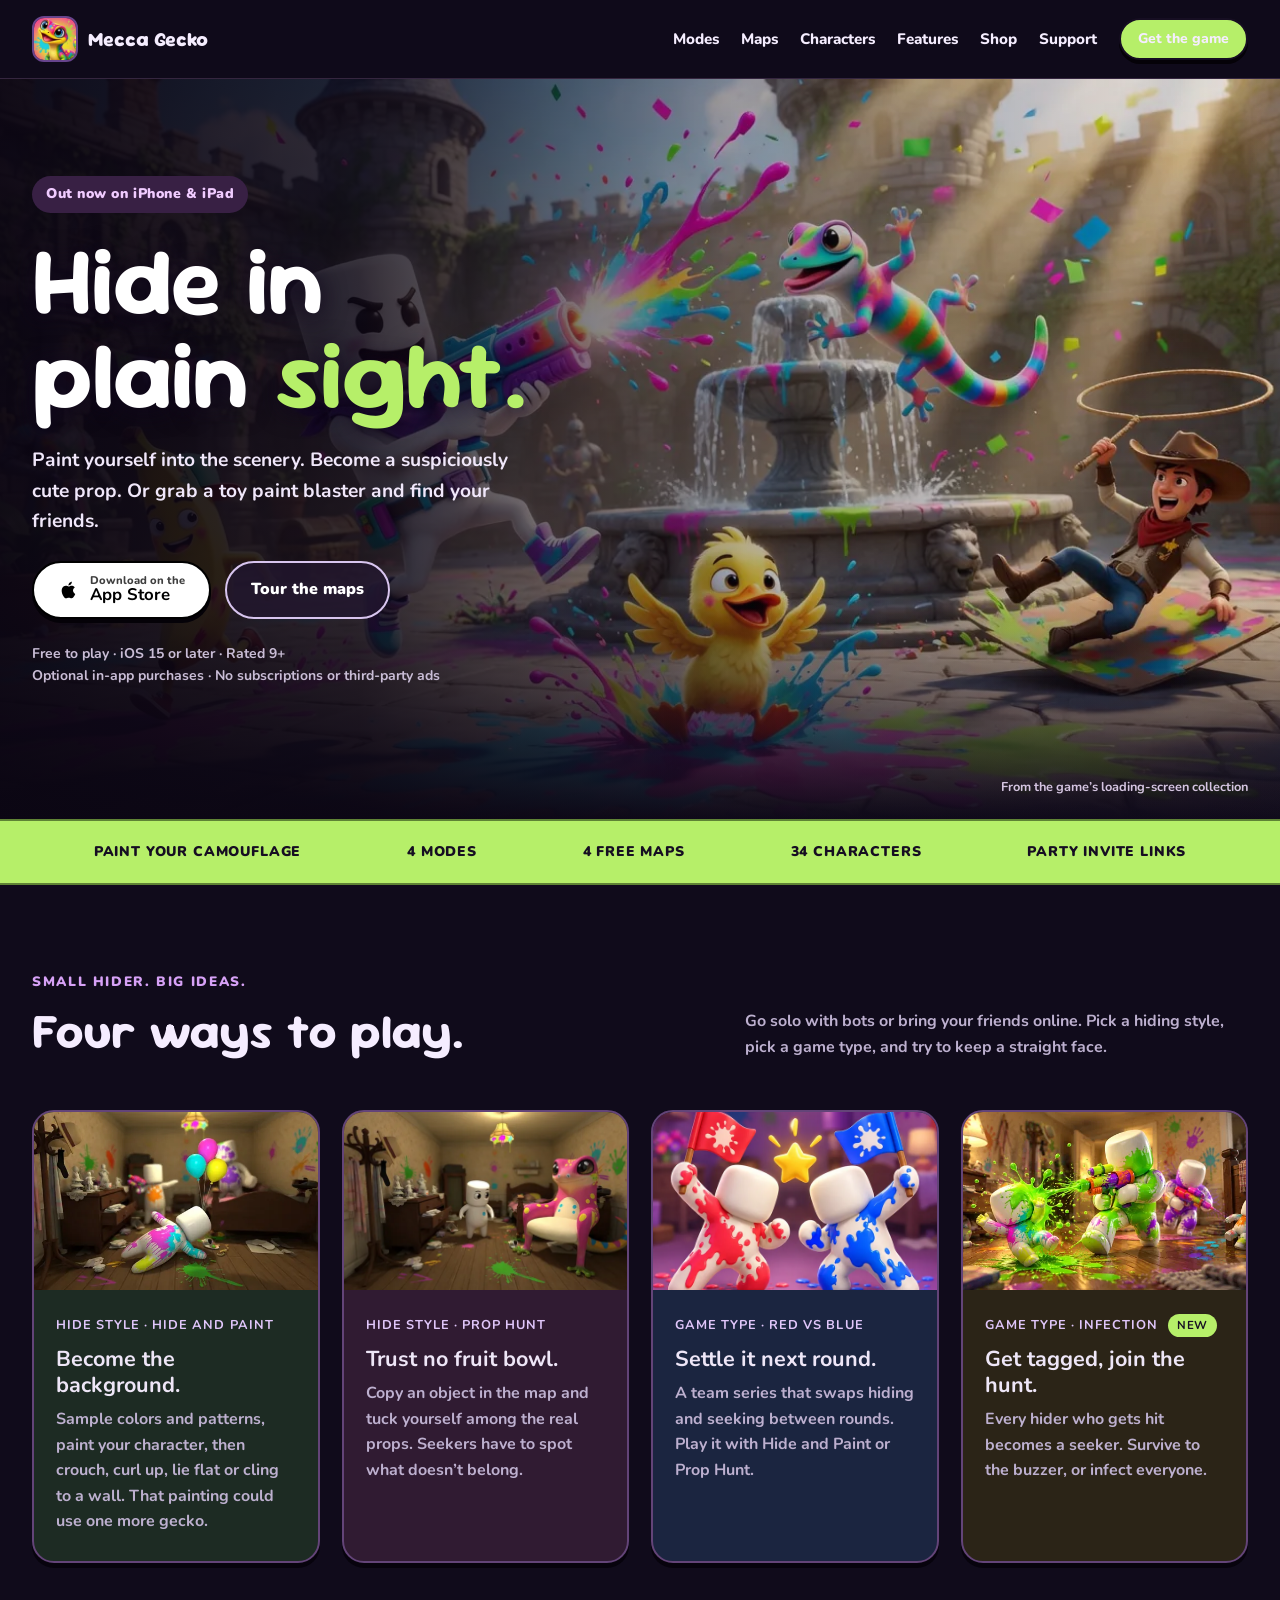
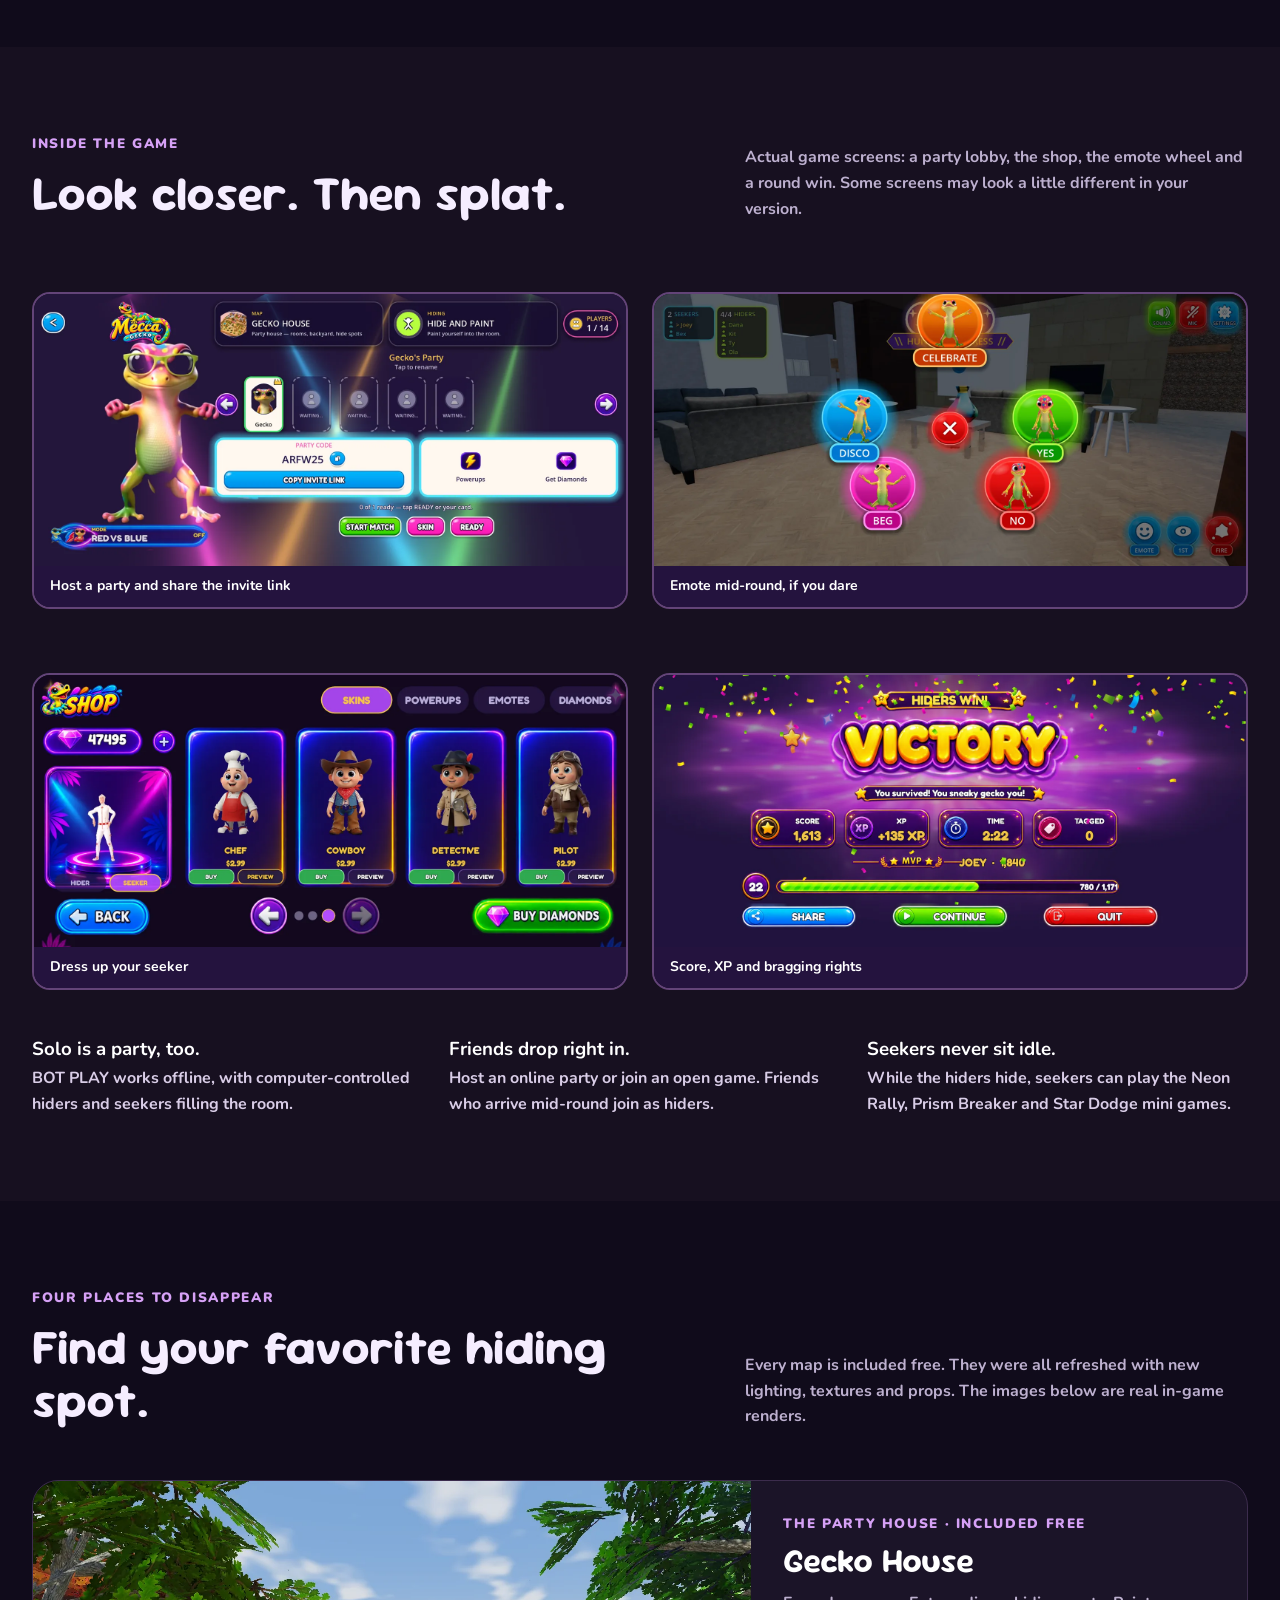
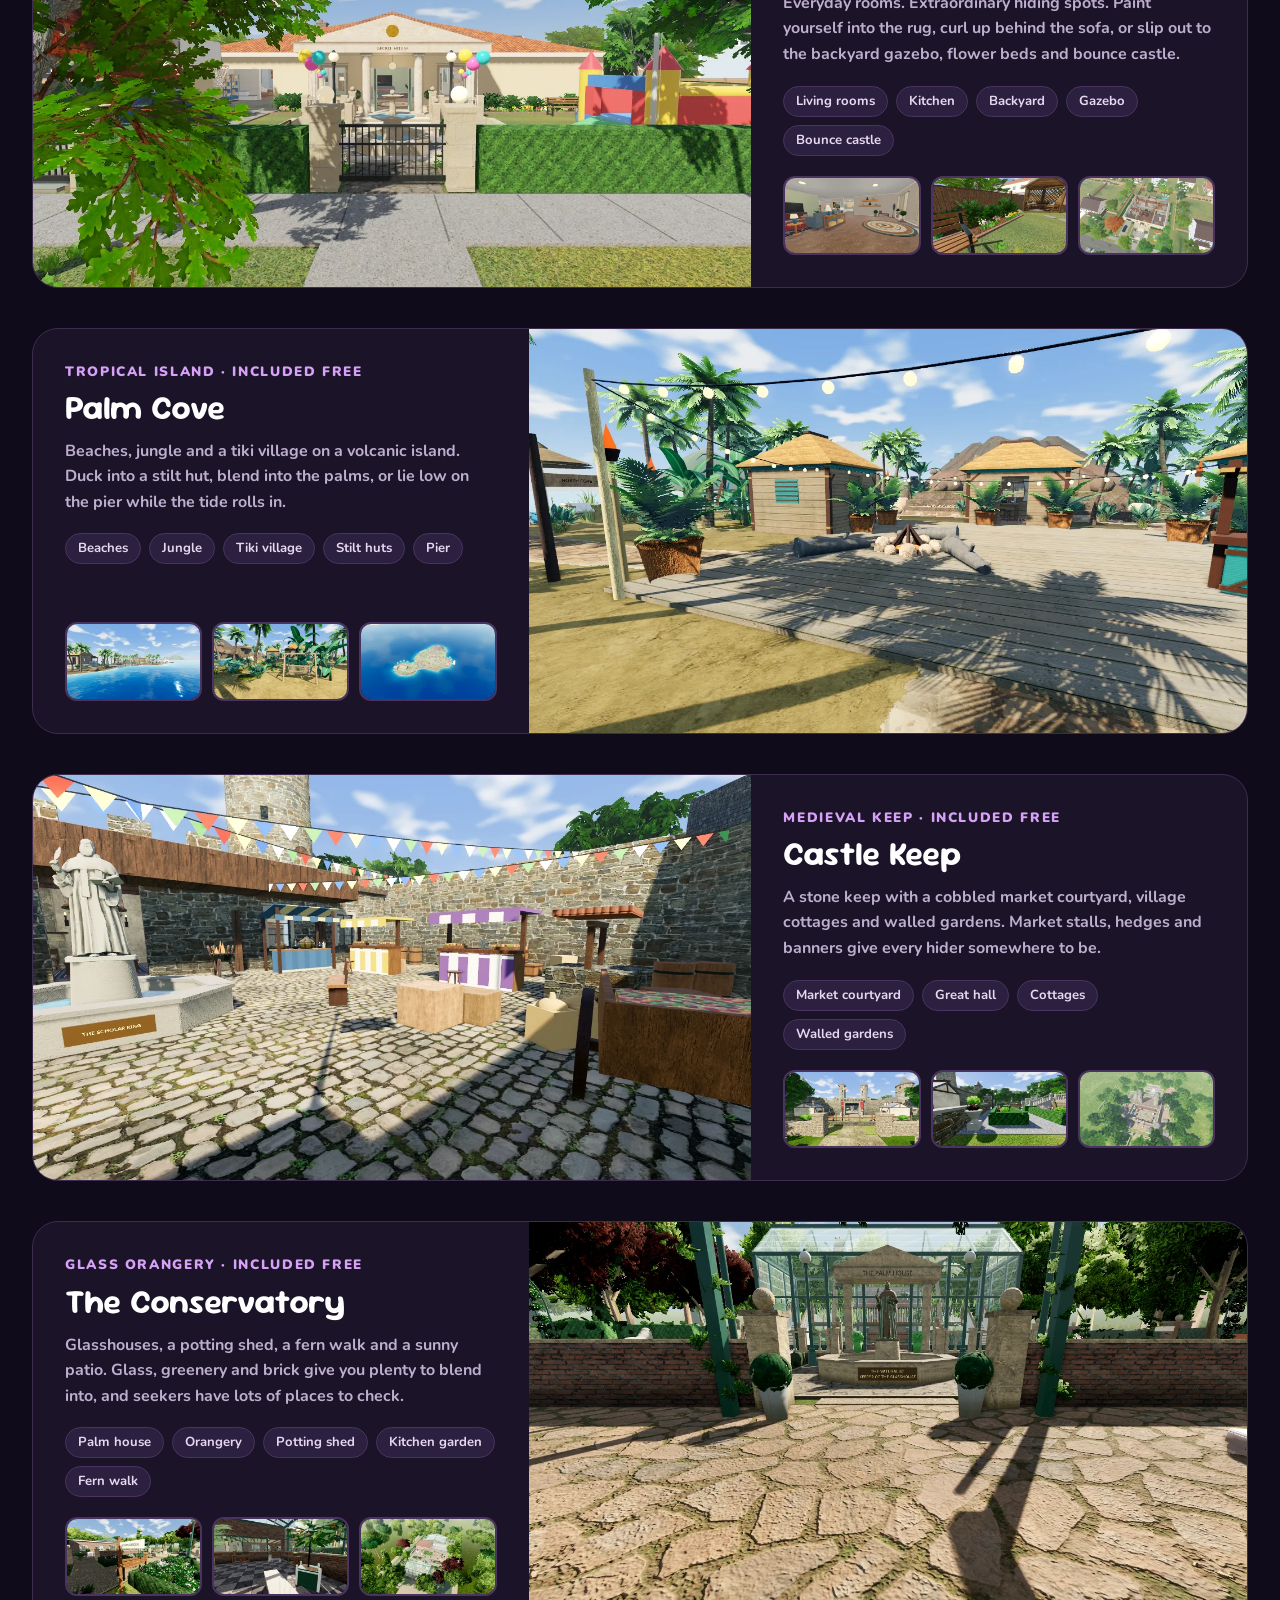
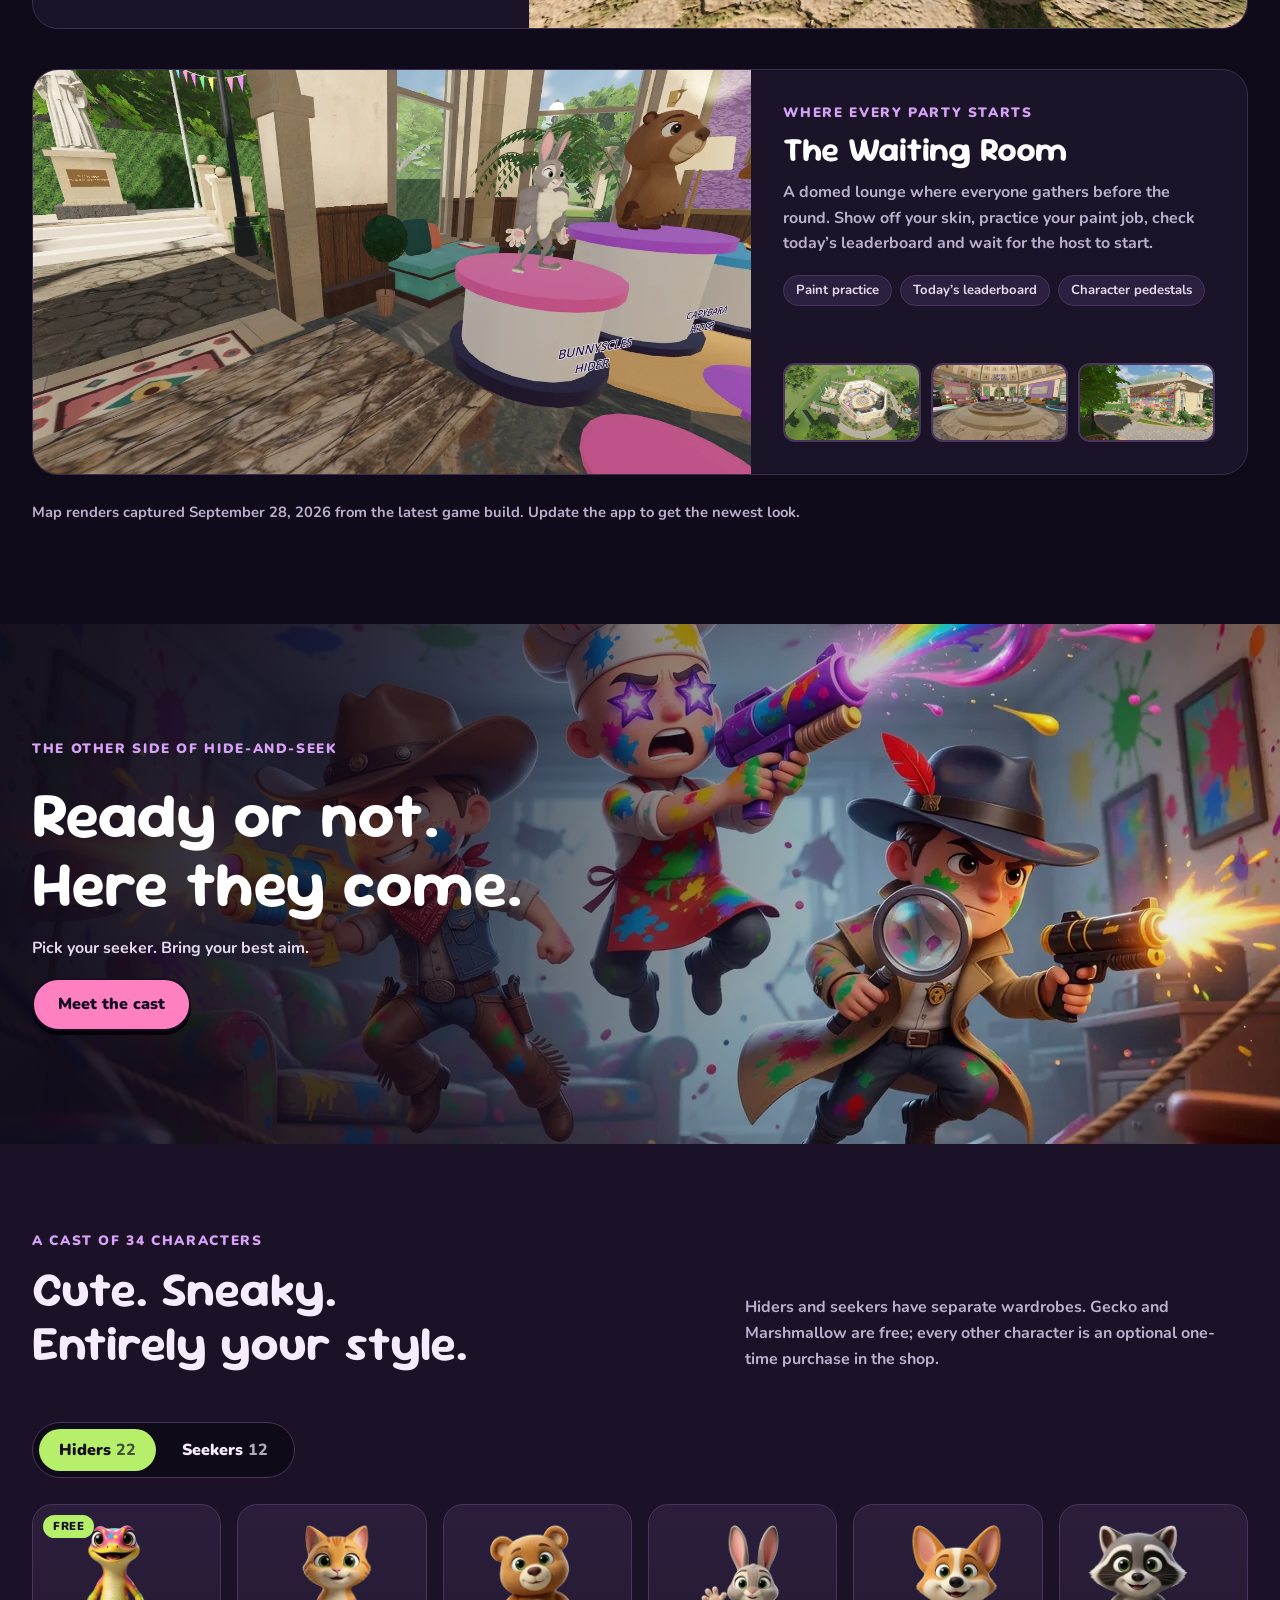
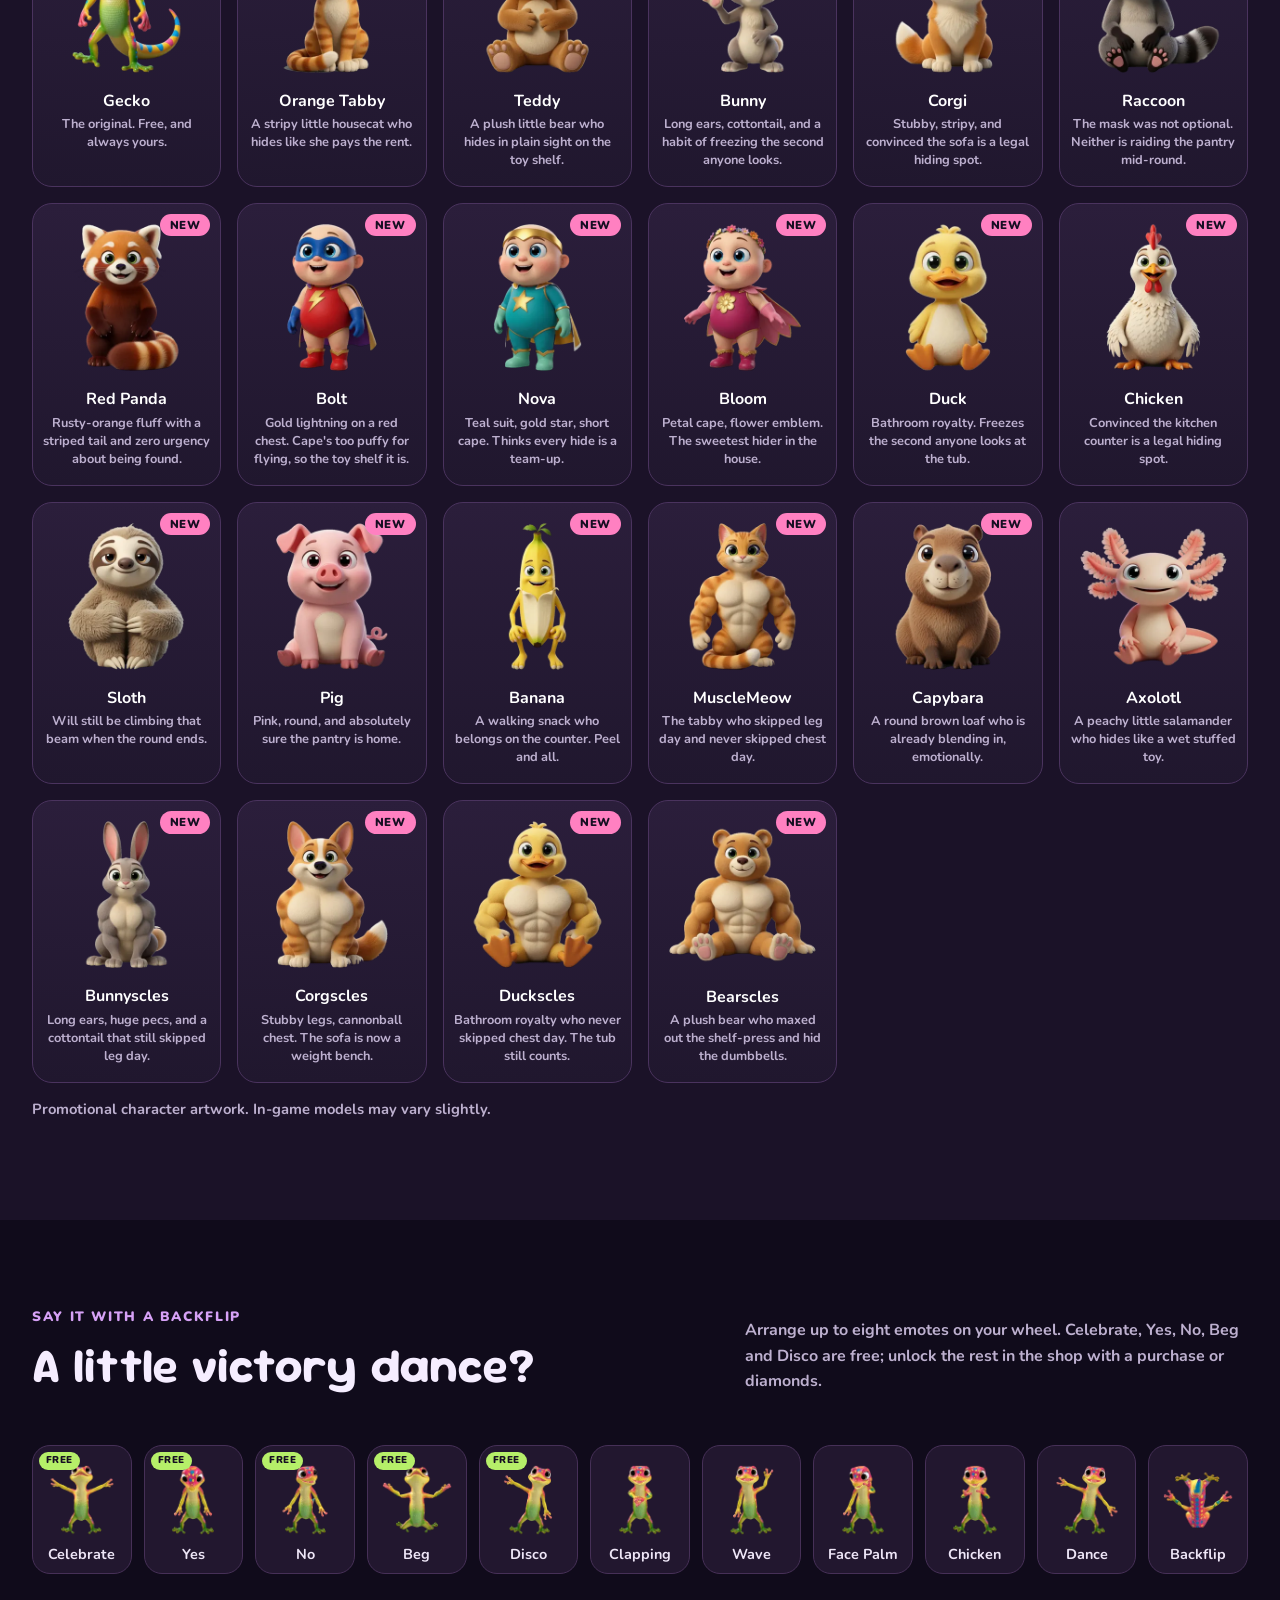
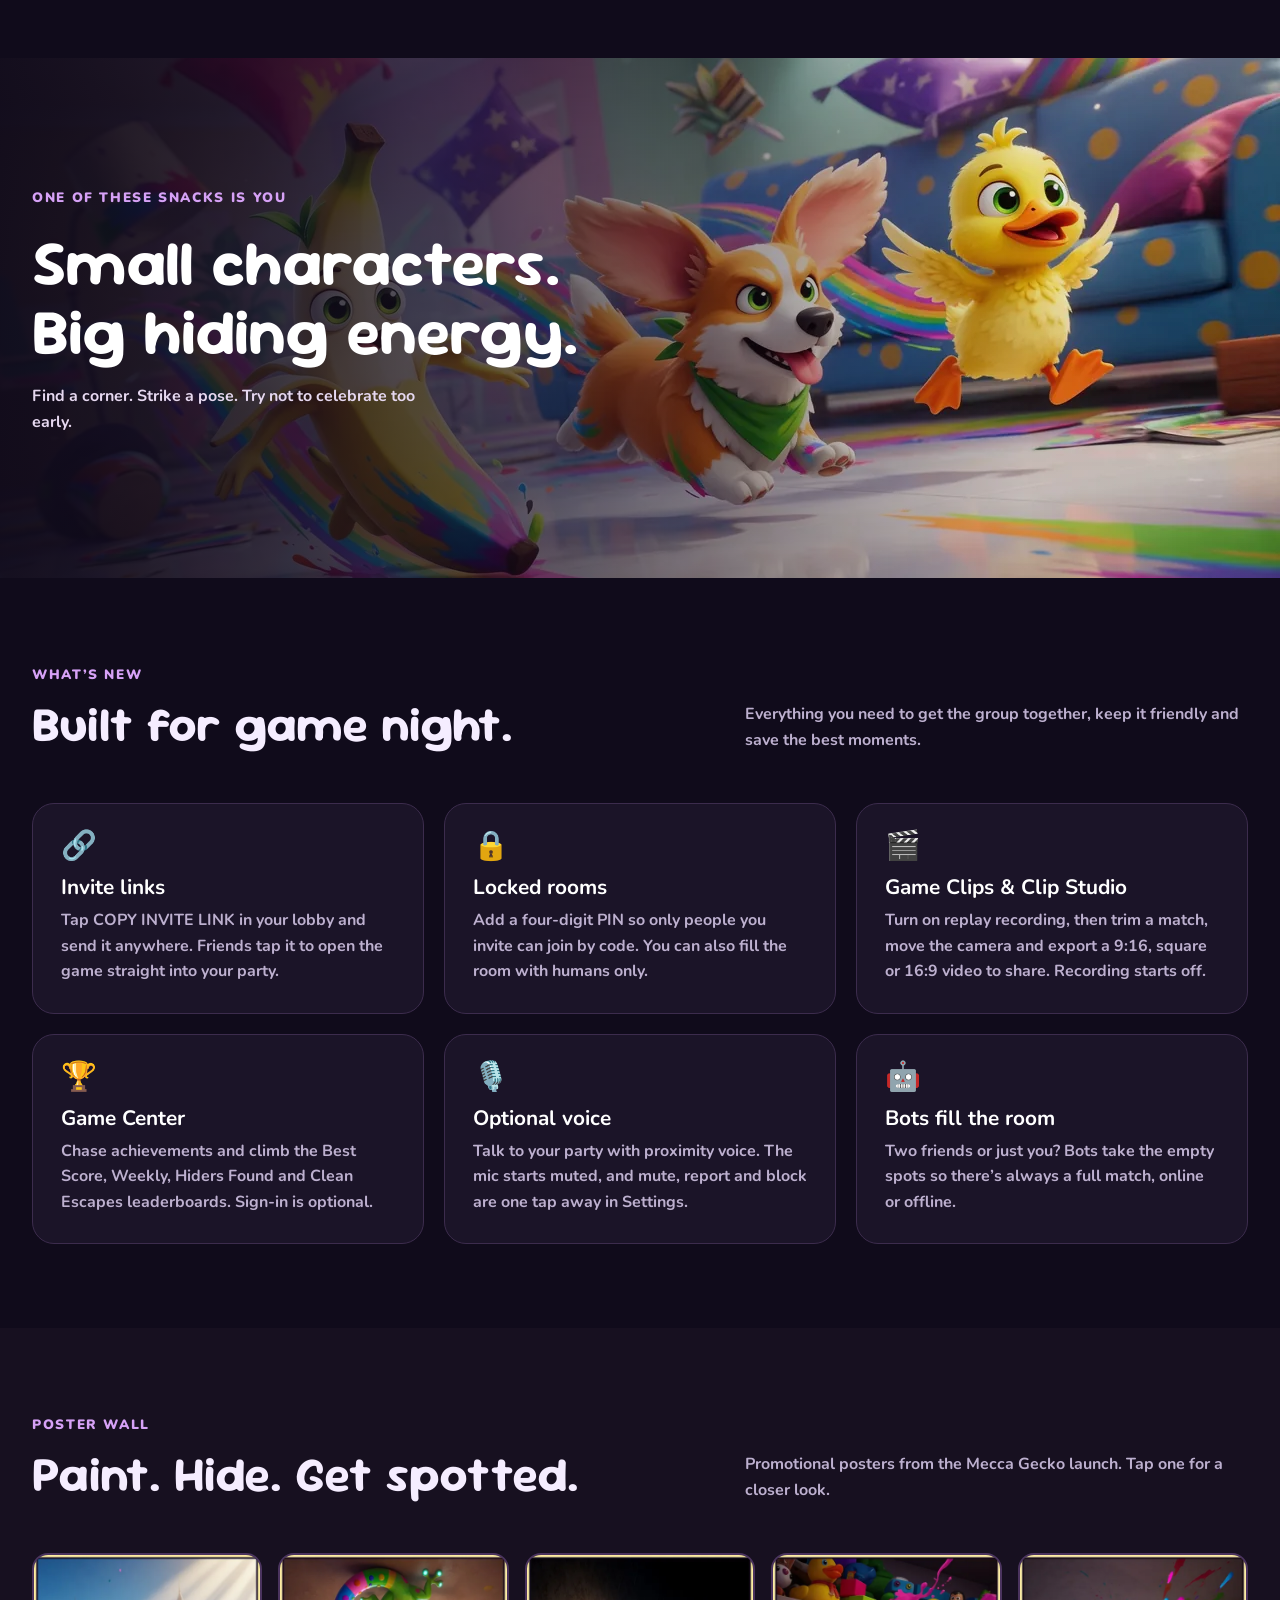
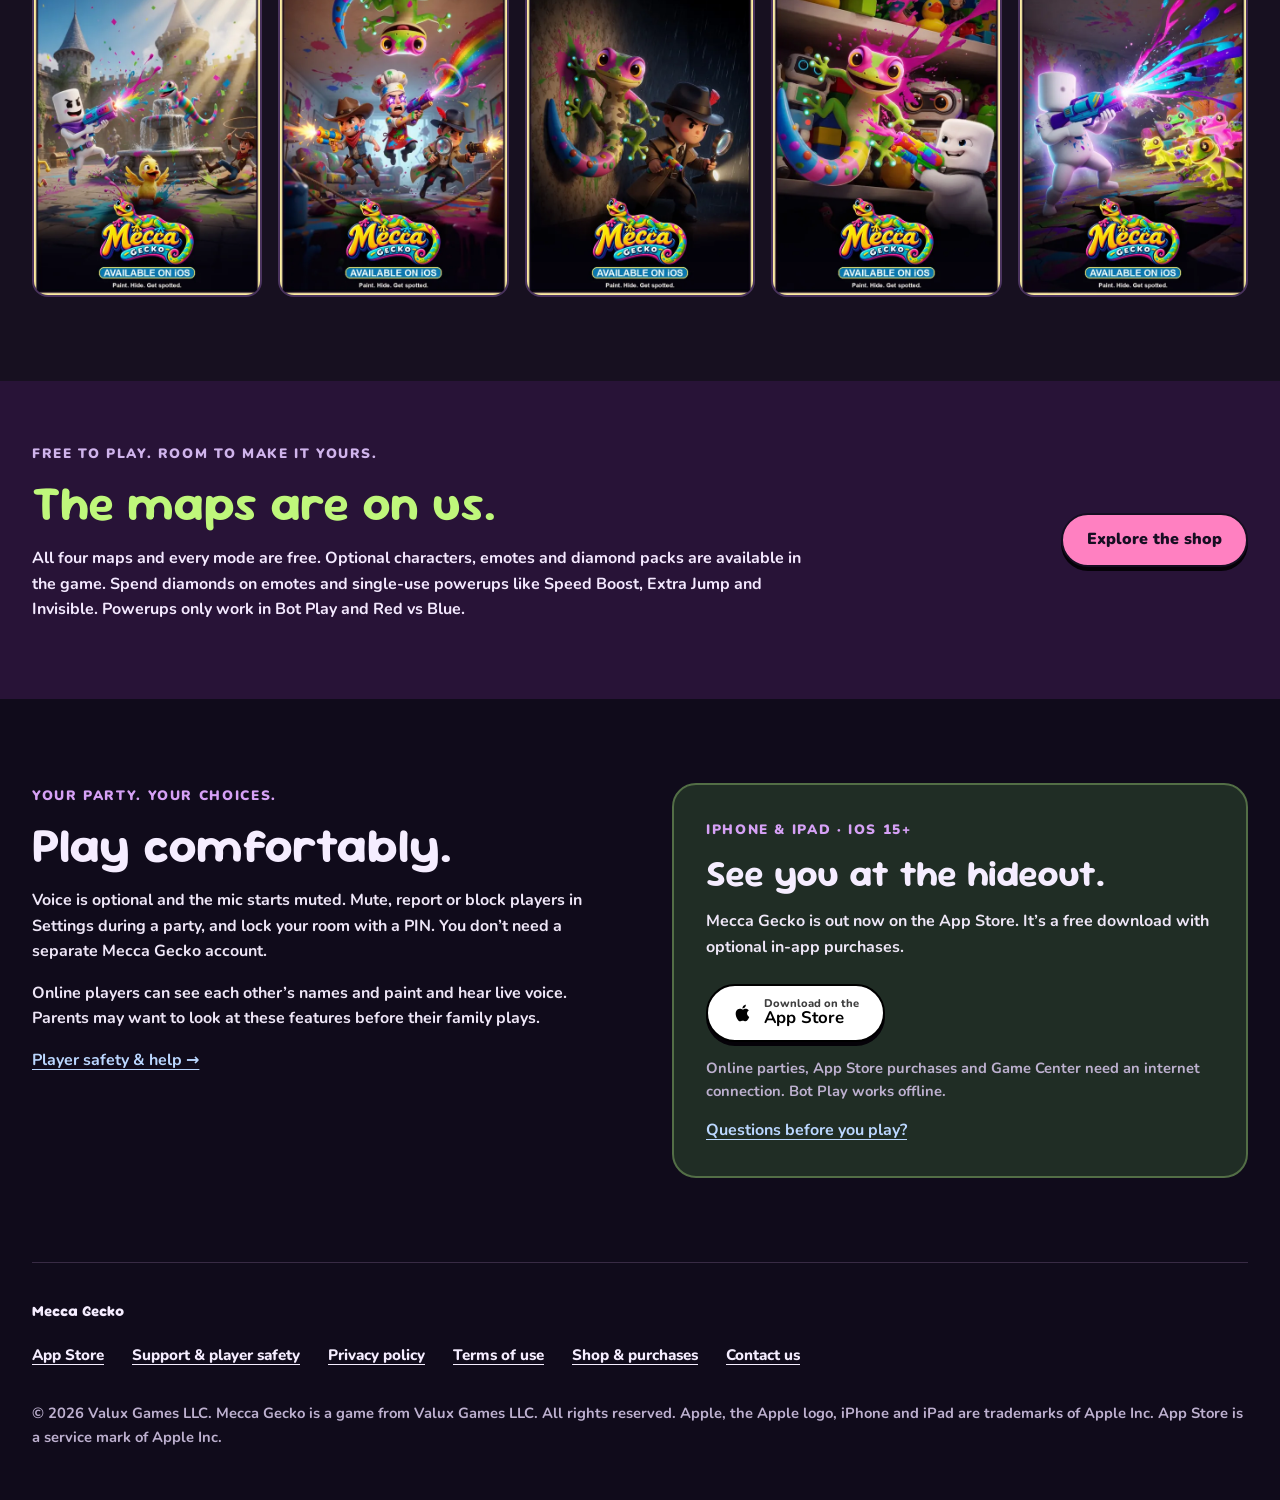
==== commit 3b231eb8: "Entity update: Valux Games LLC, Hargett business address, support@valuxgames.com Terms, privacy, sup" ====
--- a/index.html
+++ b/index.html
@@ -148,7 +148,7 @@
 </main>
 
 <footer class="wrap footer"><a class="brand" href="./">Mecca Gecko</a>
-<nav aria-label="Footer"><a href="https://apps.apple.com/us/app/mecca-gecko/id6801449754">App Store</a><a href="support.html">Support &amp; player safety</a><a href="privacy.html">Privacy policy</a><a href="terms.html">Terms of use</a><a href="upgrade.html">Shop &amp; purchases</a><a href="mailto:joseph@codecreations.net">Contact us</a></nav>
-<p class="muted">© 2026 Mecca Gecko. All rights reserved. Apple, the Apple logo, iPhone and iPad are trademarks of Apple Inc. App Store is a service mark of Apple Inc.</p></footer>
+<nav aria-label="Footer"><a href="https://apps.apple.com/us/app/mecca-gecko/id6801449754">App Store</a><a href="support.html">Support &amp; player safety</a><a href="privacy.html">Privacy policy</a><a href="terms.html">Terms of use</a><a href="upgrade.html">Shop &amp; purchases</a><a href="mailto:support@valuxgames.com">Contact us</a></nav>
+<p class="muted">© 2026 Valux Games LLC. Mecca Gecko is a game from Valux Games LLC. All rights reserved. Apple, the Apple logo, iPhone and iPad are trademarks of Apple Inc. App Store is a service mark of Apple Inc.</p></footer>
 <script src="js/site.js?v=20260928" defer></script>
 </body></html>
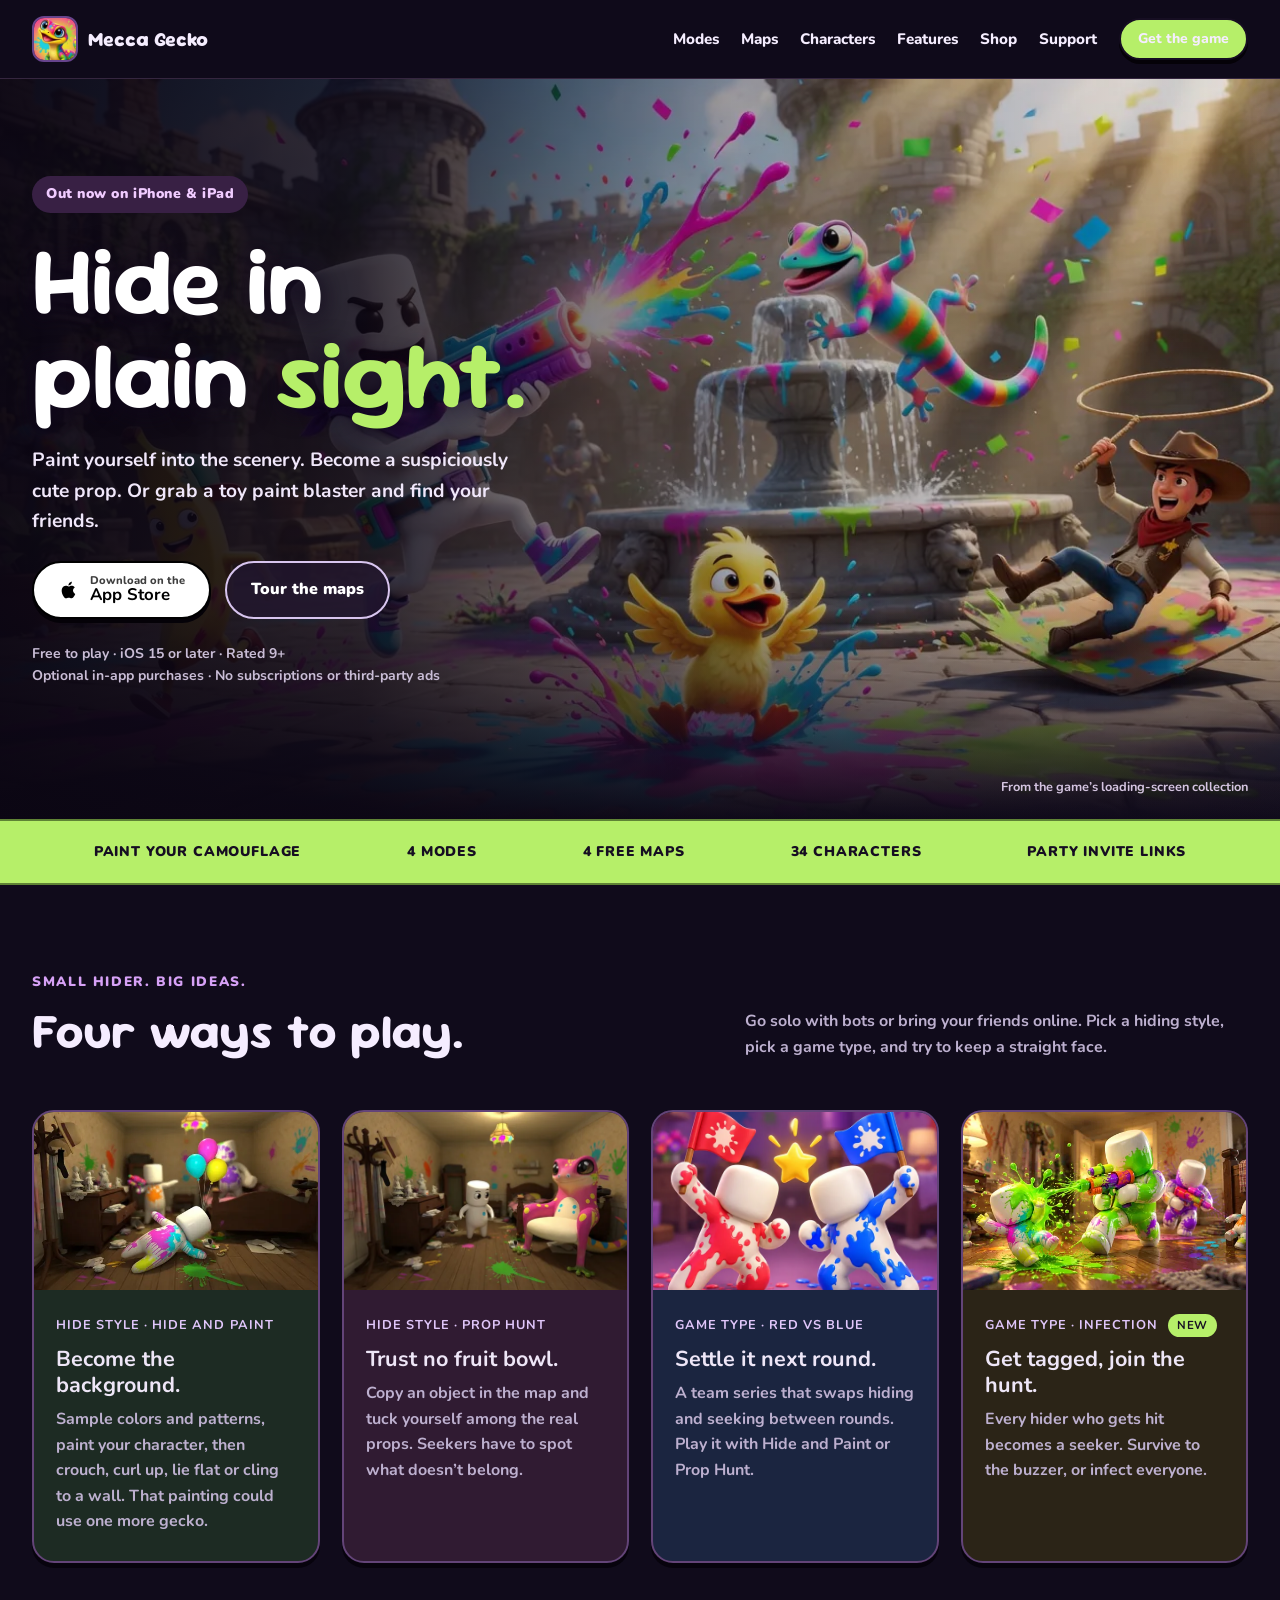
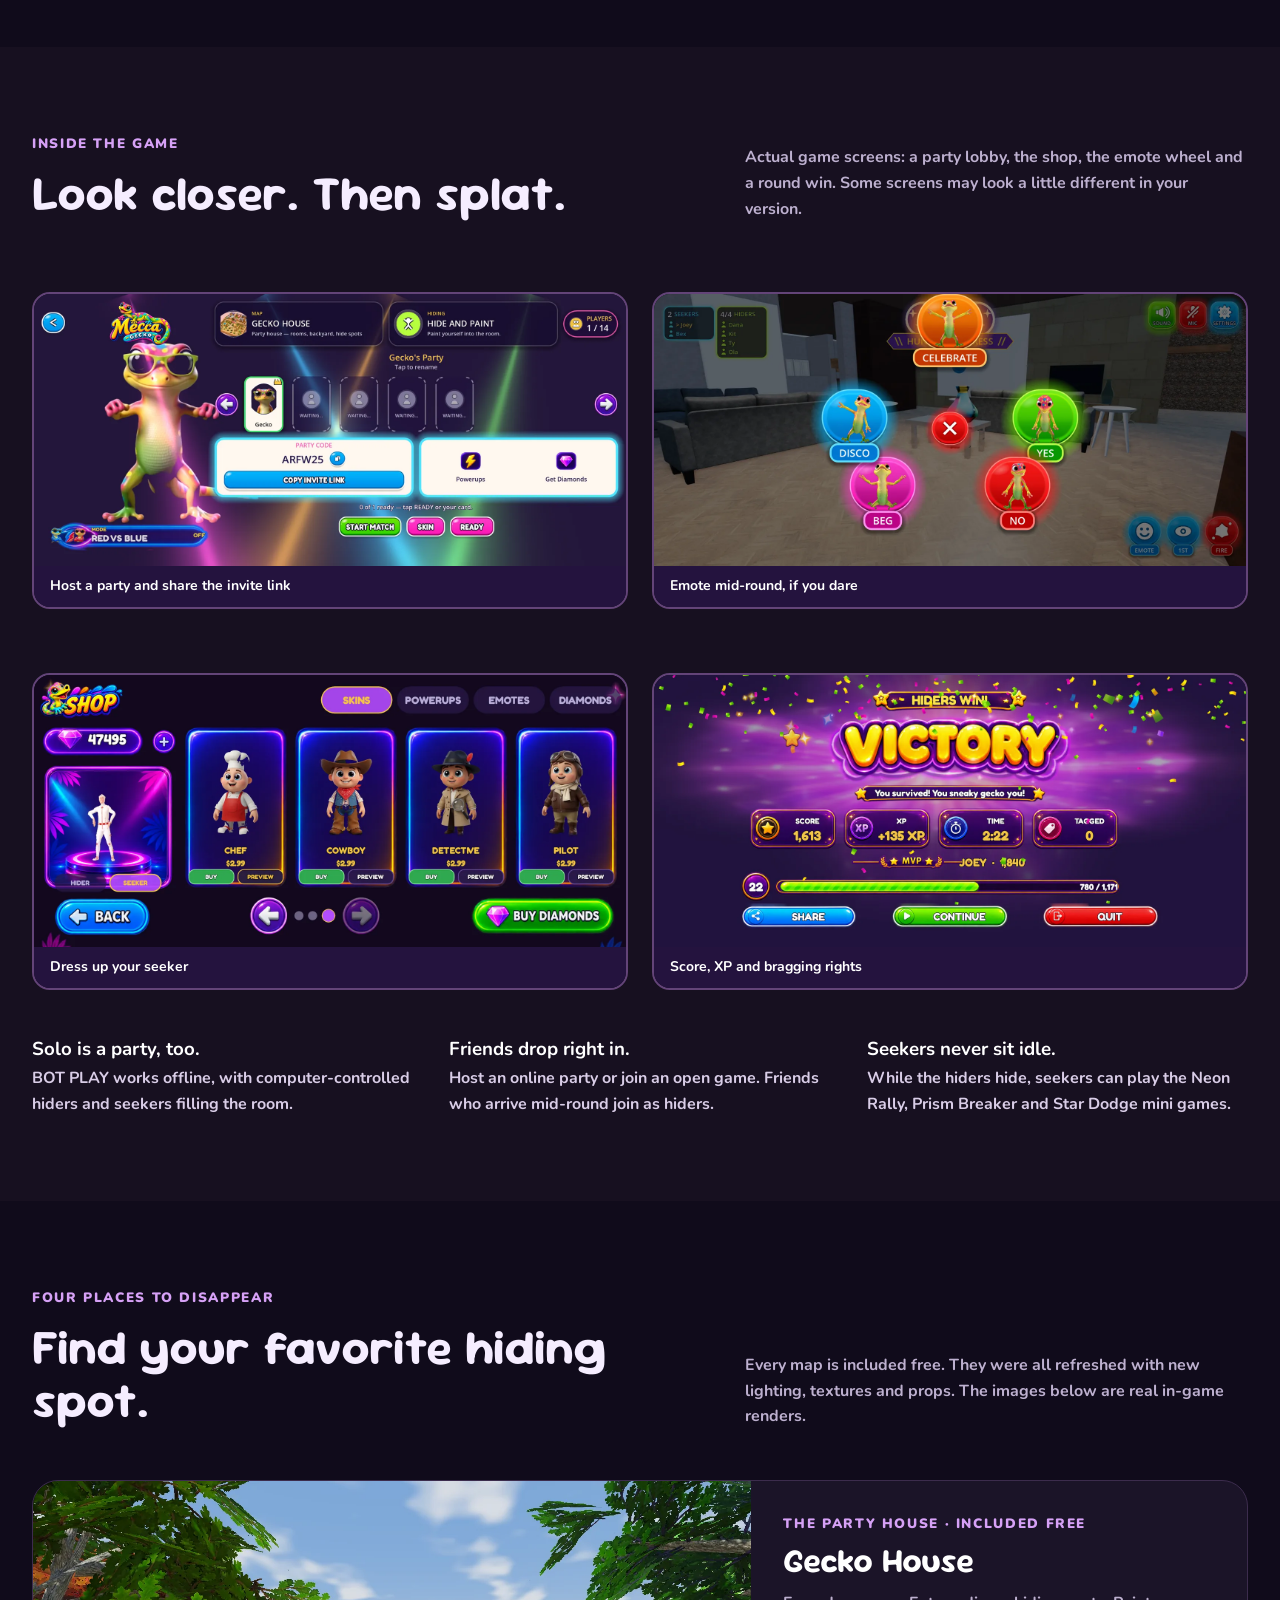
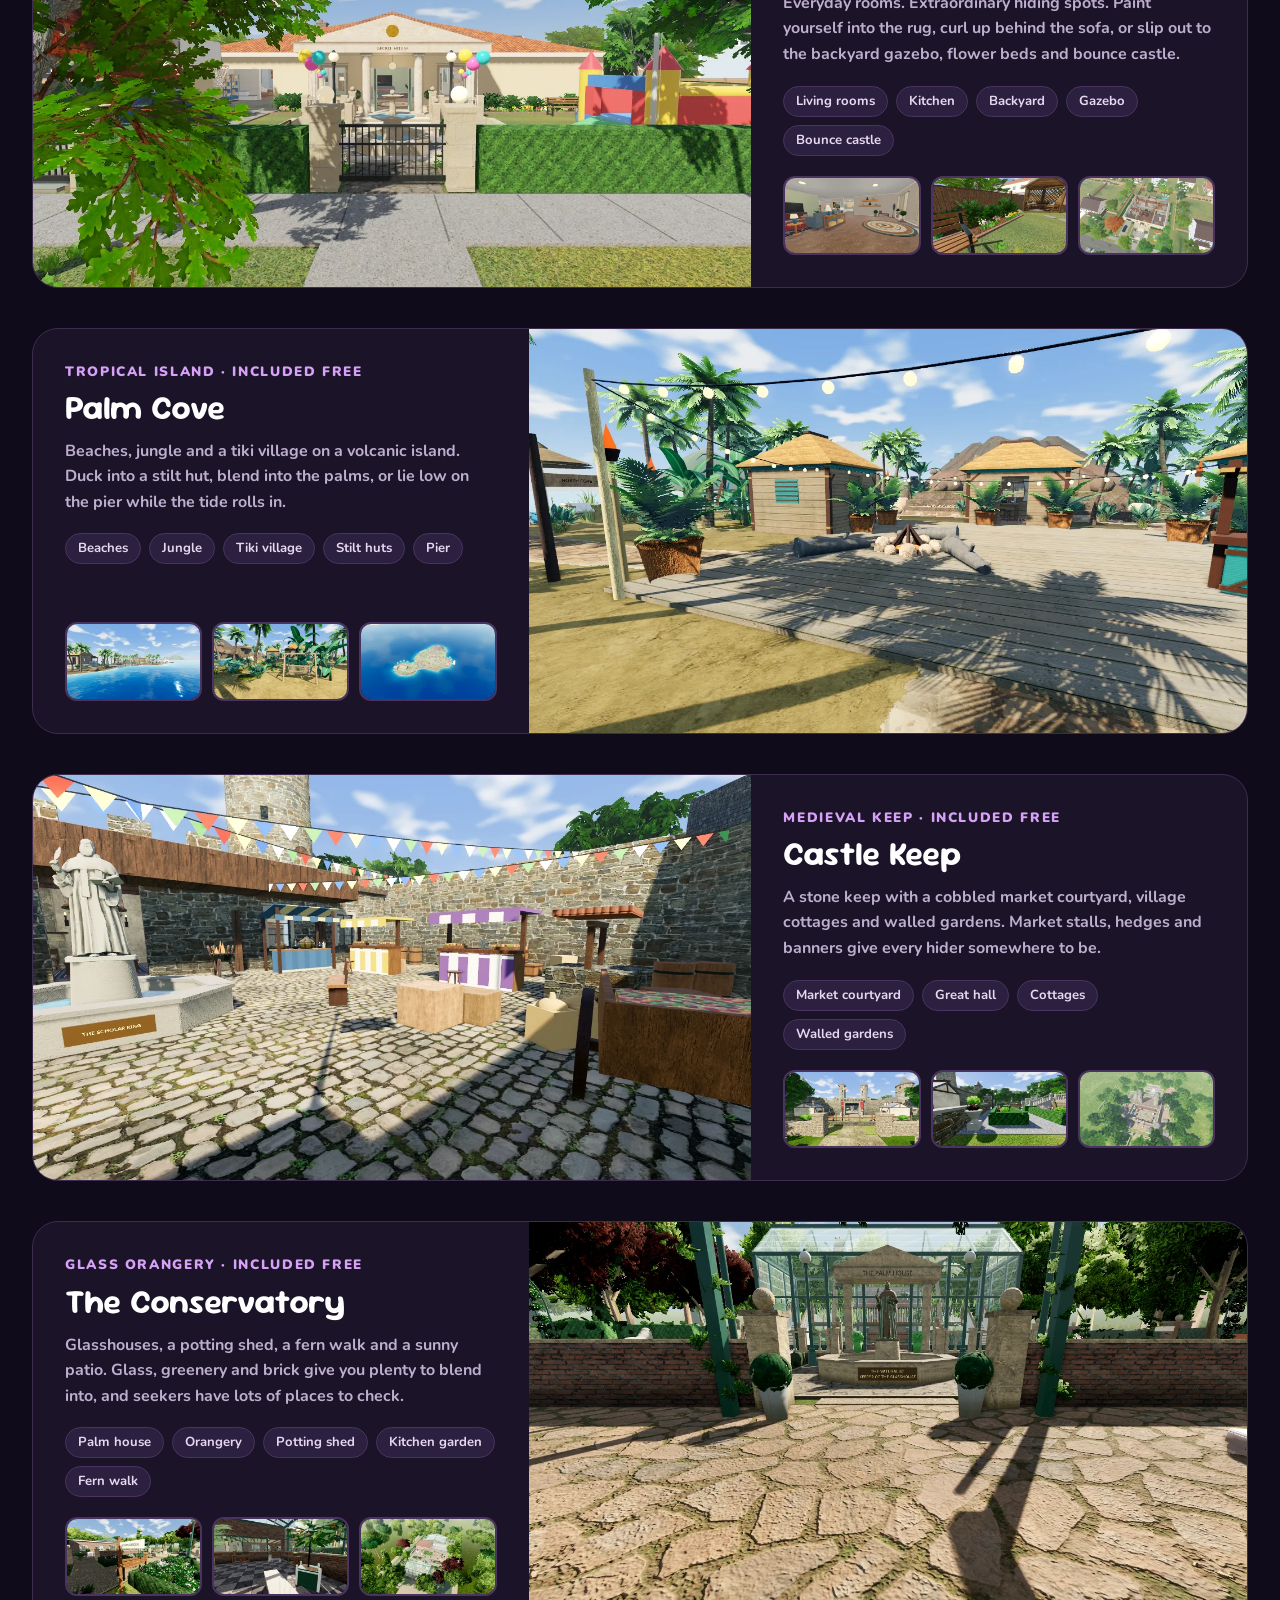
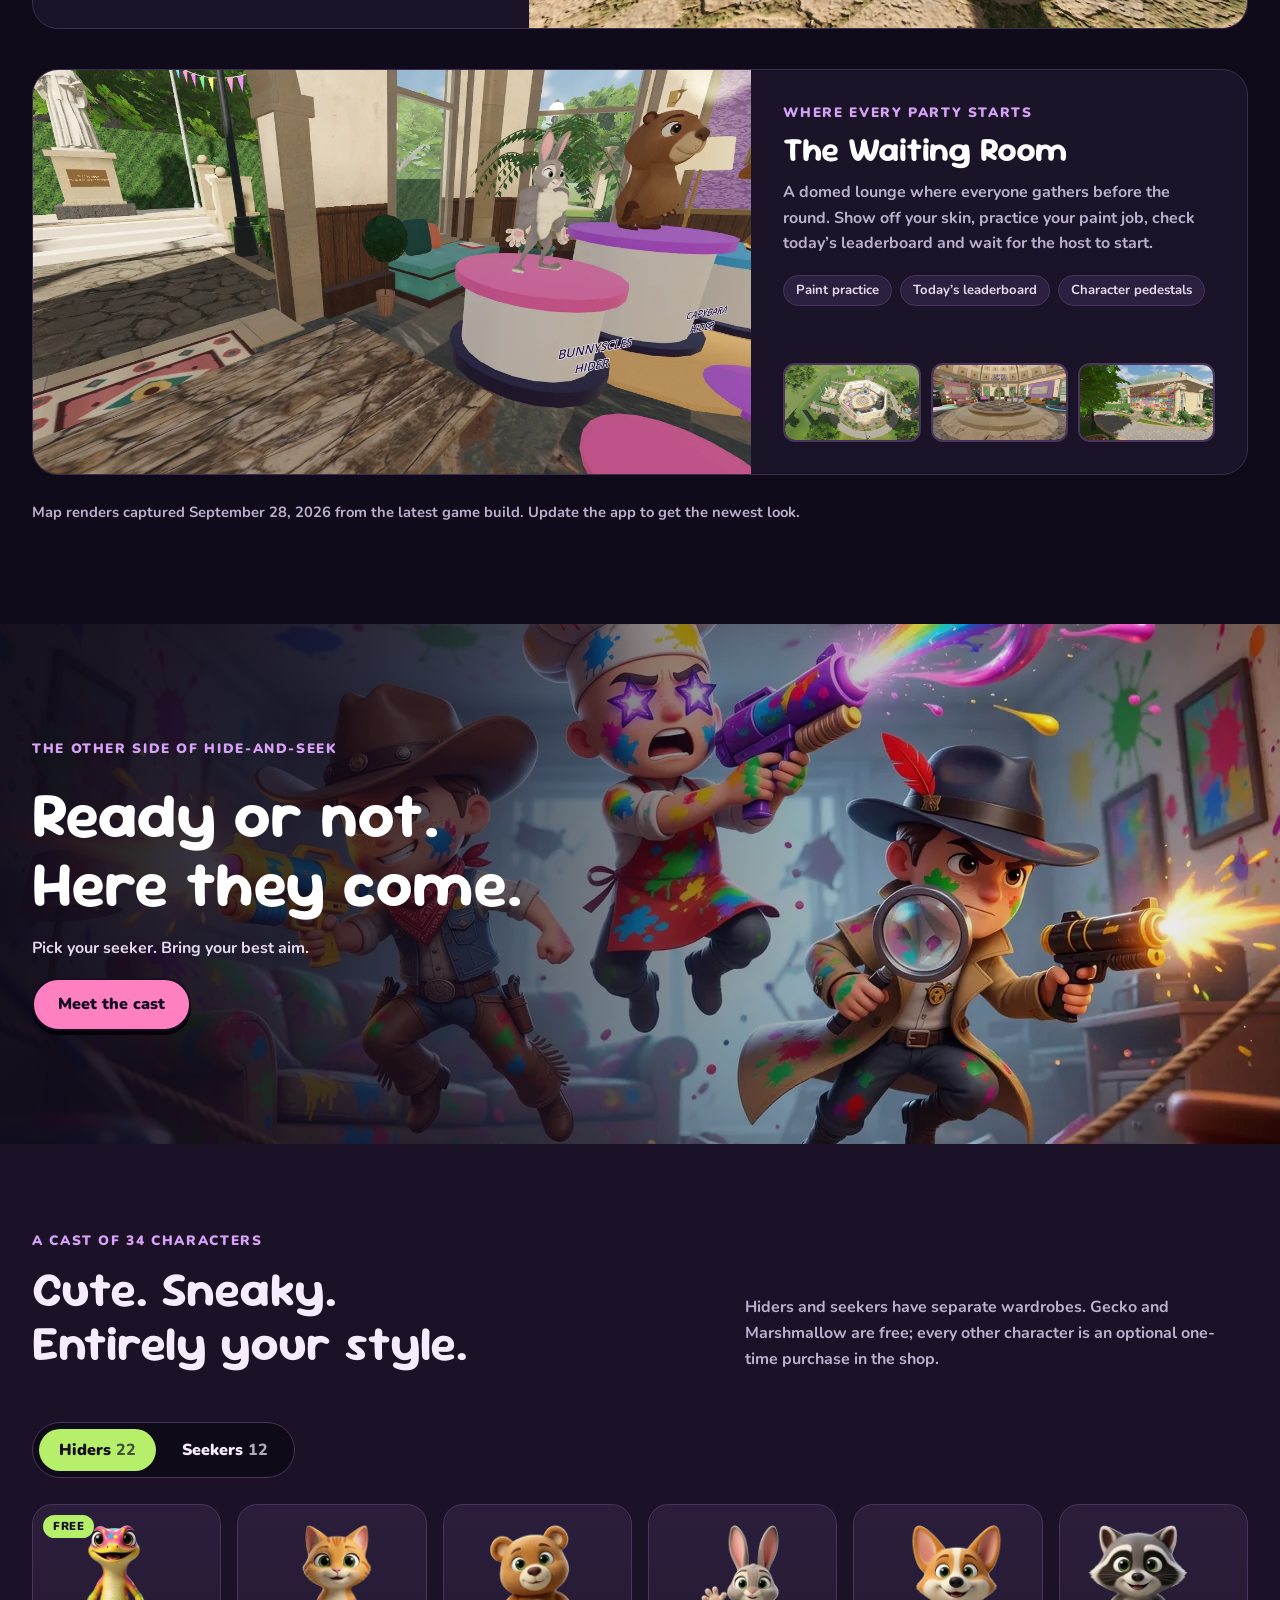
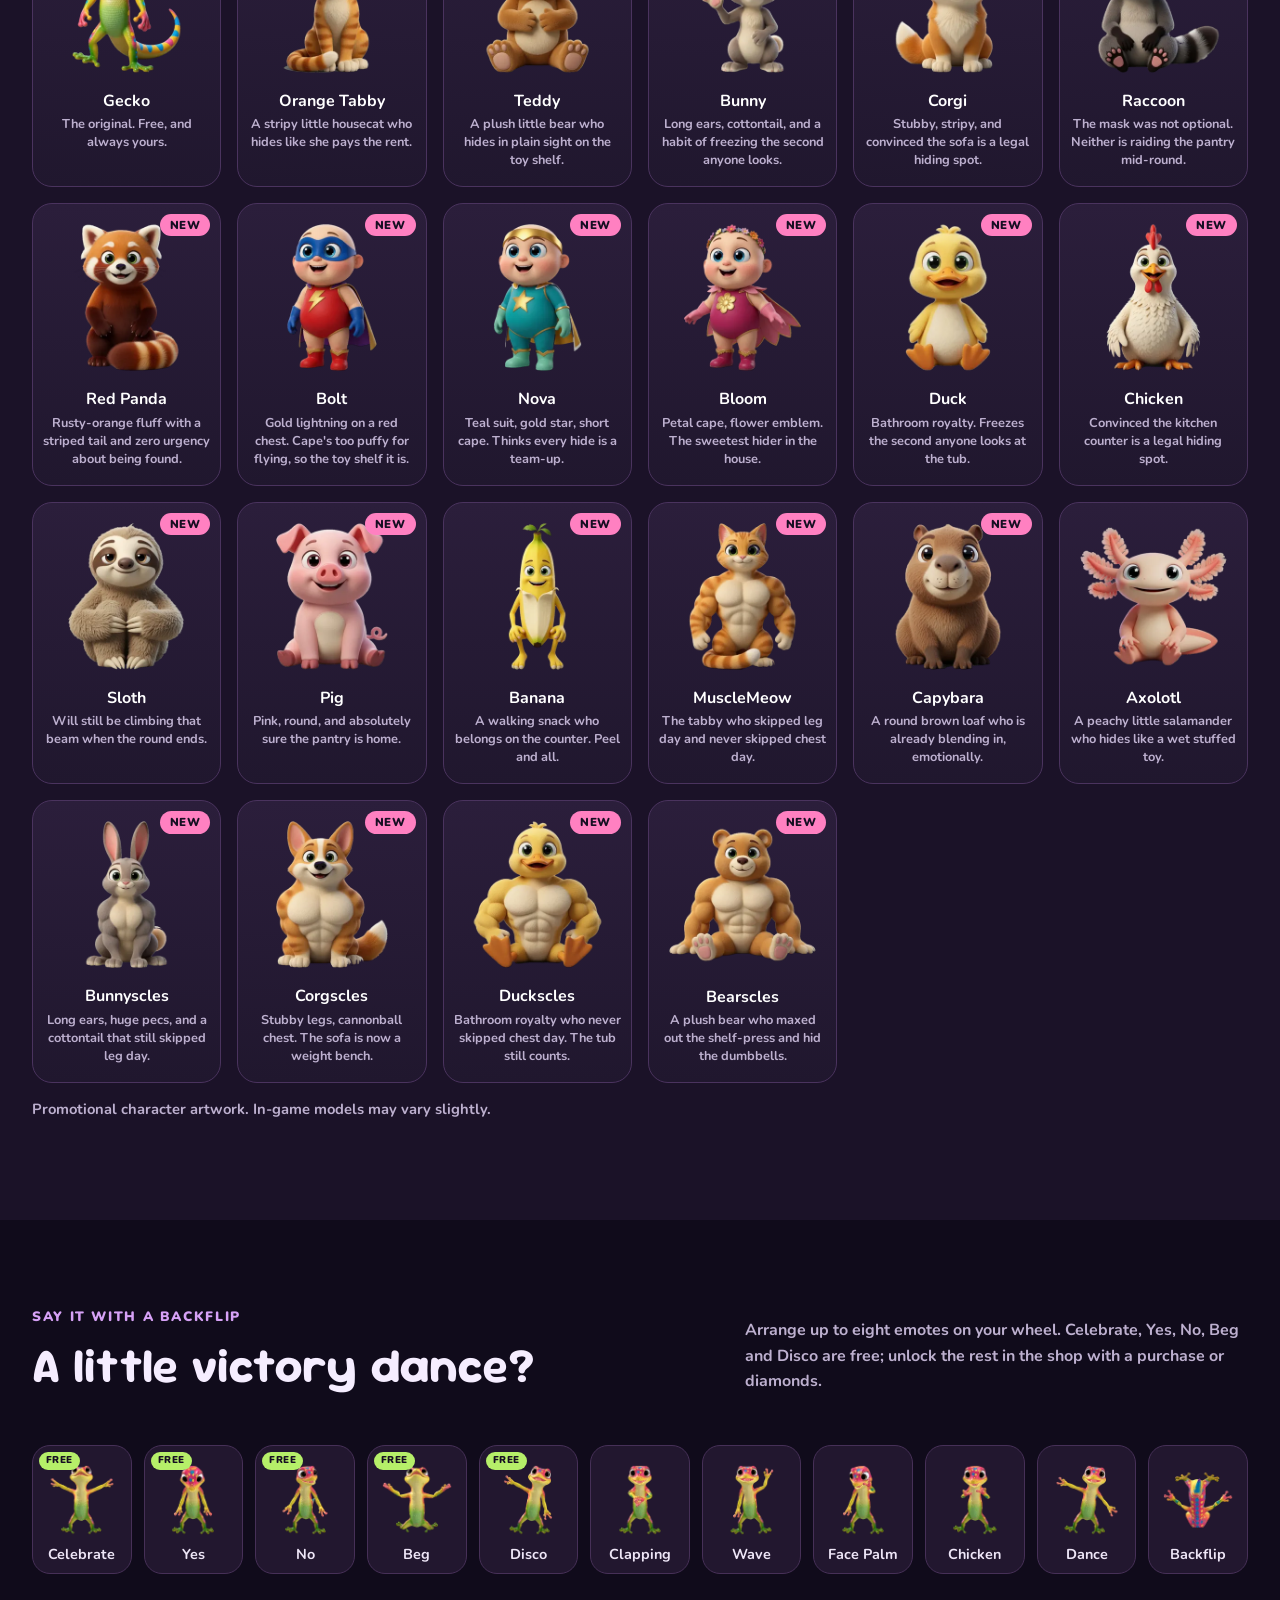
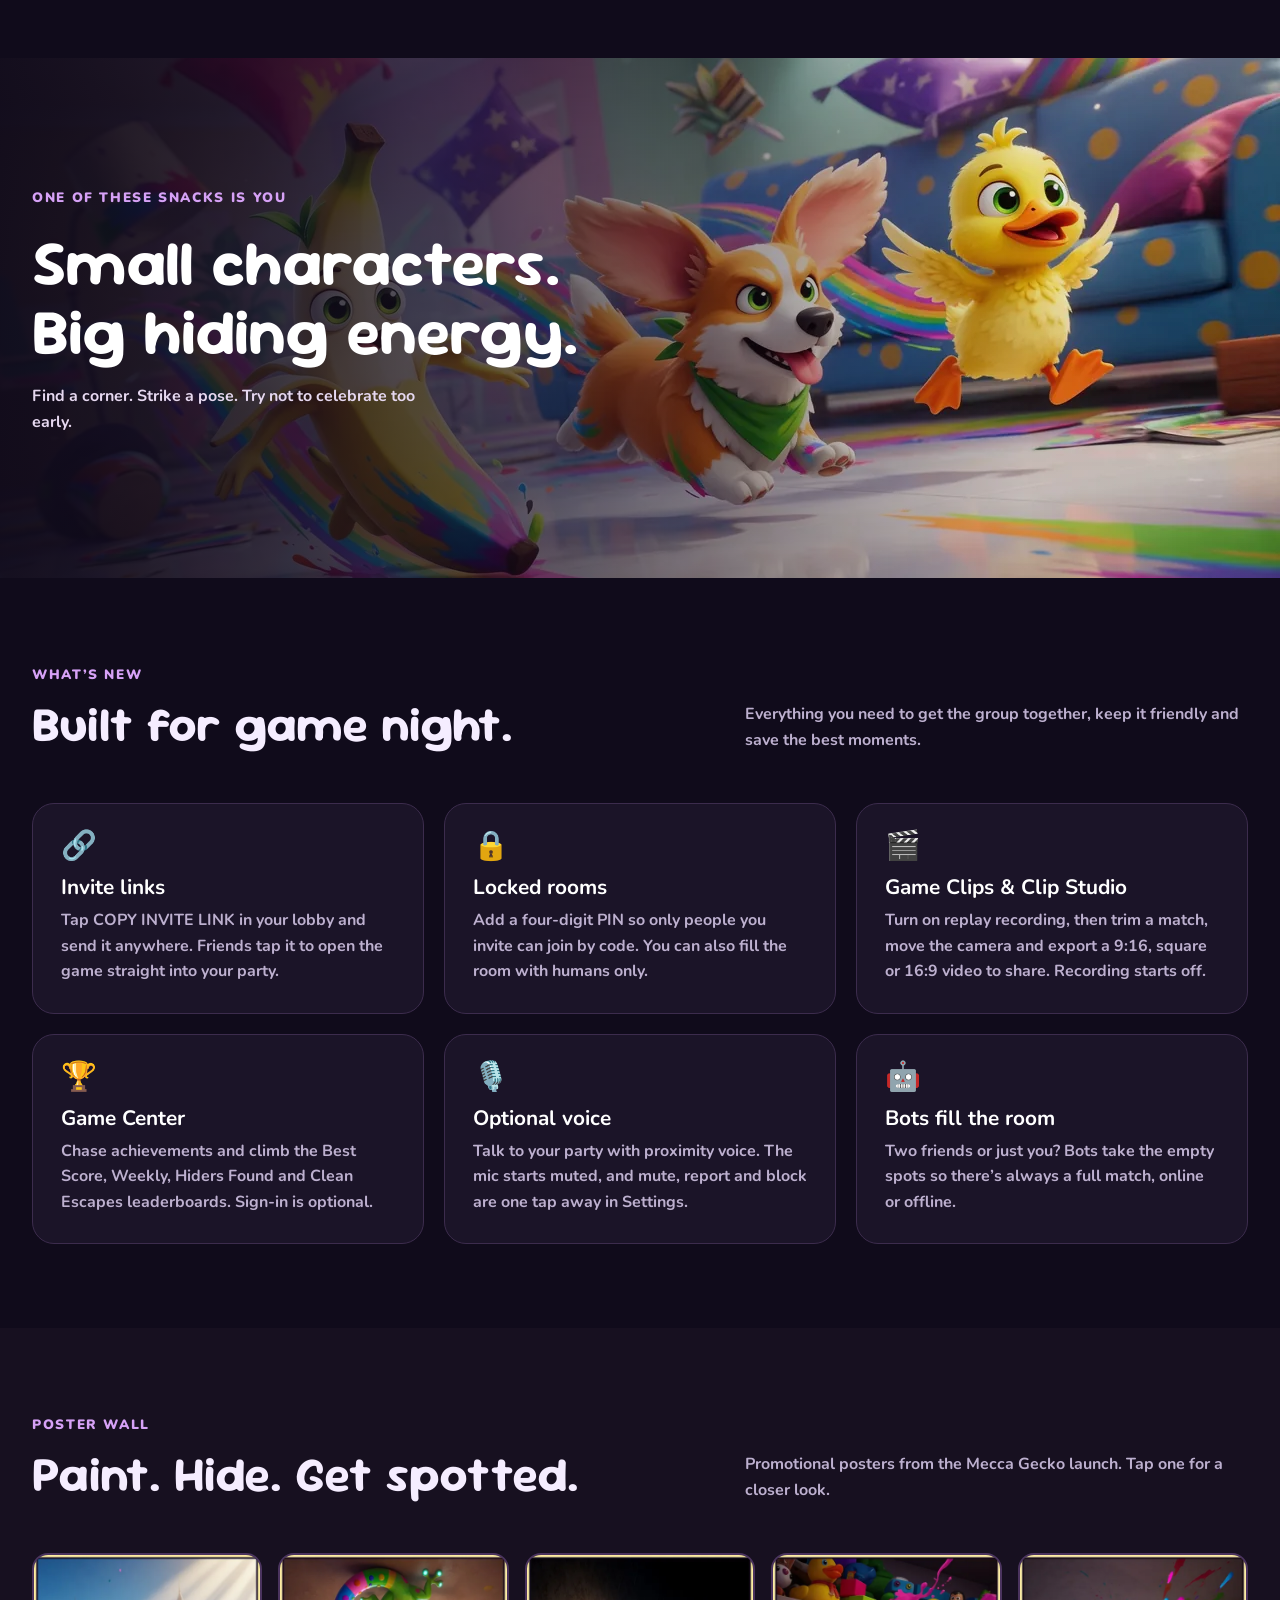
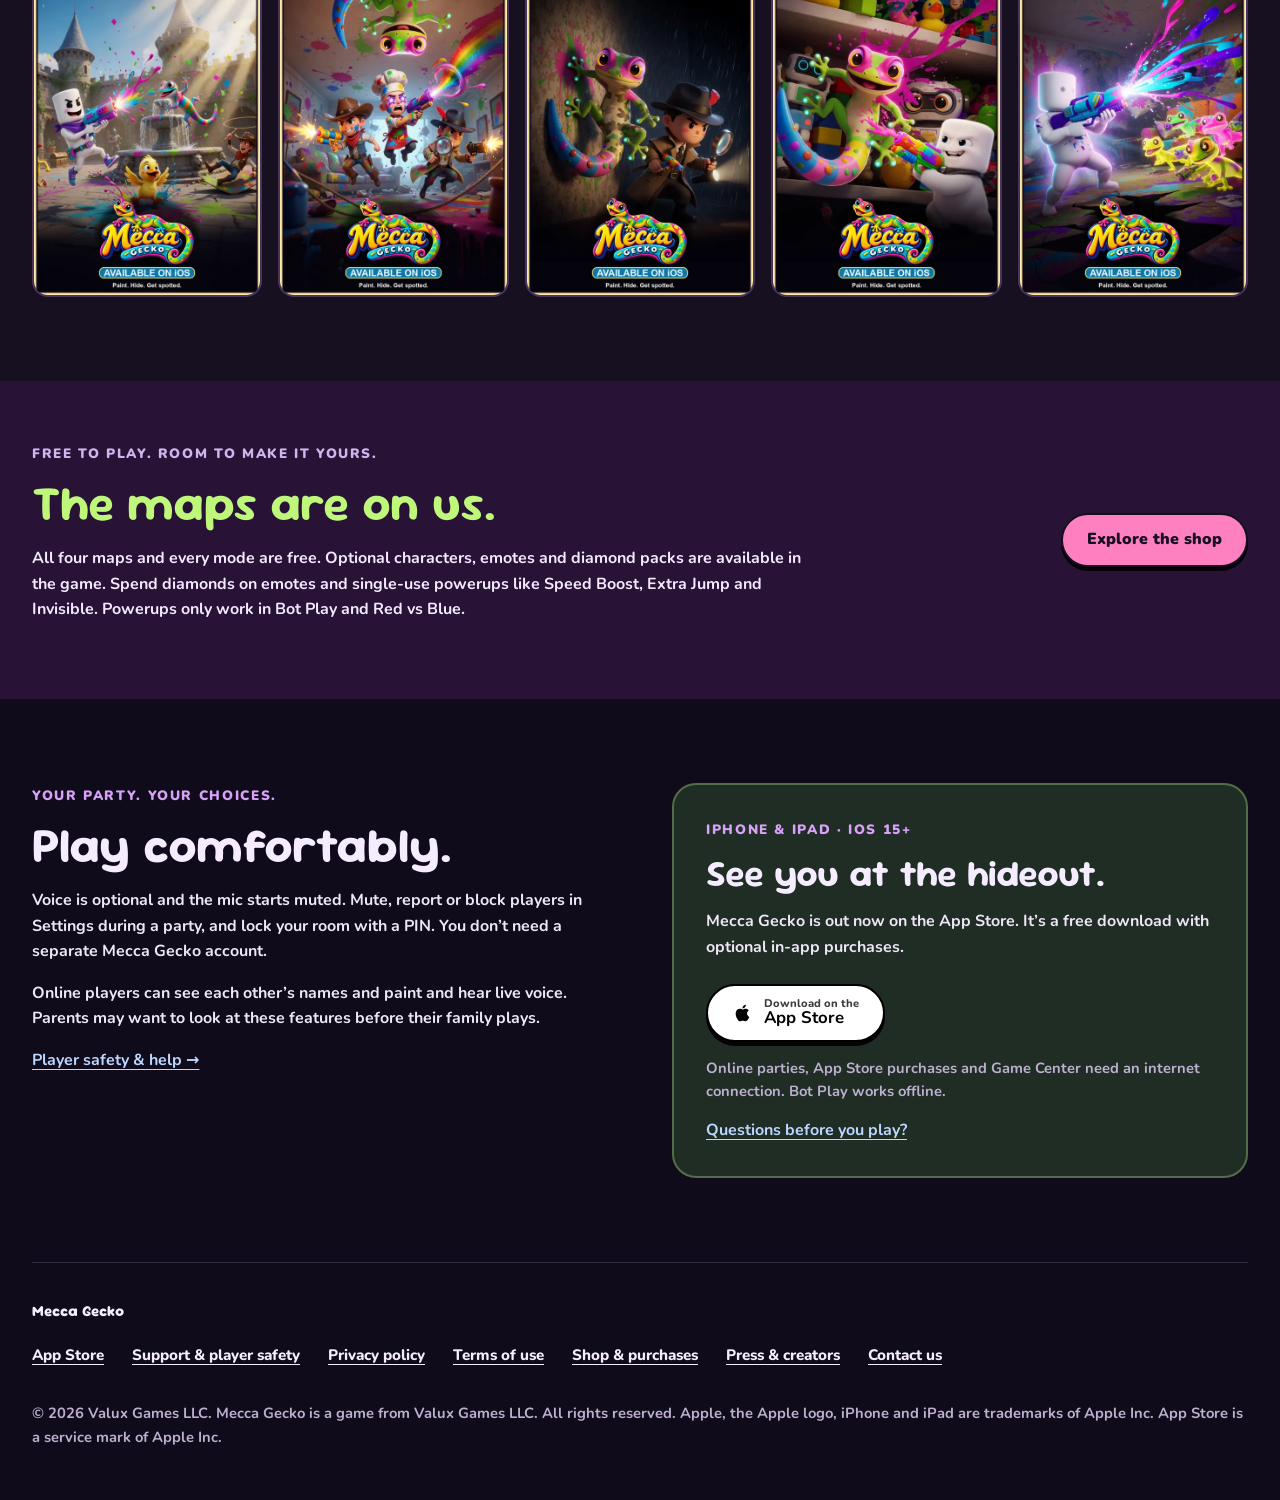
==== commit 260ecce8: "Add the press and creator kit page (/press/) Fact sheet (iOS + Google Play, 9+ / Everyone 10+, 7 map" ====
--- a/index.html
+++ b/index.html
@@ -2,6 +2,16 @@
 <html lang="en">
 <head>
   <meta charset="utf-8"/>
+  <meta name="google-site-verification" content="dJ3i-flz5ux2yzqHqBS-MKNkENhbJY1zXfoI9Wsrup0"/>
+  <!-- Google tag (gtag.js) -->
+  <script async src="https://www.googletagmanager.com/gtag/js?id=G-GZG6MN24PH"></script>
+  <script>
+    window.dataLayer = window.dataLayer || [];
+    function gtag(){dataLayer.push(arguments);}
+    gtag('js', new Date());
+
+    gtag('config', 'G-GZG6MN24PH');
+  </script>
   <meta name="theme-color" content="#100b1b"/>
   <meta name="color-scheme" content="dark"/>
   <meta name="viewport" content="width=device-width, initial-scale=1"/>
@@ -148,7 +158,7 @@
 </main>
 
 <footer class="wrap footer"><a class="brand" href="./">Mecca Gecko</a>
-<nav aria-label="Footer"><a href="https://apps.apple.com/us/app/mecca-gecko/id6801449754">App Store</a><a href="support.html">Support &amp; player safety</a><a href="privacy.html">Privacy policy</a><a href="terms.html">Terms of use</a><a href="upgrade.html">Shop &amp; purchases</a><a href="mailto:support@valuxgames.com">Contact us</a></nav>
+<nav aria-label="Footer"><a href="https://apps.apple.com/us/app/mecca-gecko/id6801449754">App Store</a><a href="support.html">Support &amp; player safety</a><a href="privacy.html">Privacy policy</a><a href="terms.html">Terms of use</a><a href="upgrade.html">Shop &amp; purchases</a><a href="press/">Press &amp; creators</a><a href="mailto:support@valuxgames.com">Contact us</a></nav>
 <p class="muted">© 2026 Valux Games LLC. Mecca Gecko is a game from Valux Games LLC. All rights reserved. Apple, the Apple logo, iPhone and iPad are trademarks of Apple Inc. App Store is a service mark of Apple Inc.</p></footer>
 <script src="js/site.js?v=20260928" defer></script>
 </body></html>
